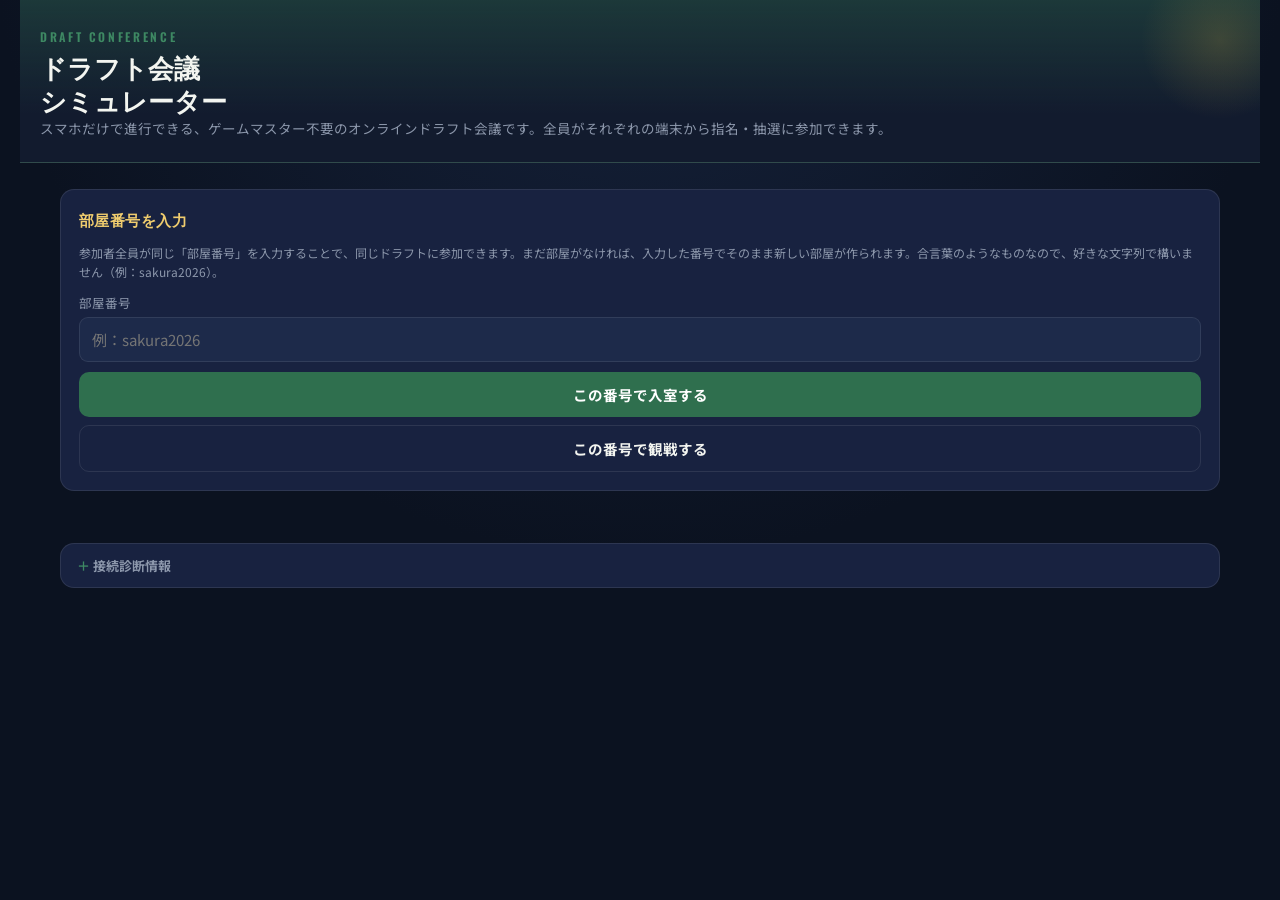
==== index.html @ 2ee24c54 "task019: 入力内容の保持、途中参加の表示、感想会のステータスバー、括弧書きの削除 Co-Authored-By: Claude Opus 5.5 <noreply@anthropic.com>" ====
<!DOCTYPE html>
<html lang="ja">
<head>
<meta charset="UTF-8">
<meta name="viewport" content="width=device-width, initial-scale=1.0, maximum-scale=1.0">
<title>ドラフト会議シミュレーター</title>
<link rel="preconnect" href="https://fonts.googleapis.com">
<link rel="preconnect" href="https://fonts.gstatic.com" crossorigin>
<link href="https://fonts.googleapis.com/css2?family=Oswald:wght@500;600;700&family=Noto+Sans+JP:wght@400;500;700;900&display=swap" rel="stylesheet">
<style>
:root{
  --bg:#0b1220;
  --panel:#121b2e;
  --panel-2:#182240;
  --panel-3:#1d2a4a;
  --field:#2f6f4e;
  --field-light:#3e8963;
  --gold:#e3b341;
  --gold-soft:#f0cd6e;
  --text:#f3f5f0;
  --muted:#8c97ab;
  --danger:#d9534f;
  --border:rgba(255,255,255,0.09);
}
*{box-sizing:border-box;}
html,body{margin:0;padding:0;}
body{
  background:radial-gradient(circle at 50% -10%, #16233d 0%, var(--bg) 55%);
  color:var(--text);
  font-family:'Noto Sans JP',sans-serif;
  min-height:100vh;
  -webkit-font-smoothing:antialiased;
}
.disp{font-family:'Oswald','Noto Sans JP',sans-serif; letter-spacing:0.02em;}
#app{max-width:560px;margin:0 auto;padding:0 0 84px;min-height:100vh;}
.hero{
  padding:28px 20px 22px;
  background:
    linear-gradient(180deg, rgba(47,111,78,0.35), transparent 70%),
    var(--panel);
  border-bottom:1px solid var(--border);
  position:relative;
  overflow:hidden;
}
.hero::after{
  content:"";
  position:absolute; right:-40px; top:-40px; width:160px; height:160px;
  background:radial-gradient(circle, rgba(227,179,65,0.18), transparent 70%);
}
.eyebrow{
  font-family:'Oswald',sans-serif; font-size:12px; letter-spacing:0.22em;
  color:var(--field-light); text-transform:uppercase; font-weight:600;
}
.h1{font-family:'Oswald',sans-serif; font-size:26px; font-weight:700; margin:6px 0 2px; line-height:1.25;}
.sub{color:var(--muted); font-size:13.5px; line-height:1.6;}
.wrap{padding:18px 18px 8px;}
.card{
  background:var(--panel-2);
  border:1px solid var(--border);
  border-radius:14px;
  padding:18px;
  margin-bottom:14px;
}
.card h2{font-family:'Oswald',sans-serif; font-size:15px; font-weight:600; margin:0 0 12px; color:var(--gold-soft); letter-spacing:0.03em;}
label{display:block; font-size:12.5px; color:var(--muted); margin:10px 0 5px;}
input[type=text],input[type=number]{
  width:100%; background:var(--panel-3); border:1px solid var(--border); border-radius:9px;
  padding:11px 12px; color:var(--text); font-size:15px; font-family:inherit;
}
input:focus{outline:none; border-color:var(--field-light);}
.row{display:flex; gap:10px;}
.row > *{flex:1;}
button{
  font-family:'Noto Sans JP',sans-serif; font-weight:700; font-size:14.5px;
  border:none; border-radius:10px; padding:12px 16px; cursor:pointer;
  transition:transform .08s ease, opacity .15s ease;
}
button:active{transform:scale(0.97);}
button:disabled{opacity:0.4; cursor:not-allowed;}
.btn-primary{background:var(--field); color:#fff;}
.btn-primary:hover:not(:disabled){background:var(--field-light);}
.btn-gold{background:var(--gold); color:#26200a;}
.btn-ghost{background:transparent; border:1px solid var(--border); color:var(--text);}
.btn-danger{background:transparent; border:1px solid var(--danger); color:#ff8b87;}
.btn-block{width:100%; margin-top:10px;}
.btn-sm{padding:8px 12px; font-size:12.5px; border-radius:8px;}
.team-chip{
  display:flex; align-items:center; gap:8px;
  padding:11px 13px; border-radius:10px; border:1px solid var(--border);
  background:var(--panel-3); margin-bottom:8px; cursor:pointer;
}
.team-chip.mine{border-color:var(--gold); box-shadow:0 0 0 1px var(--gold) inset;}
.team-chip.taken{opacity:0.55; cursor:default;}
.dot{width:10px;height:10px;border-radius:50%; flex:none;}
.team-chip .name{font-weight:700; font-size:14.5px;}
.team-chip .meta{margin-left:auto; font-size:11.5px; color:var(--muted);}
.status-bar{
  position:sticky; top:0; z-index:5;
  background:rgba(11,18,32,0.92); backdrop-filter:blur(6px);
  border-bottom:1px solid var(--border);
  padding:12px 18px;
  display:flex; align-items:center; justify-content:space-between;
}
.status-bar .r{font-family:'Oswald',sans-serif; font-weight:700; font-size:17px; color:var(--gold-soft);}
.status-bar .p{font-size:12px; color:var(--muted); margin-top:1px;}
.badge{font-size:11px; padding:4px 9px; border-radius:100px; font-weight:700; letter-spacing:.02em;}
.badge.wait{background:rgba(140,151,171,0.18); color:var(--muted);}
.badge.turn{background:rgba(227,179,65,0.18); color:var(--gold-soft);}
.badge.go{background:rgba(62,137,99,0.22); color:var(--field-light);}
.player-list{max-height:400px; overflow-y:auto; border:1px solid var(--border); border-radius:10px; margin-top:8px;}
.player-group{border-bottom:1px solid var(--border);}
.player-group:last-child{border-bottom:none;}
.group-header{
  position:sticky; top:0; z-index:1; cursor:pointer; list-style:none;
  display:flex; align-items:center; gap:6px;
  font-family:'Oswald',sans-serif; font-size:12.5px; font-weight:600; letter-spacing:.05em;
  color:var(--gold-soft); background:var(--panel-3);
  padding:10px 12px; border-bottom:1px solid var(--border);
}
.group-header::-webkit-details-marker{display:none;}
.group-header::before{content:"▸"; font-size:11px; transition:transform .15s ease; color:var(--field-light);}
.player-group[open]>.group-header::before{transform:rotate(90deg);}
.group-count{color:var(--muted); font-weight:400; letter-spacing:0;}
.player-item{
  display:flex; align-items:center; gap:10px; padding:10px 12px;
  border-bottom:1px solid var(--border); cursor:pointer;
}
.player-item:last-child{border-bottom:none;}
.player-item .pname{font-weight:700; font-size:14px;}
.player-item .ppos{font-size:11px; color:var(--muted);}
.player-item.selected{background:rgba(227,179,65,0.14); box-shadow:inset 3px 0 0 var(--gold);}
.player-item.taken{opacity:0.35; cursor:default;}
.ph{display:inline-flex; align-items:center; justify-content:center; flex:none; border-radius:50%; overflow:hidden; background:var(--ph-bg,#4a5568); color:#fff; font-weight:900; position:relative;}
.ph img{width:100%; height:100%; object-fit:cover; object-position:50% 20%; display:block;}
.ph-sm{width:40px; height:40px; font-size:16px;}
.ph-lg{width:160px; height:160px; font-size:64px; margin:4px auto 10px; border:3px solid var(--gold-soft); box-shadow:0 0 0 rgba(227,179,65,0);}
.ph-lg.winner{box-shadow:0 0 28px 8px rgba(227,179,65,.75); animation:phglow 1.6s ease-in-out infinite alternate;}
@keyframes phglow{from{box-shadow:0 0 14px 4px rgba(227,179,65,.5);}to{box-shadow:0 0 34px 12px rgba(227,179,65,.9);}}
.mode-toggle{display:flex; gap:8px; margin-top:6px; margin-bottom:6px;}
.mode-btn{flex:1; word-break:keep-all; padding:12px 8px; border-radius:10px; border:1px solid var(--border); background:var(--panel-3); color:var(--muted); font-family:inherit; font-size:13.5px; font-weight:700; cursor:pointer; line-height:1.4;}
.mode-btn.active{border-color:var(--gold); color:var(--gold-soft); background:rgba(227,179,65,0.14); box-shadow:0 0 0 1px var(--gold) inset;}
.picked-tag{margin-left:auto; font-size:10.5px; color:var(--muted);}
.submit-bar{margin-top:12px; display:flex; align-items:center; gap:10px;}
.submit-bar .sel-name{flex:1; font-size:13.5px; color:var(--muted);}
.turn-order{display:flex; flex-wrap:wrap; gap:6px; margin:10px 0 4px;}
.turn-pill{
  font-size:11.5px; padding:5px 10px; border-radius:100px; border:1px solid var(--border); color:var(--muted);
}
.turn-pill.active{background:var(--field); border-color:var(--field); color:#fff; font-weight:700;}
.turn-pill.done{opacity:0.4; text-decoration:line-through;}
.summary-list{display:flex; flex-direction:column; gap:8px; margin-top:8px;}
.summary-row{
  display:flex; align-items:center; justify-content:space-between; gap:10px;
  padding:11px 14px; border-radius:10px; background:var(--panel-3); border:1px solid var(--border);
}
.summary-row .s-team{font-weight:700; font-size:14px; color:var(--text);}
.summary-row .s-player{font-size:14.5px; font-weight:700; color:var(--gold-soft); text-align:right;}
.summary-row .s-lottery{font-size:11px; color:var(--muted); margin-left:4px;}
.lottery-stage{
  text-align:center; padding:26px 16px; border-radius:14px;
  background:radial-gradient(circle at 50% 20%, rgba(227,179,65,0.16), transparent 65%), var(--panel-2);
  border:1px solid var(--border);
}
.lottery-stage .lot-label{font-family:'Oswald',sans-serif; font-size:12px; letter-spacing:.2em; color:var(--gold-soft); text-transform:uppercase;}
.lottery-stage .lot-player{font-size:22px; font-weight:900; margin:8px 0 14px;}
.lottery-slot{
  font-family:'Oswald',sans-serif; font-size:28px; font-weight:700;
  padding:18px 10px; border-radius:12px; background:var(--panel-3);
  border:2px solid var(--border); margin:10px 0 16px; min-height:38px;
}
.lottery-slot.winner{border-color:var(--gold); color:var(--gold-soft); box-shadow:0 0 22px rgba(227,179,65,0.35); animation:winner-pop .4s ease;}
@keyframes winner-pop{0%{transform:scale(0.92);} 60%{transform:scale(1.04);} 100%{transform:scale(1);}}
.contenders{display:flex; flex-wrap:wrap; justify-content:center; gap:6px; margin-bottom:14px;}
.lot-result{font-size:15px; line-height:1.7; margin-top:4px;}
.lot-winner-team{font-family:'Oswald',sans-serif; font-size:24px; font-weight:700; color:var(--gold-soft);}
.lot-winner-player{font-size:19px; font-weight:900; color:var(--text);}
.board-table{width:100%; border-collapse:collapse; font-size:12.5px;}
.board-table th,.board-table td{border:1px solid var(--border); padding:7px 8px; text-align:left; white-space:nowrap;}
.board-table th{background:var(--panel-3); font-family:'Oswald',sans-serif; font-weight:600; color:var(--gold-soft); position:sticky; top:0;}
.board-scroll{overflow:auto; max-height:340px; border-radius:10px; border:1px solid var(--border);}
.empty-cell{color:var(--muted);}
.toggle-link{color:var(--field-light); font-size:13px; font-weight:700; cursor:pointer; text-decoration:underline; text-underline-offset:3px;}
.note{font-size:12px; color:var(--muted); line-height:1.6; margin-top:6px;}
.divider{height:1px; background:var(--border); margin:16px 0;}
.add-section{padding:12px 16px;}
.add-section summary{
  cursor:pointer; font-size:13px; color:var(--muted); font-weight:700;
  list-style:none;
}
.add-section summary::-webkit-details-marker{display:none;}
.add-section summary::before{content:"＋ "; color:var(--field-light);}
.add-section[open] summary::before{content:"－ ";}
.foot-reset{text-align:center; margin-top:24px;}
.foot-reset .foot-link{color:var(--muted); font-size:12px; padding:9px 16px; border-radius:9px;}
.escape-bar{
  position:fixed; left:0; right:0; bottom:0; z-index:60;
  text-align:center; padding:9px 12px;
  background:rgba(11,18,32,0.72); backdrop-filter:blur(6px);
  border-top:1px solid rgba(255,255,255,0.06);
}
.escape-bar button{
  background:none; border:none; font-family:inherit; font-weight:400;
  color:rgba(243,245,240,0.32); font-size:11px; padding:4px 6px; cursor:pointer;
}
.escape-bar button:active{color:rgba(243,245,240,0.7);}
.escape-bar .escape-sep{color:rgba(243,245,240,0.18); font-size:11px;}
.toast{
  position:fixed; left:50%; bottom:22px; transform:translateX(-50%);
  background:var(--panel-3); border:1px solid var(--border); color:var(--text);
  padding:12px 18px; border-radius:10px; font-size:13.5px; max-width:88%;
  box-shadow:0 8px 24px rgba(0,0,0,0.4); z-index:100; text-align:center;
  opacity:0; transition:opacity .2s ease;
}
.toast.show{opacity:1;}
.modal-overlay{
  position:fixed; inset:0; background:rgba(5,9,18,0.72);
  display:flex; align-items:center; justify-content:center; z-index:200; padding:20px;
}
.modal-box{
  background:var(--panel-2); border:1px solid var(--border); border-radius:14px;
  padding:20px; max-width:360px; width:100%;
}
.modal-box p{font-size:14.5px; line-height:1.6; margin:0 0 16px;}
.modal-box .row button{flex:1;}

/* ===== PC / タブレット幅対応 ===== */
@media (min-width:768px){
  #app{max-width:1000px;}
  .wrap{padding:22px 28px 10px;}
  .status-bar{padding:14px 28px;}
  .player-list{max-height:62vh;}
  .player-group[open]{display:grid; grid-template-columns:repeat(auto-fill,minmax(230px,1fr));}
  .player-group[open]>.group-header{grid-column:1/-1;}
  .player-group[open]>.player-item{border-right:1px solid var(--border);}
  .board-scroll{max-height:70vh;}
  .board-table{font-size:13.5px;}
  .lottery-stage{padding:34px 28px;}
  .lottery-stage .lot-player{font-size:28px;}
}
@media (min-width:1200px){
  #app{max-width:1240px;}
  .wrap{padding:26px 40px 12px;}
  .status-bar{padding:16px 40px;}
  .player-group[open]{grid-template-columns:repeat(auto-fill,minmax(250px,1fr));}
}
</style>
</head>
<body>
<div id="app"><div class="wrap"><p class="sub">読み込み中...</p></div></div>
<script>
const TEAM_COLORS=['#e3b341','#3e8963','#d9534f','#5a9bdc','#b06ae2','#e2903e','#3ec6c6','#c6a15b','#8c97ab','#e2609e','#6ae28c','#9b7be2','#d97ba0','#79a86a','#c98f4f','#5e8fd9','#a35ce0','#4fae94','#d96b6b','#8f9c4f'];
let PRESET_PLAYERS=[];
let PHOTO_MAP={};
const GROUP_PH_COLORS={'乃木坂46':'#7b4fa0','櫻坂46':'#d9779a','日向坂46':'#5a9bdc','=LOVE':'#e2609e','≠ME':'#3ec6c6','≒JOY':'#e2903e','僕が見たかった青空':'#4fae94','WHITE SCORPION':'#8c97ab','Rain Tree':'#79a86a'};
function photoHTML(name, size, extraCls, playerId){
  const pl=state&&state.players?state.players.find(x=>x.name===name):null;
  const bg=GROUP_PH_COLORS[pl?pl.pos:'']||'#4a5568';
  const url=PHOTO_MAP[name];
  const ini=esc(String(name||'?').charAt(0));
  const img=url?`<img src="${esc(url)}" alt="" loading="lazy" referrerpolicy="no-referrer" data-ini="${ini}">`:ini;
  const act=(url&&playerId)?` data-act="show-photo" data-id="${esc(playerId)}" style="--ph-bg:${bg}; cursor:zoom-in;"`:` style="--ph-bg:${bg}"`;
  return `<span class="ph ph-${size} ${extraCls||''}"${act}>${img}</span>`;
}
document.addEventListener('error',e=>{ const t=e.target; if(t&&t.tagName==='IMG'&&t.dataset&&t.dataset.ini!==undefined){ t.replaceWith(document.createTextNode(t.dataset.ini)); } },true);
let presetPlayersLoadError=false;
async function loadPresetPlayers(){
  try{
    const res=await fetch('./players.json');
    if(!res.ok) throw new Error('HTTP '+res.status);
    const data=await res.json();
    // {name, group} 形式のJSONを内部形式(name, pos)に変換
    PRESET_PLAYERS=data.map(p=>[p.name, p.group]);
    PHOTO_MAP={}; data.forEach(p=>{ if(p.photo) PHOTO_MAP[p.name]=p.photo; });
  }catch(e){
    presetPlayersLoadError=true;
    PRESET_PLAYERS=[];
  }
}
let roomCode=null, state=null, myId=null, lastStateStr=null;
let selectedPlayerId=null, showBoard=false, boardTaken=true;
const app=document.getElementById('app');
const uid=(p)=>p+'_'+Date.now().toString(36)+Math.random().toString(36).slice(2,7);
const esc=(s)=>String(s??'').replace(/[&<>"']/g,c=>({'&':'&amp;','<':'&lt;','>':'&gt;','"':'&quot;',"'":'&#39;'}[c]));

/* ▼▼ 主催者が作成したFirebase Realtime DatabaseのURLに書き換え済み ▼▼ */
const FIREBASE_URL='https://idol-draft-default-rtdb.asia-southeast1.firebasedatabase.app';
/* ▲▲ ここまで ▲▲ */

function sanitizeRoomCode(s){
  return String(s||'').trim().replace(/[\s\/\\'"]/g,'').slice(0,24);
}
function roomUrl(){ return `${FIREBASE_URL}/rooms/${encodeURIComponent(roomCode)}.json`; }
function identityKey(){ return `idol_draft_identity:${roomCode}`; }
function lockUrl(){ return `${FIREBASE_URL}/locks/${encodeURIComponent(roomCode)}.json`; }
const LOCK_TIMEOUT_MS=15000;

/* 排他ロック取得: if-none-match:'*' はレスポンスヘッダーの読み取りに依存せず、
   ステータスコード(412=既にロックあり)だけで判定できるため確実に動作する */
async function tryAcquireLock(token){
  try{
    const res=await fetch(lockUrl(), {
      method:'PUT',
      headers:{'Content-Type':'application/json','if-none-match':'*'},
      body:JSON.stringify({token, ts:Date.now()})
    });
    if(res.ok) return true;
    if(res.status===412){
      // 既存ロックが古すぎる(操作中に落ちた等)場合は期限切れとみなして奪取
      try{
        const cur=await fetch(lockUrl());
        const text=await cur.text();
        const data=(text && text!=='null') ? JSON.parse(text) : null;
        if(!data || (Date.now()-data.ts) > LOCK_TIMEOUT_MS){
          const force=await fetch(lockUrl(), {method:'PUT', headers:{'Content-Type':'application/json'}, body:JSON.stringify({token, ts:Date.now()})});
          return force.ok;
        }
      }catch(e){}
      return false;
    }
    return false;
  }catch(e){ return false; }
}
async function releaseLock(){
  try{ await fetch(lockUrl(), {method:'DELETE'}); }catch(e){}
}
/* 状態を書き換える操作は必ずこれで包み、同時操作による上書き事故を防ぐ */
async function withRoomLock(fn){
  const token=uid('lock');
  let acquired=false, attempts=0;
  for(let attempt=0; attempt<3 && !acquired; attempt++){
    attempts=attempt+1;
    acquired=await tryAcquireLock(token);
    if(!acquired) await new Promise(r=>setTimeout(r, 300+Math.random()*300));
  }
  dbg.lastLock={ok:acquired, at:nowStr(), attempts};
  if(!acquired){
    showToast('他の操作と混み合っています。少し待ってからもう一度お試しください。');
    await refreshState(); render();
    return false;
  }
  try{
    await fn();
    return true;
  } finally {
    await releaseLock();
  }
}


const dbg={
  lastGet:{ok:null, at:null, len:null, err:null},
  lastSet:{ok:null, at:null, len:null, err:null},
  lastPoll:{ok:null, at:null, changed:null, err:null},
  lastLock:{ok:null, at:null, attempts:0},
  pollCount:0
};
function nowStr(){ return new Date().toLocaleTimeString('ja-JP'); }

let toastTimer=null;
function showToast(msg){
  let el=document.getElementById('__toast');
  if(!el){ el=document.createElement('div'); el.id='__toast'; el.className='toast'; document.body.appendChild(el); }
  el.textContent=msg;
  el.classList.add('show');
  clearTimeout(toastTimer);
  toastTimer=setTimeout(()=>{ el.classList.remove('show'); }, 2600);
}
function showConfirm(msg, okLabel, cancelLabel){
  return new Promise((resolve)=>{
    const overlay=document.createElement('div');
    overlay.className='modal-overlay';
    overlay.innerHTML=`<div class="modal-box">
      <p>${esc(msg)}</p>
      <div class="row">
        <button class="btn-ghost" id="__mc-cancel">${esc(cancelLabel||'キャンセル')}</button>
        <button class="btn-danger" id="__mc-ok" style="border:1px solid var(--danger);">${esc(okLabel||'実行')}</button>
      </div>
    </div>`;
    document.body.appendChild(overlay);
    const cleanup=(result)=>{ overlay.remove(); resolve(result); };
    overlay.querySelector('#__mc-ok').addEventListener('click', ()=>cleanup(true));
    overlay.querySelector('#__mc-cancel').addEventListener('click', ()=>cleanup(false));
    overlay.addEventListener('click',(e)=>{ if(e.target===overlay) cleanup(false); });
  });
}

function loadIdentity(){
  if(!roomCode) return null;
  try{ const raw=localStorage.getItem(identityKey()); return raw?JSON.parse(raw):null; }catch(e){ return null; }
}
function saveIdentityLocal(){
  if(!roomCode) return;
  try{ localStorage.setItem(identityKey(), JSON.stringify(myId)); }catch(e){}
}
function clearIdentityLocal(){
  if(!roomCode) return;
  try{ localStorage.removeItem(identityKey()); }catch(e){}
}
function loadLastRoom(){
  try{ return localStorage.getItem('idol_draft_last_room')||''; }catch(e){ return ''; }
}
function saveLastRoom(code){
  try{ localStorage.setItem('idol_draft_last_room', code); }catch(e){}
}

function normalizeState(s){
  if(!s) return s;
  s.teams = s.teams || [];
  s.players = s.players || [];
  s.log = s.log || [];
  s.waiverOrder = s.waiverOrder || [];
  s.settings = s.settings || {};
  if(s.settings.lotteryAllRounds===undefined) s.settings.lotteryAllRounds=false;
  s.currentRoundOrder = s.currentRoundOrder || [];
  s.round1 = s.round1 || {};
  s.round1.submissions = s.round1.submissions || {};
  s.round1.pendingTeamIds = s.round1.pendingTeamIds || [];
  s.round1.lotteryQueue = s.round1.lotteryQueue || [];
  if(s.round1.currentLottery===undefined) s.round1.currentLottery = null;
  if(s.roundSummary===undefined) s.roundSummary = null;
  if(s.roundSummary) s.roundSummary.acked = s.roundSummary.acked || {};
  if(s.pendingAfterSummary===undefined) s.pendingAfterSummary = null;
  if(Array.isArray(s.teams)){
    s.teams.forEach(t=>{
      if(t.claimedBy===undefined) t.claimedBy=null;
      if(t.retiredFromRound===undefined) t.retiredFromRound=null;
    });
  }
  if(Array.isArray(s.players)){
    s.players.forEach(p=>{
      if(p.ownerTeamId===undefined) p.ownerTeamId=null;
      if(p.round===undefined) p.round=null;
      if(!p.pos) p.pos='';
    });
  }
  return s;
}
let currentEtag=null;
async function refreshState(){
  if(!roomCode){ state=null; currentEtag=null; return; }
  try{
    const res=await fetch(roomUrl(), {headers:{'Accept':'application/json','X-Firebase-ETag':'true'}});
    if(!res.ok) throw new Error(`HTTP ${res.status}`);
    const text=await res.text();
    state = (text && text!=='null') ? normalizeState(JSON.parse(text)) : null;
    lastStateStr = text;
    currentEtag = res.headers.get('ETag');
    dbg.lastGet={ok:true, at:nowStr(), len:text?text.length:0, err:null};
  }catch(e){
    state=null;
    dbg.lastGet={ok:false, at:nowStr(), len:null, err:(e&&e.message)||String(e)};
  }
}
/* 保存前に読み込んだ時点(currentEtag)から他の端末が書き換えていた場合は
   409/412で拒否されるようにし、競合時は保存せず最新状態を取り直す。
   戻り値: 保存できたら true、競合・失敗で保存できなかったら false */
async function saveState(){
  try{
    const body=JSON.stringify(state);
    const headers={'Content-Type':'application/json','X-Firebase-ETag':'true'};
    if(currentEtag) headers['if-match']=currentEtag;
    const res=await fetch(roomUrl(), {method:'PUT', headers, body});
    if(res.status===412){
      dbg.lastSet={ok:false, at:nowStr(), len:null, err:'競合(412): 他の端末が先に更新しました'};
      showToast('他の操作と競合したため保存を中断し、最新の状態を取得しました。もう一度お試しください。');
      await refreshState();
      render();
      return false;
    }
    if(!res.ok) throw new Error(`HTTP ${res.status}`);
    lastStateStr=body;
    const newEtag=res.headers.get('ETag');
    if(newEtag) currentEtag=newEtag;
    dbg.lastSet={ok:true, at:nowStr(), len:body.length, err:null};
    return true;
  }catch(e){
    dbg.lastSet={ok:false, at:nowStr(), len:null, err:(e&&e.message)||String(e)};
    showToast('保存に失敗しました。通信状況を確認してもう一度お試しください。');
    return false;
  }
}
async function pollLoop(){
  if(!roomCode) return;
  dbg.pollCount++;
  try{
    const res=await fetch(roomUrl(), {headers:{'Accept':'application/json','X-Firebase-ETag':'true'}});
    if(!res.ok) throw new Error(`HTTP ${res.status}`);
    const text=await res.text();
    const changed=(text!==lastStateStr);
    dbg.lastPoll={ok:true, at:nowStr(), changed, err:null};
    if(changed){
      lastStateStr=text;
      currentEtag=res.headers.get('ETag');
      state=(text && text!=='null')?normalizeState(JSON.parse(text)):null;
      render();
    } else {
      currentEtag=res.headers.get('ETag')||currentEtag;
      updateDebugPanelInPlace();
    }
  }catch(e){
    dbg.lastPoll={ok:false, at:nowStr(), changed:null, err:(e&&e.message)||String(e)};
    updateDebugPanelInPlace();
  }
}

function assignPick(teamId, playerId, round, method){
  // 安全策: 同じ球団が同じ巡に既に指名済み、またはこの選手が既に別球団に割り当て済みなら二重登録しない
  if(state.log.some(l=>l.round===round && l.teamId===teamId)) return;
  const player=state.players.find(p=>p.id===playerId);
  if(!player || player.status==='taken') return;
  player.status='taken'; player.ownerTeamId=teamId; player.round=round;
  state.log.push({round, teamId, playerId, method, ts:Date.now()});
}
function teamById(id){ return state.teams.find(t=>t.id===id); }
function playerById(id){ return state.players.find(p=>p.id===id); }

/* ---------- actions ---------- */
async function createRoom(teamCount, totalRounds, lotteryAllRounds){
  const teams=[];
  for(let i=1;i<=teamCount;i++){
    teams.push({id:uid('team'), name:`${i}球団目`, claimedBy:null, color:TEAM_COLORS[(i-1)%TEAM_COLORS.length]});
  }
  const players=PRESET_PLAYERS.map(([name,pos])=>({id:uid('p'), name, pos, status:'available', ownerTeamId:null, round:null}));
  state={
    version:1, createdAt:Date.now(), settings:{teamCount, totalRounds, lotteryAllRounds:!!lotteryAllRounds},
    teams, players, phase:'setup', round:1,
    round1:{submissions:{}, pendingTeamIds:teams.map(t=>t.id), lotteryQueue:[], currentLottery:null},
    waiverOrder:[], turnIndex:0, log:[]
  };
  currentEtag=null;
  await saveState();
  render();
}
function stateLostGuard(){
  if(!state){ showToast('通信状況によりデータを取得できませんでした。もう一度お試しください。'); render(); return true; }
  return false;
}
async function claimTeam(teamId, nickname, teamName){
  if(!nickname.trim()) return showToast('ニックネームを入力してください');
  await withRoomLock(async ()=>{
    await refreshState();
    if(stateLostGuard()) return;
    const team=teamById(teamId);
    if(!team) return showToast('チームが見つかりません。画面を更新してください。');
    if(team.claimedBy && team.claimedBy!==nickname.trim()) return showToast('このチームはすでに他の人が担当しています');
    team.claimedBy=nickname.trim();
    if(teamName && teamName.trim()) team.name=teamName.trim();
    myId={nickname:nickname.trim(), teamId};
    saveIdentityLocal();
    await saveState(); render();
  });
}
async function releaseTeam(){
  if(!myId) return;
  await withRoomLock(async ()=>{
    await refreshState();
    if(stateLostGuard()) return;
    const team=teamById(myId.teamId);
    if(team && team.claimedBy===myId.nickname) team.claimedBy=null;
    myId=null; clearIdentityLocal();
    await saveState(); render();
  });
}
async function startDraft(){
  await refreshState();
  if(stateLostGuard()) return;
  if(state.phase!=='setup'){ showToast('すでに他の人がドラフトを開始しています。画面を更新します。'); render(); return; }
  const unclaimed=state.teams.filter(t=>!t.claimedBy);
  if(unclaimed.length>0 && !(await showConfirm(`${unclaimed.length}球団が未確定です。空席のまま始めますか？`, '始める'))) return;
  await withRoomLock(async ()=>{
    await refreshState();
    if(stateLostGuard()) return;
    if(state.phase!=='setup'){ showToast('すでに他の人がドラフトを開始しています。画面を更新します。'); render(); return; }
    const claimed=state.teams.filter(t=>t.claimedBy);
    if(claimed.length<2) return showToast('参加チームが2球団以上必要です');
    if(state.players.length<claimed.length) return showToast('選手プールが不足しています。参加球団数以上の選手を登録してください。');
    state.phase='round1_submit'; state.round=1;
    state.round1.pendingTeamIds=claimed.map(t=>t.id);
    state.round1.submissions={}; state.round1.lotteryQueue=[]; state.round1.currentLottery=null;
    await saveState(); render();
  });
}
async function submitRound1(){
  if(!selectedPlayerId) return showToast('選手を選択してください');
  await withRoomLock(async ()=>{
    await refreshState();
    if(stateLostGuard()) return;
    if(state.phase!=='round1_submit'){ showToast('状況が変わりました。画面を更新します。'); render(); return; }
    if(!myId||!state.round1.pendingTeamIds.includes(myId.teamId)){ showToast('現在、あなたの球団は'+(state.round||1)+'巡目の指名対象ではありません。'); render(); return; }
    if(state.round1.submissions[myId.teamId]) { showToast('すでに提出済みです'); render(); return; }
    const p=playerById(selectedPlayerId);
    if(!p||p.status!=='available'){ showToast('その選手は選択できません'); selectedPlayerId=null; render(); return; }
    state.round1.submissions[myId.teamId]=selectedPlayerId;
    selectedPlayerId=null;
    await saveState(); render();
  });
}
async function revealRound1(){
  await withRoomLock(async ()=>{
    await refreshState();
    if(stateLostGuard()) return;
    if(state.phase!=='round1_submit'){ showToast('状況が変わりました。画面を更新します。'); render(); return; }
    const pend=state.round1.pendingTeamIds, subs=state.round1.submissions;
    if(pend.some(t=>!subs[t])){ showToast('まだ全球団の提出が揃っていません'); render(); return; }
    const groups={};
    pend.forEach(tid=>{ const pid=subs[tid]; (groups[pid]=groups[pid]||[]).push(tid); });
    const queue=[];
    Object.entries(groups).forEach(([pid,tids])=>{
      if(tids.length===1) assignPick(tids[0], pid, state.round||1, 'normal');
      else queue.push({playerId:pid, contendingTeamIds:tids, winnerTeamId:null});
    });
    const stillPending=[];
    queue.forEach(q=>q.contendingTeamIds.forEach(t=>{ if(!stillPending.includes(t)) stillPending.push(t); }));
    state.round1.pendingTeamIds=stillPending;
    state.round1.submissions={};
    if(queue.length>0){ state.round1.lotteryQueue=queue; state.round1.currentLottery=queue[0]; state.phase='lottery'; }
    else if(stillPending.length===0){ finishRound1(); }
    await saveState(); render();
  });
}
function finishRound1(){
  // 巡が確定した時の共通処理(1巡目は常に同時指名+抽選。抽選方式の部屋では2巡目以降も同じ流れを使う)
  const completed=state.round||1;
  if(completed===1){
    // 基準順(ウェーバー順)は球団番号順(1球団目→順に)。2巡目=基準順、3巡目=逆順、4巡目=基準順…と交互に使う
    const claimed=state.teams.filter(t=>t.claimedBy).map(t=>t.id);
    state.waiverOrder=claimed;
  }
  state.roundSummary={round:completed, acked:{}};
  const next=completed+1;
  if(state.settings.lotteryAllRounds){
    state.pendingAfterSummary = next>state.settings.totalRounds
      ? {phase:'finished'}
      : {phase:'round1_submit', round:next};
  } else {
    state.pendingAfterSummary = state.settings.totalRounds>=2
      ? {phase:'snake_pick', round:2, turnIndex:0}
      : {phase:'finished'};
  }
  state.phase='round_summary';
}
/* 抽選方式: round以降で、指名終了していない参加球団が1つ以上いる最初の巡を探す。いなければnull */
function resolveNextLotteryRound(round){
  for(let r=round; r<=state.settings.totalRounds; r++){
    const active=state.teams.filter(t=>t.claimedBy && !(t.retiredFromRound!=null && r>=t.retiredFromRound)).map(t=>t.id);
    if(active.length>0) return {round:r, teamIds:active};
  }
  return null;
}
let lotteryDrawing=false;
async function drawLottery(){
  if(lotteryDrawing) return;
  try{
    await refreshState();
    if(stateLostGuard()) return;
    if(state.phase!=='lottery'||!state.round1.currentLottery) { render(); return; }
    lotteryDrawing=true;
    const expectedPlayerId=state.round1.currentLottery.playerId;
    const {contendingTeamIds}=state.round1.currentLottery;
    const slot=document.getElementById('lot-slot');
    const drawBtn=document.getElementById('lot-draw-btn');
    if(drawBtn) drawBtn.disabled=true;
    // 減速しながら長めに回転させる演出(合計 約3.6秒)
    const intervals=[80,80,80,80,80,80,90,90,100,110,120,140,160,190,230,280,340,420,520,650];
    let step=0;
    function tick(){
      if(!slot) return;
      const t=teamById(contendingTeamIds[Math.floor(Math.random()*contendingTeamIds.length)]);
      slot.textContent=t?teamDisplayName(t):'???';
      step++;
      if(step<intervals.length){
        setTimeout(tick, intervals[step]);
      } else {
        finalizeLottery(expectedPlayerId);
      }
    }
    tick();
  }catch(e){ lotteryDrawing=false; showToast('エラーが発生しました。もう一度お試しください。'); }
}
async function finalizeLottery(expectedPlayerId){
  let winnerId=null, cur=null, decided=false, mismatched=false;
  try{
    await withRoomLock(async ()=>{
      await refreshState();
      if(stateLostGuard()){ return; }
      if(state.phase!=='lottery' || !state.round1.currentLottery){
        render(); return;
      }
      // 自分がアニメーションを見ていた抽選と、現在サーバー上で進行中の抽選が一致するか必ず確認する。
      // ズレている場合(他の端末が既に進めている場合)は絶対に確定処理をしない。
      if(state.round1.currentLottery.playerId!==expectedPlayerId){
        mismatched=true; render(); return;
      }
      // 結果表示の待機中(演出の数秒間)に、既に別の端末が当選者を決定済みの場合も二重処理しない
      if(state.round1.currentLottery.winnerTeamId){
        mismatched=true; render(); return;
      }
      cur=state.round1.currentLottery;
      winnerId=cur.contendingTeamIds[Math.floor(Math.random()*cur.contendingTeamIds.length)];
      assignPick(winnerId, cur.playerId, state.round||1, 'lottery');
      cur.winnerTeamId=winnerId;
      state.round1.pendingTeamIds=state.round1.pendingTeamIds.filter(t=>t!==winnerId);
      const saved=await saveState();
      if(saved) decided=true;
    });
  }catch(e){ showToast('エラーが発生しました。もう一度お試しください。'); }
  lotteryDrawing=false;
  if(mismatched){ return; } // 既に他の端末が処理済み。何もせず、次のポーリングで正しい状態に追従する
  if(!decided){ render(); return; }
  const slot=document.getElementById('lot-slot');
  if(slot){ slot.textContent=teamDisplayName(teamById(winnerId)); slot.classList.add('winner'); }
  render();
  const playerIdForCheck=cur.playerId;
  setTimeout(async ()=>{
    try{
      await withRoomLock(async ()=>{
        await refreshState();
        if(stateLostGuard()) return;
        if(state.phase!=='lottery' || !state.round1.currentLottery || state.round1.currentLottery.playerId!==playerIdForCheck){
          render(); return; // 既に他の端末が次に進めている
        }
        state.round1.lotteryQueue.shift();
        if(state.round1.lotteryQueue.length>0){ state.round1.currentLottery=state.round1.lotteryQueue[0]; state.phase='lottery'; }
        else if(state.round1.pendingTeamIds.length>0){ state.phase='round1_submit'; state.round1.currentLottery=null; }
        else { finishRound1(); }
        await saveState(); render();
      });
    }catch(e){ showToast('エラーが発生しました。画面を更新してください。'); }
  }, 4500);
}
async function submitSnakePick(){
  if(!selectedPlayerId) return showToast('選手を選択してください');
  await withRoomLock(async ()=>{
    await refreshState();
    if(stateLostGuard()) return;
    if(state.phase!=='snake_pick') { showToast('状況が変わりました。画面を更新します。'); render(); return; }
    const order=state.currentRoundOrder;
    const curTeam=order[state.turnIndex];
    if(!myId||myId.teamId!==curTeam){ showToast('あなたの番ではありません'); render(); return; }
    const p=playerById(selectedPlayerId);
    if(!p||p.status!=='available'){ showToast('その選手は選択できません'); selectedPlayerId=null; render(); return; }
    assignPick(curTeam, selectedPlayerId, state.round, 'normal');
    selectedPlayerId=null;
    state.turnIndex++;
    if(state.turnIndex>=order.length){
      const completedRound=state.round;
      const nextRound=completedRound+1;
      state.roundSummary={round:completedRound, acked:{}};
      state.pendingAfterSummary = nextRound>state.settings.totalRounds
        ? {phase:'finished'}
        : {phase:'snake_pick', round:nextRound};
      state.phase='round_summary';
    }
    await saveState(); render();
  });
}
async function retireTeam(){
  if(!myId) return;
  const myTeamNow=teamById(myId.teamId);
  if(myTeamNow && myTeamNow.retiredFromRound!=null) return showToast('すでに指名終了を選択しています');
  if(state.phase==='lottery') return showToast('抽選の進行中は指名終了できません。抽選が終わってからお試しください。');
  const notPickedYetThisRound = state.phase==='snake_pick'
    && state.currentRoundOrder.indexOf(myId.teamId)!==-1
    && state.currentRoundOrder.indexOf(myId.teamId)>=state.turnIndex;
  const confirmMsg = notPickedYetThisRound
    ? `今後の指名をすべて終了しますか？今回の${state.round}巡目もまだ指名していないためスキップされます。取り消しはできません。`
    : '今後の指名をすべて終了しますか？取り消しはできません。';
  if(!(await showConfirm(confirmMsg, '指名を終了する'))) return;
  await withRoomLock(async ()=>{
    await refreshState();
    if(stateLostGuard()) return;
    const t=teamById(myId.teamId);
    if(!t) return;
    if(t.retiredFromRound!=null){ showToast('すでに指名終了を選択しています'); render(); return; }

    if(state.phase==='lottery'){
      showToast('抽選の進行中は指名終了できません。抽選が終わってからお試しください。'); render(); return;
    }
    if(state.phase==='round1_submit' && (state.round||1)>=2 && state.settings.lotteryAllRounds){
      // 抽選方式の巡の途中で指名終了: 今回の巡の提出対象から外す
      const pend=state.round1.pendingTeamIds;
      if(pend.includes(myId.teamId)){
        state.round1.pendingTeamIds=pend.filter(x=>x!==myId.teamId);
        delete state.round1.submissions[myId.teamId];
        t.retiredFromRound=state.round;
        if(state.round1.pendingTeamIds.length===0) finishRound1();
      } else {
        t.retiredFromRound=state.round+1; // 今回の巡は指名済みなので次の巡から
      }
    } else if(state.phase==='snake_pick'){
      // 巡の途中で指名終了する場合: まだこの巡で自分の指名が済んでいなければ、
      // その場で指名順(currentRoundOrder)から自分を取り除き、詰める。
      // これにより、自分の番が来ても待ち続けて全体が止まってしまうことを防ぐ。
      const idx=state.currentRoundOrder.indexOf(myId.teamId);
      if(idx!==-1 && idx>=state.turnIndex){
        state.currentRoundOrder.splice(idx,1);
      }
      t.retiredFromRound=state.round;
      // 取り除いた結果、この巡の指名者がいなくなった場合は、通常の巡終了処理と同様に感想会へ
      if(state.turnIndex>=state.currentRoundOrder.length){
        const completedRound=state.round;
        const nextRound=completedRound+1;
        state.roundSummary={round:completedRound, acked:{}};
        state.pendingAfterSummary = nextRound>state.settings.totalRounds
          ? {phase:'finished'}
          : {phase:'snake_pick', round:nextRound};
        state.phase='round_summary';
      }
    } else if(state.phase==='round_summary' && state.pendingAfterSummary && (state.pendingAfterSummary.phase==='snake_pick' || state.pendingAfterSummary.phase==='round1_submit')){
      t.retiredFromRound=state.pendingAfterSummary.round;
    } else {
      t.retiredFromRound=(state.round||1)+1;
    }
    if(selectedPlayerId && myId.teamId===t.id) selectedPlayerId=null;
    await saveState(); render();
  });
}
async function ackRoundSummary(){
  if(!myId) return;
  await withRoomLock(async ()=>{
    await refreshState();
    if(stateLostGuard()) return;
    if(state.phase!=='round_summary'){ render(); return; }
    if(!state.roundSummary) { render(); return; }
    state.roundSummary.acked = state.roundSummary.acked || {};
    if(state.roundSummary.acked[myId.teamId]){ render(); return; }
    state.roundSummary.acked[myId.teamId]=true;
    const claimedIds = state.teams.filter(t=>t.claimedBy).map(t=>t.id);
    const allAcked = claimedIds.length>0 && claimedIds.every(tid=>state.roundSummary.acked[tid]);
    if(allAcked){
      const pending = state.pendingAfterSummary || {phase:'finished'};
      if(pending.phase==='round1_submit'){
        const nl=resolveNextLotteryRound(pending.round);
        if(nl){
          state.phase='round1_submit';
          state.round=nl.round;
          state.round1.pendingTeamIds=nl.teamIds;
          state.round1.submissions={}; state.round1.lotteryQueue=[]; state.round1.currentLottery=null;
        } else {
          state.phase='finished';
        }
      } else if(pending.phase==='snake_pick'){
        const next=resolveNextActiveRound(pending.round);
        if(next){
          state.phase='snake_pick';
          state.round=next.round;
          state.turnIndex=0;
          state.currentRoundOrder=next.order;
        } else {
          state.phase='finished';
        }
      } else {
        state.phase='finished';
      }
      state.roundSummary = null;
      state.pendingAfterSummary = null;
    }
    await saveState(); render();
  });
}
async function resetRoom(){
  if(!(await showConfirm('この会議を終了し、全員のデータを削除します。よろしいですか？', 'リセットする'))) return;
  try{ await fetch(roomUrl(), {method:'DELETE'}); }catch(e){}
  clearIdentityLocal();
  roomCode=null; state=null; myId=null; lastStateStr=null; currentEtag=null;
  render();
}
let isSpectator=false;
async function enterRoom(codeRaw, spectate){
  const code=sanitizeRoomCode(codeRaw);
  if(!code) return showToast('部屋番号を入力してください');
  roomCode=code;
  isSpectator=!!spectate;
  if(!isSpectator){ saveLastRoom(code); myId=loadIdentity(); }
  await refreshState();
  render();
}
function leaveRoom(){
  try{ localStorage.removeItem('idol_draft_last_room'); }catch(e){}
  roomCode=null; state=null; myId=null; lastStateStr=null; currentEtag=null; selectedPlayerId=null; showBoard=false; isSpectator=false;
  render();
}

/* ---------- rendering helpers ---------- */
function myTeam(){ return myId ? teamById(myId.teamId) : null; }
function amClaimedHere(){ if(!myId||!state) return false; const t=teamById(myId.teamId); return !!(t && t.claimedBy===myId.nickname); }

const GROUP_ORDER=['乃木坂46','櫻坂46','日向坂46','=LOVE','≠ME','≒JOY','僕が見たかった青空','WHITE SCORPION','Rain Tree'];
function groupByAffiliation(players){
  const groups={};
  const order=[];
  players.forEach(p=>{
    const key=p.pos && p.pos.trim() ? p.pos.trim() : 'その他';
    if(!groups[key]){ groups[key]=[]; order.push(key); }
    groups[key].push(p);
  });
  order.sort((a,b)=>{
    if(a==='その他') return 1;
    if(b==='その他') return -1;
    const ia=GROUP_ORDER.indexOf(a), ib=GROUP_ORDER.indexOf(b);
    if(ia!==-1 && ib!==-1) return ia-ib;
    if(ia!==-1) return -1;
    if(ib!==-1) return 1;
    return a.localeCompare(b,'ja');
  });
  return order.map(k=>({affiliation:k, players:groups[k]}));
}
let openGroups={};
function groupKey(prefix, affiliation){ return `${prefix}::${affiliation}`; }
function playerListHTML(idPrefix, selectable){
  const available=state.players.filter(p=>p.status==='available');
  const taken=state.players.filter(p=>p.status==='taken');
  let html=`<div class="player-list" id="${idPrefix}-list">`;
  groupByAffiliation(available).forEach(g=>{
    const key=groupKey(idPrefix, g.affiliation);
    const hasSelected = g.players.some(p=>selectedPlayerId===p.id);
    const isOpen = openGroups[key]!==undefined ? openGroups[key] : hasSelected;
    html+=`<details class="player-group" data-gkey="${esc(key)}" ${isOpen?'open':''}>
      <summary class="group-header">${esc(g.affiliation)} <span class="group-count">(${g.players.length})</span></summary>`;
    g.players.forEach(p=>{
      html+=`<div class="player-item ${selectedPlayerId===p.id?'selected':''}" data-act="select-player" data-id="${p.id}">
        ${photoHTML(p.name,'sm','',p.id)}
        <div><div class="pname">${esc(p.name)}</div>${p.pos?`<div class="ppos">${esc(p.pos)}</div>`:''}</div>
      </div>`;
    });
    html+='</details>';
  });
  if(available.length===0) html+=`<div style="padding:14px;color:var(--muted);font-size:13px;">指名可能な選手がいません。</div>`;
  html+='</div>';
  if(taken.length>0){
    html+=`<div class="note">指名済み: ${taken.map(p=>esc(p.name)).join('、')}</div>`;
  }
  return html;
}
function bindGroupToggles(){
  document.querySelectorAll('.player-group[data-gkey]').forEach(el=>{
    el.addEventListener('toggle', ()=>{ openGroups[el.dataset.gkey]=el.open; });
  });
}
function truncateCanvasText(ctx, text, maxWidth){
  if(ctx.measureText(text).width<=maxWidth) return text;
  let t=text;
  while(t.length>1 && ctx.measureText(t+'…').width>maxWidth){ t=t.slice(0,-1); }
  return t+'…';
}
function downloadBoardImage(){
  try{
    const teams=state.teams.filter(t=>t.claimedBy || state.log.some(l=>l.teamId===t.id));
    const rounds=state.log.length ? Math.max(...state.log.map(l=>l.round)) : 0;
    if(teams.length===0 || rounds===0){ showToast('保存できる指名結果がありません'); return; }

    const leftW=56, cellW=150, cellH=44, headerH=54, titleH=64, pad=24, footH=34;
    const scale=2;
    const width=pad*2+leftW+cellW*teams.length;
    const height=pad*2+titleH+headerH+cellH*rounds+footH;

    const canvas=document.createElement('canvas');
    canvas.width=width*scale;
    canvas.height=height*scale;
    const ctx=canvas.getContext('2d');
    ctx.scale(scale,scale);
    ctx.textBaseline='middle';

    // 背景
    ctx.fillStyle='#0b1220';
    ctx.fillRect(0,0,width,height);

    // タイトル
    ctx.fillStyle='#f0cd6e';
    ctx.font='bold 24px "Oswald","Noto Sans JP",sans-serif';
    ctx.textAlign='left';
    ctx.fillText('ドラフト会議 結果', pad, pad+titleH/2-6);
    ctx.fillStyle='#8c97ab';
    ctx.font='12px "Noto Sans JP",sans-serif';
    ctx.fillText(`部屋番号: ${roomCode}　全${state.settings.totalRounds}巡`, pad, pad+titleH/2+18);

    const gridX=pad+leftW, gridY=pad+titleH;

    // ヘッダー行(球団名)
    teams.forEach((t,i)=>{
      const cx=gridX+i*cellW;
      ctx.fillStyle='#1d2a4a';
      ctx.fillRect(cx, gridY, cellW, headerH);
      ctx.fillStyle='#f0cd6e';
      ctx.font='bold 13px "Noto Sans JP",sans-serif';
      ctx.textAlign='center';
      ctx.fillText(truncateCanvasText(ctx, teamDisplayName(t), cellW-16), cx+cellW/2, gridY+headerH/2);
    });
    ctx.fillStyle='#1d2a4a';
    ctx.fillRect(pad, gridY, leftW, headerH);
    ctx.fillStyle='#f0cd6e';
    ctx.font='bold 12px "Oswald",sans-serif';
    ctx.textAlign='center';
    ctx.fillText('巡', pad+leftW/2, gridY+headerH/2);

    // 各巡の行
    for(let r=1;r<=rounds;r++){
      const ry=gridY+headerH+(r-1)*cellH;
      const rowBg = r%2===0 ? '#121b2e' : '#182240';
      ctx.fillStyle=rowBg;
      ctx.fillRect(pad, ry, leftW, cellH);
      ctx.fillStyle='#8c97ab';
      ctx.font='bold 13px "Oswald",sans-serif';
      ctx.textAlign='center';
      ctx.fillText(String(r), pad+leftW/2, ry+cellH/2);

      teams.forEach((t,i)=>{
        const cx=gridX+i*cellW;
        ctx.fillStyle=rowBg;
        ctx.fillRect(cx, ry, cellW, cellH);
        const pick=state.log.find(l=>l.round===r && l.teamId===t.id);
        let text='—', color='#5a6478';
        if(pick){
          const p=playerById(pick.playerId);
          text=(p?p.name:'?')+(pick.method==='lottery'?' 🎯':'');
          color='#f3f5f0';
        } else if(t.retiredFromRound!=null && r>=t.retiredFromRound){
          text='指名終了'; color='#5a6478';
        }
        ctx.fillStyle=color;
        ctx.font='13px "Noto Sans JP",sans-serif';
        ctx.textAlign='center';
        ctx.fillText(truncateCanvasText(ctx, text, cellW-16), cx+cellW/2, ry+cellH/2);
      });
    }

    // グリッド線
    ctx.strokeStyle='rgba(255,255,255,0.12)';
    ctx.lineWidth=1;
    for(let i=0;i<=teams.length;i++){
      const gx=gridX+i*cellW;
      ctx.beginPath(); ctx.moveTo(gx, gridY); ctx.lineTo(gx, gridY+headerH+cellH*rounds); ctx.stroke();
    }
    for(let r=0;r<=rounds;r++){
      const gy=gridY+headerH+r*cellH;
      ctx.beginPath(); ctx.moveTo(pad, gy); ctx.lineTo(gridX+cellW*teams.length, gy); ctx.stroke();
    }
    ctx.strokeRect(pad, gridY, leftW+cellW*teams.length, headerH+cellH*rounds);

    // フッター
    ctx.fillStyle='#5a6478';
    ctx.font='11px "Noto Sans JP",sans-serif';
    ctx.textAlign='left';
    ctx.fillText('Idol Draft Conference Simulator', pad, height-pad-footH/2+10);

    const url=canvas.toDataURL('image/png');
    showBoardImageModal(url);
  }catch(e){
    showToast('画像の生成に失敗しました。');
  }
}
function showPlayerPhotoModal(playerId){
  const p=playerById(playerId);
  const url=p?PHOTO_MAP[p.name]:null;
  if(!p||!url) return;
  document.querySelectorAll('.__photo-modal').forEach(o=>o.remove());
  const overlay=document.createElement('div');
  overlay.className='modal-overlay __photo-modal';
  overlay.innerHTML=`<div class="modal-box" style="text-align:center; max-width:340px;">
    <img src="${esc(url)}" alt="" referrerpolicy="no-referrer" style="width:100%; max-height:60vh; object-fit:contain; display:block; border-radius:10px; margin-bottom:12px; background:#0003;">
    <div style="font-size:21px; font-weight:900;">${esc(p.name)}</div>
    <div class="note" style="margin:2px 0 14px;">${esc(p.pos||'')}</div>
    <div class="row"><button class="btn-primary" id="__ph-close">閉じる</button></div>
  </div>`;
  document.body.appendChild(overlay);
  const img=overlay.querySelector('img');
  img.addEventListener('error',()=>overlay.remove());
  overlay.querySelector('#__ph-close').addEventListener('click',()=>overlay.remove());
  overlay.addEventListener('click',(e)=>{ if(e.target===overlay) overlay.remove(); });
}
function showBoardImageModal(dataUrl){
  const overlay=document.createElement('div');
  overlay.className='modal-overlay';
  overlay.innerHTML=`<div class="modal-box" style="max-width:94vw; width:auto; max-height:88vh; overflow-y:auto;">
    <p style="margin-bottom:10px;">画像を<b>長押し</b>して「画像を保存」を選ぶと端末に保存できます。</p>
    <img src="${dataUrl}" style="width:100%; display:block; border-radius:8px; margin-bottom:14px;">
    <div class="row">
      <button class="btn-ghost" id="__img-close">閉じる</button>
      <a class="btn-primary" id="__img-dl" href="${dataUrl}" download="draft_board_${esc(roomCode)}.png" style="flex:1; text-decoration:none; text-align:center; display:flex; align-items:center; justify-content:center;">ダウンロード</a>
    </div>
  </div>`;
  document.body.appendChild(overlay);
  overlay.querySelector('#__img-close').addEventListener('click', ()=>overlay.remove());
  overlay.addEventListener('click',(e)=>{ if(e.target===overlay) overlay.remove(); });
}
function boardHTML(){
  const rounds=[...new Set(state.log.map(l=>l.round))].sort((a,b)=>a-b);
  const teams=state.teams.filter(t=>t.claimedBy || state.log.some(l=>l.teamId===t.id));
  if(state.log.length===0) return `<p class="note">まだ指名結果がありません。</p>`;
  let html=`<div class="board-scroll"><table class="board-table"><thead><tr><th>巡</th>`;
  teams.forEach(t=>html+=`<th>${esc(teamDisplayName(t))}</th>`);
  html+='</tr></thead><tbody>';
  const maxRound = Math.max(...rounds, state.round);
  for(let r=1;r<=maxRound;r++){
    html+=`<tr><td>${r}</td>`;
    teams.forEach(t=>{
      const pick=state.log.find(l=>l.round===r && l.teamId===t.id);
      if(pick){
        const p=playerById(pick.playerId);
        html+=`<td>${esc(p?p.name:'?')}${pick.method==='lottery'?' 🎯':''}</td>`;
      } else if(t.retiredFromRound!=null && r>=t.retiredFromRound){
        html+=`<td class="empty-cell">🏳️終了</td>`;
      } else html+=`<td class="empty-cell">—</td>`;
    });
    html+='</tr>';
  }
  html+='</tbody></table></div>';
  return html;
}
function statusBarHTML(){
  let rlabel='', plabel='', badge='';
  if(state.phase==='setup'){ rlabel='準備中'; plabel='参加登録・選手登録'; badge='<span class="badge wait">SETUP</span>'; }
  else if(state.phase==='round1_submit'){
    rlabel=(state.round||1)+'巡目'; const done=Object.keys(state.round1.submissions).length; const total=state.round1.pendingTeamIds.length;
    plabel=`指名提出 ${done}/${total}`; badge='<span class="badge wait">入力中</span>';
  } else if(state.phase==='lottery'){ rlabel=(state.round||1)+'巡目'; plabel='競合抽選'; badge='<span class="badge turn">抽選</span>'; }
  else if(state.phase==='snake_pick'){
    rlabel=`${state.round}巡目`; const t=teamById((state.currentRoundOrder||[])[state.turnIndex]);
    plabel=`${t?teamDisplayName(t):''} の番です`; badge='<span class="badge go">進行中</span>';
  } else if(state.phase==='round_summary'){
    const rs=state.roundSummary||{round:state.round||1, acked:{}};
    const claimed=state.teams.filter(t=>t.claimedBy);
    const acked=claimed.filter(t=>rs.acked && rs.acked[t.id]).length;
    rlabel=rs.round+'巡目'; plabel=`次へ ${acked}/${claimed.length}人`; badge='<span class="badge wait">感想会</span>';
  } else if(state.phase==='finished'){ rlabel='終了'; plabel='ドラフト会議 完了'; badge='<span class="badge go">FIN</span>'; }
  return `<div class="status-bar"><div><div class="r disp">${rlabel}</div><div class="p">部屋番号: ${esc(roomCode)}｜${plabel}</div></div>${badge}</div>`;
}

/* ---------- screens ---------- */
function renderRoomGate(){
  app.innerHTML=`
  <div class="hero">
    <div class="eyebrow disp">DRAFT CONFERENCE</div>
    <div class="h1">ドラフト会議<br>シミュレーター</div>
    <div class="sub">スマホだけで進行できる、ゲームマスター不要のオンラインドラフト会議です。全員がそれぞれの端末から指名・抽選に参加できます。</div>
  </div>
  <div class="wrap">
    ${presetPlayersLoadError?`<div class="card" style="border-color:var(--danger);">
      <h2 style="color:#ff8b87;">選手データを読み込めませんでした</h2>
      <p class="note">players.json が index.html と同じ場所に置かれているか確認してください。ファイルを直接開いている場合は、GitHub Pages等のWebサーバー経由で開く必要があります。</p>
    </div>`:''}
    <div class="card">
      <h2>部屋番号を入力</h2>
      <p class="note">参加者全員が同じ「部屋番号」を入力することで、同じドラフトに参加できます。まだ部屋がなければ、入力した番号でそのまま新しい部屋が作られます。合言葉のようなものなので、好きな文字列で構いません（例：sakura2026）。</p>
      <label>部屋番号</label>
      <input type="text" id="in-roomcode" value="${esc(loadLastRoom())}" placeholder="例：sakura2026">
      <button class="btn-primary btn-block" data-act="enter-room" ${presetPlayersLoadError?'disabled':''}>この番号で入室する</button>
      <button class="btn-ghost btn-block" data-act="enter-room-spectator" style="margin-top:8px;">この番号で観戦する</button>
    </div>
  </div>`;
}
function renderCreateRoom(){
  app.innerHTML=`
  <div class="hero">
    <div class="eyebrow disp">DRAFT CONFERENCE</div>
    <div class="h1">ドラフト会議<br>シミュレーター</div>
    <div class="sub">部屋番号「${esc(roomCode)}」はまだ作られていません。設定を決めてこの番号で部屋を作成しましょう。</div>
  </div>
  <div class="wrap">
    <div class="card">
      <h2>新しいドラフトを開始</h2>
      <label>参加チーム数</label>
      <input type="number" id="in-teamcount" value="10" min="2" max="20">
      <label>巡数</label>
      <input type="number" id="in-rounds" value="5" min="1" max="15">
      <label>2巡目以降の指名方式</label>
      <div class="mode-toggle" id="in-mode" data-mode="snake">
        <button type="button" class="mode-btn active" data-act="set-mode" data-id="snake">ウェーバー／<wbr>逆ウェーバー方式</button>
        <button type="button" class="mode-btn" data-act="set-mode" data-id="lottery">全巡 抽選方式</button>
      </div>
      <button class="btn-primary btn-block" data-act="create-room">この設定でドラフトを作成する</button>
      <p class="note">選手プールには固定リスト(${PRESET_PLAYERS.length}人)が自動で登録されます。作成後、参加者は同じ部屋番号「${esc(roomCode)}」を入力してから自分の球団を選びます。</p>
      <button class="btn-ghost btn-block" data-act="leave-room">別の部屋番号を使う</button>
    </div>
  </div>`;
}
function renderJoinScreen(){
  const teams=state.teams;
  let html=`${statusBarHTML()}<div class="wrap">`;
  html+=`<div class="card"><h2>参加登録</h2>
    <p class="note" style="margin-top:0;">指名方式: ${state.settings.lotteryAllRounds?'全巡 抽選方式':'ウェーバー／逆ウェーバー方式'}</p>
    <label>ニックネーム</label>
    <input type="text" id="in-nick" value="${myId?esc(myId.nickname):''}" placeholder="例：たなか">
    <p class="note">担当したい球団をタップしてください。空いている球団のみ選べます。</p>`;
  teams.forEach(t=>{
    const claimed=!!t.claimedBy;
    html+=`<div class="team-chip ${claimed?'taken':''}" ${claimed?'':`data-act="claim-team" data-id="${t.id}"`}>
      <div class="dot" style="background:${t.color}"></div>
      <div class="name">${esc(t.name)}</div>
      <div class="meta">${claimed?'担当: '+esc(t.claimedBy):'空席'}</div>
    </div>`;
  });
  html+=`</div>`;
  if(state.phase==='setup'){
    html+=`<div class="card"><h2>登録済み選手 (${state.players.length}人)</h2>${playerPoolListHTML()}</div>
    <button class="btn-gold btn-block" data-act="start-draft">全員揃ったらドラフト開始</button>`;
  } else {
    html+=`<div class="card"><h2>ドラフトはすでに進行中です</h2><p class="note">担当球団を選ぶと途中から参加できます。</p></div>`;
  }
  html+=`</div>`;
  html+=`<div class="card"><span class="toggle-link" data-act="switch-to-spectator">参加せずに観戦だけする ▸</span></div>`;
  app.innerHTML=html;
}
function playerPoolListHTML(){
  if(state.players.length===0) return `<p class="note">まだ選手が登録されていません。</p>`;
  let html=`<div class="player-list">`;
  groupByAffiliation(state.players).forEach(g=>{
    const key=groupKey('pool', g.affiliation);
    const isOpen = openGroups[key]!==undefined ? openGroups[key] : false;
    html+=`<details class="player-group" data-gkey="${esc(key)}" ${isOpen?'open':''}>
      <summary class="group-header">${esc(g.affiliation)} <span class="group-count">(${g.players.length})</span></summary>`;
    g.players.forEach(p=>{
      html+=`<div class="player-item ${p.status==='taken'?'taken':''}">
        ${photoHTML(p.name,'sm','',p.id)}
        <div><div class="pname">${esc(p.name)}</div>${p.pos?`<div class="ppos">${esc(p.pos)}</div>`:''}</div>
        ${p.status==='taken'?`<div class="picked-tag">${esc(teamById(p.ownerTeamId)?.name||'')}が指名</div>`:''}
      </div>`;
    });
    html+='</details>';
  });
  html+='</div>';
  return html;
}
function renderSetupScreen(){
  let html=`${statusBarHTML()}<div class="wrap">
  <div class="card"><h2>あなたの球団：${esc(myTeam().name)}</h2>
    <p class="note">担当: ${esc(myId.nickname)}</p>
    <button class="btn-ghost btn-sm" data-act="release-team">担当を解除する</button>
  </div>
  <div class="card"><h2>参加球団 (${state.teams.filter(t=>t.claimedBy).length}/${state.teams.length})</h2>
    ${state.teams.map(t=>`<div class="team-chip ${t.id===myId.teamId?'mine':''} ${t.claimedBy?'':'taken'}">
      <div class="dot" style="background:${t.color}"></div><div class="name">${esc(t.name)}</div>
      <div class="meta">${t.claimedBy?esc(t.claimedBy):'空席'}</div></div>`).join('')}
  </div>
  <div class="card"><h2>登録済み選手 (${state.players.length}人)</h2>${playerPoolListHTML()}</div>
  <button class="btn-gold btn-block" data-act="start-draft">ドラフト開始</button>
  </div>`;
  app.innerHTML=html;
}
function teamDisplayName(t){
  if(!t) return '';
  return t.claimedBy || t.name;
}
/* 2巡目=ウェーバー順(基準順)、3巡目=逆ウェーバー順、4巡目=ウェーバー順…と巡ごとに交互に切り替える */
function orderForRound(round){
  const base=state.waiverOrder||[];
  return (round%2===0) ? base : [...base].reverse();
}
/* その巡の時点で「指名終了」していない球団だけを残した、実際に使う指名順を計算 */
function computeRoundOrder(round){
  return orderForRound(round).filter(tid=>{
    const t=teamById(tid);
    return !(t && t.retiredFromRound!=null && round>=t.retiredFromRound);
  });
}
/* round以降で、実際に指名者が1人以上いる最初の巡を探す。全員指名終了していたらnull(ドラフト終了) */
function resolveNextActiveRound(round){
  let r=round;
  while(r<=state.settings.totalRounds){
    const order=computeRoundOrder(r);
    if(order.length>0) return {round:r, order};
    r++;
  }
  return null;
}
function lotteryRetireCardHTML(){
  const me=myTeam();
  if(!state.settings.lotteryAllRounds || (state.round||1)<2 || !me) return '';
  if(me.retiredFromRound!=null) return `<div class="card"><p class="note">あなたの球団は${me.retiredFromRound}巡目から指名を終了しています。</p></div>`;
  return `<div class="card">
    <button class="btn-ghost btn-block" data-act="retire-team">指名終了</button>
    <p class="note" style="margin-top:6px;">押すと、まだ指名を確定していない場合は今回の巡もスキップされ、以降すべての巡で指名がスキップされます。取り消しはできません。</p>
  </div>`;
}
function renderRound1Submit(){
  const amPending = state.round1.pendingTeamIds.includes(myId.teamId);
  const myPick = (state.log||[]).find(l=>l.round===(state.round||1) && l.teamId===myId.teamId);
  if(!amPending && myPick){
    return renderRound1DecidedScreen(myPick);
  }
  if(!amPending && !myPick){
    app.innerHTML=`${statusBarHTML()}<div class="wrap">
      <div class="card"><h2>${state.round||1}巡目</h2><p class="sub">${myTeam()&&myTeam().retiredFromRound!=null?'あなたの球団は指名を終了しています。':'途中参加のため、この巡の指名はありません。次の巡から指名できます。'}画面は自動で更新されます。</p></div>
      ${round1ProgressHTML()}${boardToggleHTML()}</div>`;
    return;
  }
  const submitted=!!state.round1.submissions[myId.teamId];
  const done=Object.keys(state.round1.submissions).length, total=state.round1.pendingTeamIds.length;
  let html=`${statusBarHTML()}<div class="wrap">
  <div class="card">
    <h2>${state.round||1}巡目 指名（${esc(myTeam().name)}）</h2>
    ${submitted?`<p class="sub">提出しました。他球団の入力を待っています（${done}/${total}）。</p>`:`
    <p class="note">全球団が同時に1人を指名します。他球団の選択は締切まで見えません。重複した場合はこの後の画面で抽選になります。</p>
    <input type="text" id="filter-r1" placeholder="選手を検索" oninput="filterPlayers('r1-list', this.value)">
    ${playerListHTML('r1', true)}
    <div class="submit-bar">
      <div class="sel-name">${selectedPlayerId?'選択中: '+esc(playerById(selectedPlayerId)?.name||''):'選手を選んでください'}</div>
      <button class="btn-primary" data-act="submit-r1" ${selectedPlayerId?'':'disabled'}>指名を提出</button>
    </div>`}
  </div>
  <div class="card">
    <h2>提出状況</h2>
    <div class="turn-order">${state.round1.pendingTeamIds.map(tid=>{
      const t=teamById(tid); const ok=!!state.round1.submissions[tid];
      return `<span class="turn-pill ${ok?'done':''}">${esc(teamDisplayName(t))}${ok?' ✓':''}</span>`;
    }).join('')}</div>
    <button class="btn-gold btn-block" data-act="reveal-r1" ${done<total?'disabled':''}>${done<total?'全員の提出を待っています':'開封して結果発表'}</button>
  </div>
  ${round1ProgressHTML()}
  ${lotteryRetireCardHTML()}
  ${boardToggleHTML()}
  </div>`;
  app.innerHTML=html;
}
function renderRound1DecidedScreen(myPick){
  const p=playerById(myPick.playerId);
  const waitingCount=state.round1.pendingTeamIds.length;
  let html=`${statusBarHTML()}<div class="wrap">
  <div class="card" style="border-color:var(--field-light); text-align:center;">
    <div style="font-size:12px; letter-spacing:.15em; color:var(--field-light); font-family:'Oswald',sans-serif; text-transform:uppercase;">DECIDED</div>
    <h2 style="margin-top:8px;">✅ あなたの${state.round||1}巡目指名は確定しています</h2>
    <div style="font-size:22px; font-weight:900; margin:10px 0 4px;">${esc(p?p.name:'?')}</div>
    ${myPick.method==='lottery'?'<p class="note">抽選の結果、獲得しました 🎯</p>':'<p class="note">単独指名で獲得しました</p>'}
  </div>
  <div class="card">
    <p class="sub">他に${waitingCount}球団が、選手の重複による再抽選・再指名の対応中です。しばらくお待ちください。画面は自動で更新されます。</p>
  </div>
  ${round1ProgressHTML()}
  ${lotteryRetireCardHTML()}
  ${boardToggleHTML()}
  </div>`;
  app.innerHTML=html;
}
function round1ProgressHTML(){
  const picks=(state.log||[]).filter(l=>l.round===(state.round||1));
  if(picks.length===0) return '';
  return `<div class="card">
    <h2>ここまでの${state.round||1}巡目 指名結果</h2>
    <div class="turn-order">${picks.map(l=>{
      const t=teamById(l.teamId), p=playerById(l.playerId);
      if(!t||!p) return '';
      return `<span class="turn-pill done">${esc(teamDisplayName(t))} → ${esc(p.name)}${l.method==='lottery'?' 🎯抽選':''}</span>`;
    }).join('')}</div>
  </div>`;
}
function renderLottery(){
  const cur=state.round1.currentLottery;
  const player=playerById(cur.playerId);
  let html=`${statusBarHTML()}<div class="wrap">
  <div class="lottery-stage">
    <div class="lot-label disp">競合指名・抽選</div>
    ${photoHTML(player.name,'lg',cur.winnerTeamId?'winner':'')}
    <div class="lot-player">${esc(player.name)}</div>
    <p class="note" style="margin-top:-6px;">この選手を指名した参加者</p>
    <div class="contenders">${cur.contendingTeamIds.map(tid=>{const t=teamById(tid); return `<span class="turn-pill ${cur.winnerTeamId&&cur.winnerTeamId!==tid?'done':''}">${esc(teamDisplayName(t))}</span>`;}).join('')}</div>
    <div class="lottery-slot disp ${cur.winnerTeamId?'winner':''}" id="lot-slot">${cur.winnerTeamId?esc(teamDisplayName(teamById(cur.winnerTeamId))):'?'}</div>
    ${cur.winnerTeamId?`<p class="lot-result">
        <span class="lot-winner-team">${esc(teamDisplayName(teamById(cur.winnerTeamId)))}</span><br>
        <span class="lot-winner-player">${esc(player.name)}</span> の交渉権を獲得！
      </p>`:
      `<button class="btn-gold" id="lot-draw-btn" data-act="draw-lottery">抽選を引く</button>`}
  </div>
  ${round1ProgressHTML()}
  ${boardToggleHTML()}
  </div>`;
  app.innerHTML=html;
}
function renderSnakePick(){
  const order=state.currentRoundOrder;
  const curTeamId=order[state.turnIndex];
  const myTurn=myId.teamId===curTeamId;
  const myTeamData=myTeam();
  const alreadyRetired=myTeamData && myTeamData.retiredFromRound!=null;
  let html=`${statusBarHTML()}<div class="wrap">
  <div class="card">
    <h2>指名順（${state.round}巡目）</h2>
    <div class="turn-order">${order.map((tid,i)=>{
      const t=teamById(tid);
      return `<span class="turn-pill ${i===state.turnIndex?'active':''}">${esc(teamDisplayName(t))}</span>`;
    }).join('')}</div>
    ${retiredTeamsNoteHTML()}
  </div>
  <div class="card">
    ${myTurn?`
    <h2>あなたの番です（${esc(myTeam().name)}）</h2>
    <input type="text" id="filter-sn" placeholder="選手を検索" oninput="filterPlayers('sn-list', this.value)">
    ${playerListHTML('sn', true)}
    <div class="submit-bar">
      <div class="sel-name">${selectedPlayerId?'選択中: '+esc(playerById(selectedPlayerId)?.name||''):'選手を選んでください'}</div>
      <button class="btn-primary" data-act="submit-sn" ${selectedPlayerId?'':'disabled'}>この選手を指名</button>
    </div>` : `
    <h2>${esc(teamDisplayName(teamById(curTeamId)))} が選考中...</h2>
    <p class="note">自分の番になったらこの画面から選手を指名できます。</p>`}
  </div>
  ${alreadyRetired
    ? `<div class="card"><p class="note">あなたの球団は${myTeamData.retiredFromRound}巡目から指名を終了しています。</p></div>`
    : `<div class="card">
         <button class="btn-ghost btn-block" data-act="retire-team">指名終了</button>
         <p class="note" style="margin-top:6px;">押すと、まだ指名していない場合は今回の巡もスキップされ、以降すべての巡で指名がスキップされます。取り消しはできません。</p>
       </div>`}
  ${boardToggleHTML()}
  </div>`;
  app.innerHTML=html;
}
function retiredTeamsNoteHTML(){
  const retired=state.teams.filter(t=>t.claimedBy && t.retiredFromRound!=null && t.retiredFromRound<=state.round);
  if(retired.length===0) return '';
  return `<p class="note" style="margin-top:8px;">🏳️ 指名終了済み: ${retired.map(t=>esc(teamDisplayName(t))).join('、')}</p>`;
}
function renderSpectatorView(){
  let phaseInfo='';
  if(state.phase==='setup'){
    const claimedCount=state.teams.filter(t=>t.claimedBy).length;
    phaseInfo=`<div class="card"><h2>準備中</h2>
      <p class="sub">${claimedCount}/${state.teams.length}球団が参加登録済み。選手プール${state.players.length}人。まもなく開始予定です。</p>
      <div class="turn-order">${state.teams.map(t=>`<span class="turn-pill ${t.claimedBy?'':'done'}">${esc(t.claimedBy?teamDisplayName(t):t.name+'（空席）')}</span>`).join('')}</div>
    </div>`;
  } else if(state.phase==='round1_submit'){
    const done=Object.keys(state.round1.submissions).length, total=state.round1.pendingTeamIds.length;
    phaseInfo=`<div class="card"><h2>${state.round||1}巡目 指名提出中</h2>
      <p class="sub">${done}/${total}球団が提出済み</p>
      <div class="turn-order">${state.round1.pendingTeamIds.map(tid=>{
        const t=teamById(tid); const ok=!!state.round1.submissions[tid];
        return `<span class="turn-pill ${ok?'done':''}">${esc(teamDisplayName(t))}${ok?' ✓':''}</span>`;
      }).join('')}</div>
    </div>${round1ProgressHTML()}`;
  } else if(state.phase==='lottery'){
    const cur=state.round1.currentLottery;
    const player=playerById(cur.playerId);
    phaseInfo=`<div class="lottery-stage">
      <div class="lot-label disp">競合指名・抽選</div>
      ${photoHTML(player.name,'lg',cur.winnerTeamId?'winner':'')}
    <div class="lot-player">${esc(player.name)}</div>
      <p class="note" style="margin-top:-6px;">この選手を指名した参加者</p>
      <div class="contenders">${cur.contendingTeamIds.map(tid=>{const t=teamById(tid); return `<span class="turn-pill ${cur.winnerTeamId&&cur.winnerTeamId!==tid?'done':''}">${esc(teamDisplayName(t))}</span>`;}).join('')}</div>
      <div class="lottery-slot disp ${cur.winnerTeamId?'winner':''}">${cur.winnerTeamId?esc(teamDisplayName(teamById(cur.winnerTeamId))):'抽選待ち…'}</div>
      ${cur.winnerTeamId?`<p class="lot-result"><span class="lot-winner-team">${esc(teamDisplayName(teamById(cur.winnerTeamId)))}</span><br><span class="lot-winner-player">${esc(player.name)}</span> の交渉権を獲得！</p>`:''}
    </div>${round1ProgressHTML()}`;
  } else if(state.phase==='snake_pick'){
    const order=state.currentRoundOrder;
    const curTeamId=order[state.turnIndex];
    phaseInfo=`<div class="card"><h2>指名順（${state.round}巡目）</h2>
      <div class="turn-order">${order.map((tid,i)=>{
        const t=teamById(tid);
        return `<span class="turn-pill ${i===state.turnIndex?'active':''}">${esc(teamDisplayName(t))}</span>`;
      }).join('')}</div>
      ${retiredTeamsNoteHTML()}
      <p class="sub" style="margin-top:10px;">現在: <b>${esc(teamDisplayName(teamById(curTeamId)))}</b> が選考中…</p>
    </div>`;
  } else if(state.phase==='round_summary'){
    const rs=state.roundSummary || {round:1, acked:{}};
    const round=rs.round;
    const picks=(state.log||[]).filter(l=>l.round===round);
    const claimedTeams=state.teams.filter(t=>t.claimedBy);
    const ackedCount=claimedTeams.filter(t=>rs.acked && rs.acked[t.id]).length;
    phaseInfo=`<div class="card"><h2>${round}巡目 結果発表・感想会タイム</h2>
      <p class="sub">全員が「次へ」を押すのを待っています（${ackedCount}/${claimedTeams.length}人）</p>
      <div class="summary-list">${claimedTeams.map(t=>{
        const pick=picks.find(l=>l.teamId===t.id); const p=pick?playerById(pick.playerId):null;
        return `<div class="summary-row"><span class="s-team">${esc(teamDisplayName(t))}</span><span class="s-player">${p?esc(p.name):'—'}${pick&&pick.method==='lottery'?'<span class="s-lottery">🎯抽選</span>':''}</span></div>`;
      }).join('')}</div>
    </div>`;
  } else if(state.phase==='finished'){
    phaseInfo=`<div class="card"><h2>ドラフト会議 終了</h2><p class="sub">お疲れ様でした！全${state.settings.totalRounds}巡の指名が完了しました。</p></div>`;
  }
  let html=`${statusBarHTML()}<div class="wrap">
  <div class="card" style="text-align:center; border-color:var(--field-light);">
    <div class="eyebrow disp" style="color:var(--field-light);">SPECTATOR MODE</div>
    <h2 style="margin-top:6px;">👀 閲覧者として観戦中</h2>
  </div>
  ${phaseInfo}
  <div class="card"><h2>ドラフトボード</h2>${boardHTML()}
    <button class="btn-gold btn-block" data-act="download-board" style="margin-top:12px;">画像として保存</button>
  </div>
  <div class="foot-reset"><button class="btn-ghost foot-link" data-act="leave-room">観戦をやめる</button></div>
  </div>`;
  app.innerHTML=html;
}
function renderRoundSummary(){
  const rs=state.roundSummary || {round:1, acked:{}};
  const round=rs.round;
  const picks=(state.log||[]).filter(l=>l.round===round);
  const claimedTeams=state.teams.filter(t=>t.claimedBy);
  const ackedCount=claimedTeams.filter(t=>rs.acked && rs.acked[t.id]).length;
  const total=claimedTeams.length;
  const myAcked=!!(myId && rs.acked && rs.acked[myId.teamId]);
  let html=`${statusBarHTML()}<div class="wrap">
  <div class="card" style="text-align:center;">
    <div class="eyebrow disp">ROUND ${round} RESULTS</div>
    <h2 style="margin-top:8px;">${round}巡目 指名結果</h2>
    <p class="note">感想会タイムです。全員が「次へ」を押すと、次の巡に進みます。</p>
  </div>
  <div class="card">
    <h2>この巡の指名一覧</h2>
    <div class="summary-list">${claimedTeams.map(t=>{
      const pick=picks.find(l=>l.teamId===t.id);
      const p=pick?playerById(pick.playerId):null;
      const isRetiredNow = t.retiredFromRound!=null && round>=t.retiredFromRound;
      return `<div class="summary-row">
        <span class="s-team">${esc(teamDisplayName(t))}</span>
        <span class="s-player">${p?esc(p.name):(isRetiredNow?'🏳️指名終了':'—')}${pick&&pick.method==='lottery'?'<span class="s-lottery">🎯抽選</span>':''}</span>
      </div>`;
    }).join('')}</div>
  </div>
  <div class="card" style="text-align:center;">
    ${myAcked
      ? `<p class="sub">「次へ」を押しました。他の参加者を待っています…（${ackedCount}/${total}人）</p>`
      : `<button class="btn-gold btn-block" data-act="ack-round-summary">次へ（${ackedCount}/${total}人 完了）</button>`}
  </div>
  ${(myId && myTeam() && myTeam().retiredFromRound==null) ? `
  <div class="card">
    <button class="btn-ghost btn-block" data-act="retire-team">指名終了</button>
    <p class="note" style="margin-top:6px;">押すと、次の巡以降あなたの球団の指名がスキップされます。取り消しはできません。</p>
  </div>` : ''}
  ${boardToggleHTML()}
  </div>`;
  app.innerHTML=html;
}
function renderFinished(){
  let html=`${statusBarHTML()}<div class="wrap">
  <div class="card"><h2>ドラフト会議 終了</h2><p class="sub">お疲れ様でした！全${state.settings.totalRounds}巡の指名が完了しました。</p></div>
  <div class="card"><h2>最終ドラフトボード</h2>${boardHTML()}
    <button class="btn-gold btn-block" data-act="download-board" style="margin-top:12px;">画像として保存</button>
  </div>
  <div class="foot-reset"><button class="btn-ghost foot-link" data-act="reset-room">新しいドラフトを始める</button></div>
  </div>`;
  app.innerHTML=html;
}
function boardToggleHTML(){
  return `<div class="card">
    <span class="toggle-link" data-act="toggle-board">${showBoard?'ドラフトボードを閉じる ▲':'ドラフトボードを見る ▼'}</span>
    ${showBoard?`<div style="margin-top:12px;">${boardHTML()}</div>`:''}
  </div>`;
}
function filterPlayers(listId, q){
  const list=document.getElementById(listId);
  if(!list) return;
  const query=q.trim().toLowerCase();
  const groups=Array.from(list.querySelectorAll('.player-group'));
  groups.forEach(group=>{
    let hasVisible=false;
    group.querySelectorAll('.player-item').forEach(el=>{
      const name=el.querySelector('.pname')?.textContent.toLowerCase()||'';
      const visible=name.includes(query);
      el.style.display = visible ? '' : 'none';
      if(visible) hasVisible=true;
    });
    group.style.display = hasVisible ? '' : 'none';
    if(query){
      if(hasVisible){ group.open=true; openGroups[group.dataset.gkey]=true; }
    }
  });
}

/* ---------- master render ---------- */
let dbgPanelOpen=false;
function debugPanelHTML(){
  const g=dbg.lastGet, s=dbg.lastSet, p=dbg.lastPoll, l=dbg.lastLock;
  const everSaved = s.ok===true;
  const getLine = g.ok===null ? '未実行'
    : g.ok ? `成功 (${g.at} / ${g.len}文字)`
    : everSaved
      ? `⚠️ 取得エラー (${g.at}) — ${esc(g.err||'')}`
      : `取得エラー (${g.at}) — この部屋番号がまだ誰にも作成されていない場合は正常な表示です`;
  return `<div class="wrap"><details class="card add-section" id="__dbg" ${dbgPanelOpen?'open':''}>
    <summary>接続診断情報</summary>
    <div style="margin-top:10px;font-size:12px;color:var(--muted);line-height:1.9;">
      保存先: Firebase Realtime Database<br>
      部屋番号: <b style="color:var(--text)">${esc(roomCode||'（未設定）')}</b><br>
      この端末でこの部屋を作成/保存したことがあるか: <b style="color:var(--text)">${everSaved?'はい':'いいえ'}</b><br>
      読み込み(get): ${getLine}<br>
      保存(set): ${s.ok===null?'未実行':(s.ok?`成功 (${s.at} / ${s.len}文字)`:`失敗 (${s.at}) — ${esc(s.err||'')}`)}<br>
      排他ロック取得: ${l.ok===null?'未実行':(l.ok?`成功 (${l.at} / 試行${l.attempts}回)`:`失敗 (${l.at} / 試行${l.attempts}回) — 混雑中`)}<br>
      自動更新ポーリング: ${p.ok===null?'未実行':(p.ok?`OK (${p.at} / 変化:${p.changed?'あり':'なし'})`:`失敗 (${p.at}) — ${esc(p.err||'')}`)}　実行回数:${dbg.pollCount}
    </div>
  </details></div>`;
}
function bindDebugToggle(){
  const el=document.getElementById('__dbg');
  if(el) el.addEventListener('toggle', ()=>{ dbgPanelOpen=el.open; });
}
function appendDebugPanel(){
  const old=document.getElementById('__dbg-wrap');
  if(old) old.remove();
  const div=document.createElement('div');
  div.id='__dbg-wrap';
  div.innerHTML=debugPanelHTML();
  app.appendChild(div);
  bindDebugToggle();
}
function updateDebugPanelInPlace(){
  const wrap=document.getElementById('__dbg-wrap');
  if(wrap){ wrap.innerHTML=debugPanelHTML(); bindDebugToggle(); }
}
function appendEscapeFooter(){
  const old=document.getElementById('__escape-footer');
  if(old) old.remove();
  if(!roomCode) return;
  const div=document.createElement('div');
  div.id='__escape-footer';
  div.className='escape-bar';
  div.innerHTML=`<button data-act="leave-room">自分だけ退出する</button><span class="escape-sep">|</span><button data-act="reset-room">この会議を終了する</button>`;
  app.appendChild(div);
}
/* 再描画で消えないよう、入力欄の内容とフォーカスを引き継ぐ(画面が変わって欄が無くなった場合は引き継がない) */
const KEEP_INPUT_IDS=['in-roomcode','in-teamcount','in-rounds','in-nick','filter-r1','filter-sn'];
const FILTER_LIST_IDS={'filter-r1':'r1-list','filter-sn':'sn-list'};
function captureInputs(){
  const saved={};
  KEEP_INPUT_IDS.forEach(id=>{ const el=document.getElementById(id); if(el) saved[id]=el.value; });
  const a=document.activeElement;
  const focus=(a && KEEP_INPUT_IDS.includes(a.id)) ? {id:a.id, start:a.selectionStart, end:a.selectionEnd} : null;
  return {saved, focus};
}
function restoreInputs({saved, focus}){
  Object.entries(saved).forEach(([id,val])=>{
    const el=document.getElementById(id);
    if(!el) return;
    el.value=val;
    if(FILTER_LIST_IDS[id] && val) filterPlayers(FILTER_LIST_IDS[id], val);
  });
  if(focus){
    const el=document.getElementById(focus.id);
    if(el){
      el.focus({preventScroll:true});
      try{ if(focus.start!=null) el.setSelectionRange(focus.start, focus.end); }catch(e){}
    }
  }
}
function render(){
  const kept=captureInputs();
  if(!roomCode){ renderRoomGate(); }
  else if(!state){ renderCreateRoom(); }
  else if(isSpectator){ renderSpectatorView(); }
  else if(!amClaimedHere()){ renderJoinScreen(); }
  else if(state.phase==='setup') renderSetupScreen();
  else if(state.phase==='round1_submit') renderRound1Submit();
  else if(state.phase==='lottery') renderLottery();
  else if(state.phase==='snake_pick') renderSnakePick();
  else if(state.phase==='round_summary') renderRoundSummary();
  else if(state.phase==='finished') renderFinished();
  restoreInputs(kept);
  bindGroupToggles();
  appendDebugPanel();
  appendEscapeFooter();
}

/* ---------- delegated events ---------- */
app.addEventListener('click', (e)=>{
  const el=e.target.closest('[data-act]');
  if(!el) return;
  const act=el.dataset.act, id=el.dataset.id;
  if(act==='enter-room'){
    const code=document.getElementById('in-roomcode').value;
    enterRoom(code, false);
  } else if(act==='enter-room-spectator'){
    const code=document.getElementById('in-roomcode').value;
    enterRoom(code, true);
  } else if(act==='switch-to-spectator'){
    isSpectator=true; render();
  } else if(act==='leave-room'){ leaveRoom(); }
  else if(act==='create-room'){
    const tc=parseInt(document.getElementById('in-teamcount').value,10)||10;
    const rd=parseInt(document.getElementById('in-rounds').value,10)||5;
    const modeEl=document.getElementById('in-mode');
    createRoom(Math.max(2,Math.min(20,tc)), Math.max(1,Math.min(15,rd)), !!modeEl && modeEl.dataset.mode==='lottery');
  } else if(act==='claim-team'){
    const nick=document.getElementById('in-nick').value;
    claimTeam(id, nick);
  } else if(act==='release-team'){ showConfirm('担当を解除しますか？','解除する').then(ok=>{ if(ok) releaseTeam(); }); }
  else if(act==='start-draft'){ startDraft(); }
  else if(act==='set-mode'){
    const box=document.getElementById('in-mode');
    if(box){ box.dataset.mode=id; box.querySelectorAll('.mode-btn').forEach(b=>b.classList.toggle('active', b.dataset.id===id)); }
  }
  else if(act==='show-photo'){ showPlayerPhotoModal(id); }
  else if(act==='select-player'){
    selectedPlayerId=id;
    document.querySelectorAll('.player-item').forEach(elm=>elm.classList.remove('selected'));
    el.classList.add('selected');
    document.querySelectorAll('.submit-bar .sel-name').forEach(s=>s.textContent='選択中: '+ (playerById(id)?.name||''));
    document.querySelectorAll('.submit-bar button').forEach(b=>b.disabled=false);
  } else if(act==='submit-r1'){ submitRound1(); }
  else if(act==='reveal-r1'){ revealRound1(); }
  else if(act==='draw-lottery'){ drawLottery(); }
  else if(act==='submit-sn'){ submitSnakePick(); }
  else if(act==='toggle-board'){ showBoard=!showBoard; render(); }
  else if(act==='reset-room'){ resetRoom(); }
  else if(act==='ack-round-summary'){ ackRoundSummary(); }
  else if(act==='retire-team'){ retireTeam(); }
  else if(act==='download-board'){ downloadBoardImage(); }
});

/* ---------- init ---------- */
(async function init(){
  await loadPresetPlayers();
  const last=loadLastRoom();
  if(last){
    await enterRoom(last);
  } else {
    render();
  }
  setInterval(pollLoop, 2500);
})();
</script>
</body>
</html>
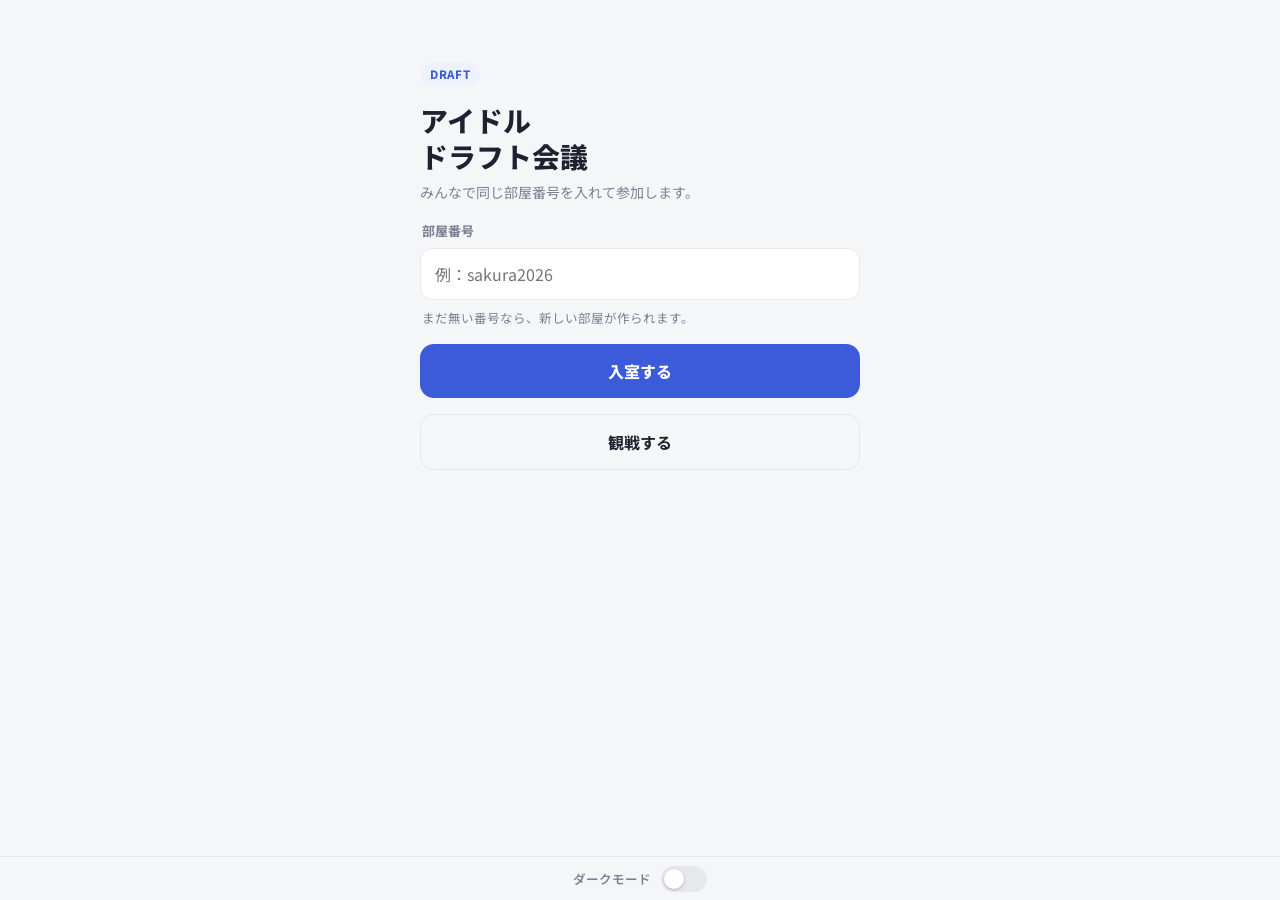
==== commit 9b9faade: "task021: UIの刷新(白/黒の切り替えスイッチ、ヘッダーとメニュー、下固定のボタン、グループのタブ、PC表示) Co-Authored-By: Claude Opus 5.5 <noreply" ====
--- a/index.html
+++ b/index.html
@@ -6,247 +6,240 @@
 <title>ドラフト会議シミュレーター</title>
 <link rel="preconnect" href="https://fonts.googleapis.com">
 <link rel="preconnect" href="https://fonts.gstatic.com" crossorigin>
-<link href="https://fonts.googleapis.com/css2?family=Oswald:wght@500;600;700&family=Noto+Sans+JP:wght@400;500;700;900&display=swap" rel="stylesheet">
+<link href="https://fonts.googleapis.com/css2?family=Noto+Sans+JP:wght@400;500;700;800&display=swap" rel="stylesheet">
+<script>/* 画面を描く前に、前回選んだ表示(ライト/ダーク)を当てる */try{if(localStorage.getItem('idol_draft_theme')==='dark')document.documentElement.dataset.theme='dark';}catch(e){}</script>
 <style>
+/* ===== 色(ライト=白基調 / ダーク=黒基調)。切り替えは画面下のスイッチ(html[data-theme]) ===== */
 :root{
-  --bg:#0b1220;
-  --panel:#121b2e;
-  --panel-2:#182240;
-  --panel-3:#1d2a4a;
-  --field:#2f6f4e;
-  --field-light:#3e8963;
-  --gold:#e3b341;
-  --gold-soft:#f0cd6e;
-  --text:#f3f5f0;
-  --muted:#8c97ab;
-  --danger:#d9534f;
-  --border:rgba(255,255,255,0.09);
+  --bg:#f5f6f8; --surface:#fff; --surface2:#f0f2f5; --text:#1c2230; --muted:#7a8194; --line:#e6e8ee;
+  --accent:#3b5bdb; --accent-soft:#eef2ff; --on-accent:#fff;
+  --gold:#d9a400; --gold-soft:#fff6d6; --gold-text:#8a6500;
+  --danger:#d64545; --chip-on:#1c2230; --chip-on-text:#fff;
+  --shadow:0 1px 2px rgba(20,30,60,.05); --overlay:rgba(15,20,35,.45);
+  --themebar-h:44px;
+  color-scheme:light;
+}
+html[data-theme="dark"]{
+  --bg:#0d0e11; --surface:#17191e; --surface2:#1f2229; --text:#eef0f4; --muted:#8b92a1; --line:#272b33;
+  --accent:#5b7cfa; --accent-soft:rgba(91,124,250,.16); --on-accent:#fff;
+  --gold:#e3b341; --gold-soft:rgba(227,179,65,.14); --gold-text:#f0cd6e;
+  --danger:#ff6b6b; --chip-on:#eef0f4; --chip-on-text:#0d0e11;
+  --shadow:none; --overlay:rgba(0,0,0,.6);
+  color-scheme:dark;
 }
 *{box-sizing:border-box;}
-html,body{margin:0;padding:0;}
-body{
-  background:radial-gradient(circle at 50% -10%, #16233d 0%, var(--bg) 55%);
-  color:var(--text);
-  font-family:'Noto Sans JP',sans-serif;
-  min-height:100vh;
-  -webkit-font-smoothing:antialiased;
-}
-.disp{font-family:'Oswald','Noto Sans JP',sans-serif; letter-spacing:0.02em;}
-#app{max-width:560px;margin:0 auto;padding:0 0 84px;min-height:100vh;}
-.hero{
-  padding:28px 20px 22px;
-  background:
-    linear-gradient(180deg, rgba(47,111,78,0.35), transparent 70%),
-    var(--panel);
-  border-bottom:1px solid var(--border);
-  position:relative;
-  overflow:hidden;
-}
-.hero::after{
-  content:"";
-  position:absolute; right:-40px; top:-40px; width:160px; height:160px;
-  background:radial-gradient(circle, rgba(227,179,65,0.18), transparent 70%);
-}
-.eyebrow{
-  font-family:'Oswald',sans-serif; font-size:12px; letter-spacing:0.22em;
-  color:var(--field-light); text-transform:uppercase; font-weight:600;
-}
-.h1{font-family:'Oswald',sans-serif; font-size:26px; font-weight:700; margin:6px 0 2px; line-height:1.25;}
-.sub{color:var(--muted); font-size:13.5px; line-height:1.6;}
-.wrap{padding:18px 18px 8px;}
-.card{
-  background:var(--panel-2);
-  border:1px solid var(--border);
-  border-radius:14px;
-  padding:18px;
-  margin-bottom:14px;
-}
-.card h2{font-family:'Oswald',sans-serif; font-size:15px; font-weight:600; margin:0 0 12px; color:var(--gold-soft); letter-spacing:0.03em;}
-label{display:block; font-size:12.5px; color:var(--muted); margin:10px 0 5px;}
-input[type=text],input[type=number]{
-  width:100%; background:var(--panel-3); border:1px solid var(--border); border-radius:9px;
-  padding:11px 12px; color:var(--text); font-size:15px; font-family:inherit;
-}
-input:focus{outline:none; border-color:var(--field-light);}
-.row{display:flex; gap:10px;}
-.row > *{flex:1;}
-button{
-  font-family:'Noto Sans JP',sans-serif; font-weight:700; font-size:14.5px;
-  border:none; border-radius:10px; padding:12px 16px; cursor:pointer;
-  transition:transform .08s ease, opacity .15s ease;
-}
-button:active{transform:scale(0.97);}
-button:disabled{opacity:0.4; cursor:not-allowed;}
-.btn-primary{background:var(--field); color:#fff;}
-.btn-primary:hover:not(:disabled){background:var(--field-light);}
-.btn-gold{background:var(--gold); color:#26200a;}
-.btn-ghost{background:transparent; border:1px solid var(--border); color:var(--text);}
-.btn-danger{background:transparent; border:1px solid var(--danger); color:#ff8b87;}
-.btn-block{width:100%; margin-top:10px;}
-.btn-sm{padding:8px 12px; font-size:12.5px; border-radius:8px;}
-.team-chip{
-  display:flex; align-items:center; gap:8px;
-  padding:11px 13px; border-radius:10px; border:1px solid var(--border);
-  background:var(--panel-3); margin-bottom:8px; cursor:pointer;
-}
-.team-chip.mine{border-color:var(--gold); box-shadow:0 0 0 1px var(--gold) inset;}
-.team-chip.taken{opacity:0.55; cursor:default;}
-.dot{width:10px;height:10px;border-radius:50%; flex:none;}
-.team-chip .name{font-weight:700; font-size:14.5px;}
-.team-chip .meta{margin-left:auto; font-size:11.5px; color:var(--muted);}
-.status-bar{
-  position:sticky; top:0; z-index:5;
-  background:rgba(11,18,32,0.92); backdrop-filter:blur(6px);
-  border-bottom:1px solid var(--border);
-  padding:12px 18px;
-  display:flex; align-items:center; justify-content:space-between;
-}
-.status-bar .r{font-family:'Oswald',sans-serif; font-weight:700; font-size:17px; color:var(--gold-soft);}
-.status-bar .p{font-size:12px; color:var(--muted); margin-top:1px;}
-.badge{font-size:11px; padding:4px 9px; border-radius:100px; font-weight:700; letter-spacing:.02em;}
-.badge.wait{background:rgba(140,151,171,0.18); color:var(--muted);}
-.badge.turn{background:rgba(227,179,65,0.18); color:var(--gold-soft);}
-.badge.go{background:rgba(62,137,99,0.22); color:var(--field-light);}
-.player-list{max-height:400px; overflow-y:auto; border:1px solid var(--border); border-radius:10px; margin-top:8px;}
-.player-group{border-bottom:1px solid var(--border);}
-.player-group:last-child{border-bottom:none;}
-.group-header{
-  position:sticky; top:0; z-index:1; cursor:pointer; list-style:none;
-  display:flex; align-items:center; gap:6px;
-  font-family:'Oswald',sans-serif; font-size:12.5px; font-weight:600; letter-spacing:.05em;
-  color:var(--gold-soft); background:var(--panel-3);
-  padding:10px 12px; border-bottom:1px solid var(--border);
-}
-.group-header::-webkit-details-marker{display:none;}
-.group-header::before{content:"▸"; font-size:11px; transition:transform .15s ease; color:var(--field-light);}
-.player-group[open]>.group-header::before{transform:rotate(90deg);}
-.group-count{color:var(--muted); font-weight:400; letter-spacing:0;}
-.player-item{
-  display:flex; align-items:center; gap:10px; padding:10px 12px;
-  border-bottom:1px solid var(--border); cursor:pointer;
-}
-.player-item:last-child{border-bottom:none;}
-.player-item .pname{font-weight:700; font-size:14px;}
-.player-item .ppos{font-size:11px; color:var(--muted);}
-.player-item.selected{background:rgba(227,179,65,0.14); box-shadow:inset 3px 0 0 var(--gold);}
-.player-item.taken{opacity:0.35; cursor:default;}
-.ph{display:inline-flex; align-items:center; justify-content:center; flex:none; border-radius:50%; overflow:hidden; background:var(--ph-bg,#4a5568); color:#fff; font-weight:900; position:relative;}
+html,body{margin:0; padding:0;}
+body{background:var(--bg); color:var(--text); font-family:'Noto Sans JP','Hiragino Sans',sans-serif; -webkit-font-smoothing:antialiased; -webkit-tap-highlight-color:transparent;}
+button{font-family:inherit; color:inherit;}
+#app{display:flex; flex-direction:column; min-height:100vh; padding-bottom:calc(var(--themebar-h) + env(safe-area-inset-bottom));}
+.boot{padding:40px 20px; color:var(--muted); text-align:center;}
+
+/* ヘッダー(1行) */
+.hd{position:sticky; top:0; z-index:20; background:var(--surface); border-bottom:1px solid var(--line); padding:12px 16px 12px 18px; display:flex; align-items:center; gap:10px; min-height:56px;}
+.hd-r{font-size:18px; font-weight:800; white-space:nowrap;}
+.hd-p{font-size:13px; color:var(--muted); overflow:hidden; text-overflow:ellipsis; white-space:nowrap; min-width:0;}
+.hd .tag{flex:none;}
+.hd-menu{margin-left:auto; flex:none; width:38px; height:38px; border:none; background:none; border-radius:50%; font-size:21px; color:var(--muted); cursor:pointer;}
+.hd-menu:active{background:var(--surface2);}
+
+/* 本文 */
+.page{flex:1; width:100%; max-width:640px; margin:0 auto; padding:16px 16px 24px;}
+.side{display:flex; flex-direction:column; gap:0;}
+.lbl{display:block; font-size:13px; color:var(--muted); font-weight:700; margin:18px 2px 8px;}
+.page > .main > .lbl:first-child, .side > .lbl:first-child, .panel > .lbl:first-child{margin-top:2px;}
+.note{font-size:12.5px; color:var(--muted); line-height:1.6; margin:8px 2px 0;}
+.center{text-align:center;}
+.alert{background:var(--gold-soft); color:var(--gold-text); border-radius:12px; padding:11px 14px; font-size:13.5px; font-weight:700; margin-bottom:12px; line-height:1.5;}
+.alert.err{background:rgba(214,69,69,.12); color:var(--danger);}
+.list{background:var(--surface); border-radius:14px; overflow:hidden; box-shadow:var(--shadow);}
+.panel{background:var(--surface); border:1px solid var(--line); border-radius:14px; padding:16px; margin-top:14px;}
+.pc-only{display:none !important;}
+
+/* 入力 */
+input[type=text],input[type=number]{width:100%; background:var(--surface); border:1px solid var(--line); border-radius:12px; padding:13px 14px; color:var(--text); font-size:16px; font-family:inherit;}
+input:focus{outline:none; border-color:var(--accent);}
+input.search{padding-left:40px; background:var(--surface) url("data:image/svg+xml,%3Csvg xmlns='http://www.w3.org/2000/svg' width='18' height='18' viewBox='0 0 24 24' fill='none' stroke='%238b92a1' stroke-width='2.4' stroke-linecap='round'%3E%3Ccircle cx='11' cy='11' r='7'/%3E%3Cpath d='m20 20-3.5-3.5'/%3E%3C/svg%3E") no-repeat 14px center;}
+.two{display:flex; gap:10px;} .two > *{flex:1; min-width:0;}
+.stepper{display:flex; align-items:center; background:var(--surface); border:1px solid var(--line); border-radius:12px; padding:6px;}
+.stepper input{border:none; background:none; text-align:center; font-size:18px; font-weight:800; padding:6px 0; -moz-appearance:textfield;}
+.stepper input::-webkit-inner-spin-button,.stepper input::-webkit-outer-spin-button{-webkit-appearance:none; margin:0;}
+.stepper button{flex:none; width:34px; height:34px; border-radius:50%; border:none; background:var(--surface2); color:var(--muted); font-size:18px; font-weight:800; cursor:pointer;}
+.seg{display:flex; background:var(--surface2); border-radius:12px; padding:4px; gap:4px;}
+.seg button{flex:1; border:none; background:none; padding:10px 6px; border-radius:9px; font-size:13.5px; font-weight:700; color:var(--muted); cursor:pointer; line-height:1.4; word-break:keep-all;}
+.seg button.active{background:var(--surface); color:var(--accent); box-shadow:0 1px 3px rgba(0,0,0,.12);}
+
+/* ボタン */
+.btn{display:block; width:100%; text-align:center; padding:15px; border:none; border-radius:14px; font-size:16px; font-weight:800; background:var(--accent); color:var(--on-accent); cursor:pointer; text-decoration:none; transition:transform .08s ease, opacity .15s ease;}
+.btn:active{transform:scale(.98);}
+.btn:disabled{background:var(--surface2); color:var(--muted); cursor:default; transform:none;}
+.btn.line{background:transparent; border:1px solid var(--line); color:var(--text); font-weight:700;}
+.btn.gold{background:var(--gold); color:#2a2000;}
+.btn.red{background:var(--danger); color:#fff;}
+.btn.link{background:transparent; color:var(--muted); font-size:13.5px; font-weight:600; padding:10px 0 2px;}
+.btn + .btn{margin-top:10px;}
+.btn.link + .btn.link{margin-top:0;}
+.page .btn,.gate .btn{margin-top:16px;}
+
+/* 下に固定するボタン欄 */
+.actionbar{position:sticky; bottom:calc(var(--themebar-h) + env(safe-area-inset-bottom)); z-index:15; background:var(--surface); border-top:1px solid var(--line);}
+.actionbar-in{max-width:640px; margin:0 auto; padding:12px 16px 12px;}
+.bar-info{font-size:12.5px; color:var(--muted); margin-bottom:8px; display:flex; align-items:center; gap:6px;}
+.bar-note{font-size:13.5px; color:var(--muted); text-align:center; margin:4px 0;}
+.dots{display:inline-flex; gap:4px; flex-wrap:wrap;} .dots i{width:8px; height:8px; border-radius:50%; background:var(--line); display:inline-block;} .dots i.ok{background:var(--accent);}
+.prog{display:flex; align-items:center; gap:10px; justify-content:center; font-size:13px; color:var(--muted); margin:16px 0 0;}
+
+/* 画面下のダークモードスイッチ */
+.themebar{position:fixed; left:0; right:0; bottom:0; z-index:50; height:calc(var(--themebar-h) + env(safe-area-inset-bottom)); padding-bottom:env(safe-area-inset-bottom); background:var(--bg); border-top:1px solid var(--line); display:flex; align-items:center; justify-content:center; gap:10px; font-size:12.5px; color:var(--muted); font-weight:600;}
+.switch{position:relative; width:46px; height:26px; border-radius:13px; border:none; background:var(--line); cursor:pointer; padding:0; transition:background .2s ease;}
+.switch::after{content:""; position:absolute; top:3px; left:3px; width:20px; height:20px; border-radius:50%; background:#fff; box-shadow:0 1px 3px rgba(0,0,0,.25); transition:transform .2s ease;}
+.switch[aria-checked="true"]{background:var(--accent);}
+.switch[aria-checked="true"]::after{transform:translateX(20px);}
+
+/* グループのタブ */
+.tabs{display:flex; gap:8px; margin:12px -16px 10px; padding:0 16px 2px; overflow-x:auto; white-space:nowrap; scrollbar-width:none;}
+.tabs::-webkit-scrollbar{display:none;}
+.tab{flex:none; padding:7px 13px; border-radius:100px; background:var(--surface); border:1px solid var(--line); font-size:13px; color:var(--muted); font-weight:700; cursor:pointer;}
+.tab.on{background:var(--chip-on); border-color:var(--chip-on); color:var(--chip-on-text);}
+.tabs.dim .tab.on{background:var(--surface); border-color:var(--line); color:var(--muted);}
+
+/* 選手一覧 */
+.player-list{background:var(--surface); border-radius:14px; overflow:hidden; box-shadow:var(--shadow);}
+.player-item{display:flex; align-items:center; gap:12px; padding:10px 14px; border-bottom:1px solid var(--line); cursor:pointer; min-height:62px;}
+.player-item.last-visible{border-bottom:none;}
+.player-item .pname{font-size:15.5px; font-weight:700;}
+.player-item.selected{background:var(--accent-soft);}
+.player-item.selected::after{content:"✓"; margin-left:auto; flex:none; width:24px; height:24px; border-radius:50%; background:var(--accent); color:#fff; display:flex; align-items:center; justify-content:center; font-size:13px; font-weight:800;}
+.player-item.taken{cursor:default;}
+.player-item.taken .pname{color:var(--muted);}
+.picked-tag{margin-left:auto; font-size:11.5px; color:var(--muted);}
+.list-empty{padding:18px 14px; color:var(--muted); font-size:13.5px; text-align:center;}
+
+/* 写真 */
+.ph{display:inline-flex; align-items:center; justify-content:center; flex:none; border-radius:50%; overflow:hidden; background:var(--ph-bg,#4a5568); color:#fff; font-weight:800; position:relative;}
 .ph img{width:100%; height:100%; object-fit:cover; object-position:50% 20%; display:block;}
-.ph-sm{width:40px; height:40px; font-size:16px;}
-.ph-lg{width:160px; height:160px; font-size:64px; margin:4px auto 10px; border:3px solid var(--gold-soft); box-shadow:0 0 0 rgba(227,179,65,0);}
-.ph-lg.winner{box-shadow:0 0 28px 8px rgba(227,179,65,.75); animation:phglow 1.6s ease-in-out infinite alternate;}
-@keyframes phglow{from{box-shadow:0 0 14px 4px rgba(227,179,65,.5);}to{box-shadow:0 0 34px 12px rgba(227,179,65,.9);}}
-.mode-toggle{display:flex; gap:8px; margin-top:6px; margin-bottom:6px;}
-.mode-btn{flex:1; word-break:keep-all; padding:12px 8px; border-radius:10px; border:1px solid var(--border); background:var(--panel-3); color:var(--muted); font-family:inherit; font-size:13.5px; font-weight:700; cursor:pointer; line-height:1.4;}
-.mode-btn.active{border-color:var(--gold); color:var(--gold-soft); background:rgba(227,179,65,0.14); box-shadow:0 0 0 1px var(--gold) inset;}
-.picked-tag{margin-left:auto; font-size:10.5px; color:var(--muted);}
-.submit-bar{margin-top:12px; display:flex; align-items:center; gap:10px;}
-.submit-bar .sel-name{flex:1; font-size:13.5px; color:var(--muted);}
-.turn-order{display:flex; flex-wrap:wrap; gap:6px; margin:10px 0 4px;}
-.turn-pill{
-  font-size:11.5px; padding:5px 10px; border-radius:100px; border:1px solid var(--border); color:var(--muted);
-}
-.turn-pill.active{background:var(--field); border-color:var(--field); color:#fff; font-weight:700;}
-.turn-pill.done{opacity:0.4; text-decoration:line-through;}
-.summary-list{display:flex; flex-direction:column; gap:8px; margin-top:8px;}
-.summary-row{
-  display:flex; align-items:center; justify-content:space-between; gap:10px;
-  padding:11px 14px; border-radius:10px; background:var(--panel-3); border:1px solid var(--border);
-}
-.summary-row .s-team{font-weight:700; font-size:14px; color:var(--text);}
-.summary-row .s-player{font-size:14.5px; font-weight:700; color:var(--gold-soft); text-align:right;}
-.summary-row .s-lottery{font-size:11px; color:var(--muted); margin-left:4px;}
-.lottery-stage{
-  text-align:center; padding:26px 16px; border-radius:14px;
-  background:radial-gradient(circle at 50% 20%, rgba(227,179,65,0.16), transparent 65%), var(--panel-2);
-  border:1px solid var(--border);
-}
-.lottery-stage .lot-label{font-family:'Oswald',sans-serif; font-size:12px; letter-spacing:.2em; color:var(--gold-soft); text-transform:uppercase;}
-.lottery-stage .lot-player{font-size:22px; font-weight:900; margin:8px 0 14px;}
-.lottery-slot{
-  font-family:'Oswald',sans-serif; font-size:28px; font-weight:700;
-  padding:18px 10px; border-radius:12px; background:var(--panel-3);
-  border:2px solid var(--border); margin:10px 0 16px; min-height:38px;
-}
-.lottery-slot.winner{border-color:var(--gold); color:var(--gold-soft); box-shadow:0 0 22px rgba(227,179,65,0.35); animation:winner-pop .4s ease;}
-@keyframes winner-pop{0%{transform:scale(0.92);} 60%{transform:scale(1.04);} 100%{transform:scale(1);}}
-.contenders{display:flex; flex-wrap:wrap; justify-content:center; gap:6px; margin-bottom:14px;}
-.lot-result{font-size:15px; line-height:1.7; margin-top:4px;}
-.lot-winner-team{font-family:'Oswald',sans-serif; font-size:24px; font-weight:700; color:var(--gold-soft);}
-.lot-winner-player{font-size:19px; font-weight:900; color:var(--text);}
-.board-table{width:100%; border-collapse:collapse; font-size:12.5px;}
-.board-table th,.board-table td{border:1px solid var(--border); padding:7px 8px; text-align:left; white-space:nowrap;}
-.board-table th{background:var(--panel-3); font-family:'Oswald',sans-serif; font-weight:600; color:var(--gold-soft); position:sticky; top:0;}
-.board-scroll{overflow:auto; max-height:340px; border-radius:10px; border:1px solid var(--border);}
-.empty-cell{color:var(--muted);}
-.toggle-link{color:var(--field-light); font-size:13px; font-weight:700; cursor:pointer; text-decoration:underline; text-underline-offset:3px;}
-.note{font-size:12px; color:var(--muted); line-height:1.6; margin-top:6px;}
-.divider{height:1px; background:var(--border); margin:16px 0;}
-.add-section{padding:12px 16px;}
-.add-section summary{
-  cursor:pointer; font-size:13px; color:var(--muted); font-weight:700;
-  list-style:none;
-}
-.add-section summary::-webkit-details-marker{display:none;}
-.add-section summary::before{content:"＋ "; color:var(--field-light);}
-.add-section[open] summary::before{content:"－ ";}
-.foot-reset{text-align:center; margin-top:24px;}
-.foot-reset .foot-link{color:var(--muted); font-size:12px; padding:9px 16px; border-radius:9px;}
-.escape-bar{
-  position:fixed; left:0; right:0; bottom:0; z-index:60;
-  text-align:center; padding:9px 12px;
-  background:rgba(11,18,32,0.72); backdrop-filter:blur(6px);
-  border-top:1px solid rgba(255,255,255,0.06);
-}
-.escape-bar button{
-  background:none; border:none; font-family:inherit; font-weight:400;
-  color:rgba(243,245,240,0.32); font-size:11px; padding:4px 6px; cursor:pointer;
-}
-.escape-bar button:active{color:rgba(243,245,240,0.7);}
-.escape-bar .escape-sep{color:rgba(243,245,240,0.18); font-size:11px;}
-.toast{
-  position:fixed; left:50%; bottom:22px; transform:translateX(-50%);
-  background:var(--panel-3); border:1px solid var(--border); color:var(--text);
-  padding:12px 18px; border-radius:10px; font-size:13.5px; max-width:88%;
-  box-shadow:0 8px 24px rgba(0,0,0,0.4); z-index:100; text-align:center;
-  opacity:0; transition:opacity .2s ease;
-}
+.ph-sm{width:44px; height:44px; font-size:17px;}
+.ph-md{width:36px; height:36px; font-size:14px;}
+.ph-lg{width:170px; height:170px; font-size:70px; margin:14px auto 12px; box-shadow:0 0 0 6px var(--bg), 0 0 0 8px var(--gold);}
+.ph-lg.winner{animation:phglow 1.6s ease-in-out infinite alternate;}
+.ph-empty{background:var(--surface2);}
+@keyframes phglow{from{box-shadow:0 0 0 6px var(--bg),0 0 0 8px var(--gold),0 0 18px 4px rgba(217,164,0,.35);}to{box-shadow:0 0 0 6px var(--bg),0 0 0 8px var(--gold),0 0 44px 14px rgba(217,164,0,.6);}}
+
+/* 球団の一覧 */
+.team-row{display:flex; align-items:center; gap:10px; padding:13px 14px; border-bottom:1px solid var(--line); font-size:15px; width:100%; background:none; border-left:none; border-right:none; border-top:none; text-align:left; cursor:pointer;}
+.team-row:last-child{border-bottom:none;}
+.team-row .dot{width:10px; height:10px; border-radius:50%; flex:none;}
+.team-row .who{margin-left:auto; font-size:13px; color:var(--muted);}
+.team-row.taken{color:var(--muted); cursor:default;}
+.team-row.mine{background:var(--accent-soft);}
+.team-row.mine .who{color:var(--accent); font-weight:700;}
+.team-row.free .who{color:var(--accent); font-weight:700;}
+
+/* タグ・チップ */
+.tag{font-size:11px; font-weight:700; color:var(--gold-text); background:var(--gold-soft); padding:3px 7px; border-radius:6px; white-space:nowrap;}
+.tag.me{color:var(--accent); background:var(--accent-soft);}
+.tag.gray{color:var(--muted); background:var(--surface2);}
+.badge{display:inline-block; font-size:11.5px; font-weight:800; letter-spacing:.06em; padding:4px 10px; border-radius:100px; background:var(--accent-soft); color:var(--accent);}
+.chips{display:flex; gap:6px; flex-wrap:wrap;}
+.chip{font-size:13px; padding:6px 11px; border-radius:100px; background:var(--surface); border:1px solid var(--line); color:var(--muted);}
+.chip.now{background:var(--accent); border-color:var(--accent); color:#fff; font-weight:700;}
+.chip.ok{color:var(--text); font-weight:700;}
+.chip.done{opacity:.45;}
+
+/* 待ち表示 */
+.wait{text-align:center; padding:22px 10px 8px;}
+.wait-big{font-size:20px; font-weight:800; line-height:1.4;}
+.wait-sm{font-size:13.5px; color:var(--muted); margin-top:6px; line-height:1.6;}
+
+/* 指名結果の行 */
+.srow{display:flex; align-items:center; gap:12px; padding:11px 14px; border-bottom:1px solid var(--line);}
+.srow:last-child{border-bottom:none;}
+.s-team{font-size:13px; color:var(--muted); width:64px; flex:none; overflow:hidden; text-overflow:ellipsis; white-space:nowrap;}
+.s-player{flex:1; font-size:15.5px; font-weight:700; min-width:0;}
+.s-player.e{color:var(--muted); font-weight:500;}
+
+/* 確定表示 */
+.decided{text-align:center; padding:10px 0 4px;}
+.decided .k{font-size:13px; color:var(--accent); font-weight:800;}
+.decided .ph-lg{box-shadow:0 0 0 6px var(--bg), 0 0 0 8px var(--accent);}
+.decided .n{font-size:24px; font-weight:800;}
+
+/* 抽選 */
+.lot{text-align:center; padding-top:8px;}
+.lot-k{font-size:12.5px; color:var(--muted); font-weight:700; letter-spacing:.08em;}
+.lot-name{font-size:26px; font-weight:800;}
+.lot-grp{font-size:13px; color:var(--muted); margin-top:2px;}
+.vs{display:flex; justify-content:center; flex-wrap:wrap; gap:10px; margin:20px 0 0;}
+.vs span{padding:10px 18px; border-radius:12px; background:var(--surface); border:1px solid var(--line); font-weight:700; font-size:15px;}
+.vs span.win{border:2px solid var(--gold); background:var(--gold-soft);}
+.vs span.lose{color:var(--muted); opacity:.6;}
+.lot-slot{margin:22px auto 0; font-size:24px; font-weight:800; min-height:34px;}
+.lot-slot.winner{animation:pop .4s ease;}
+.lot-sub{font-size:15px; color:var(--muted); min-height:22px;}
+@keyframes pop{0%{transform:scale(.9);}60%{transform:scale(1.06);}100%{transform:scale(1);}}
+
+/* ドラフトボード */
+.board-scroll{overflow:auto; max-height:60vh; background:var(--surface); border-radius:14px; box-shadow:var(--shadow);}
+.board-table{border-collapse:separate; border-spacing:0; width:100%; font-size:13px;}
+.board-table th,.board-table td{padding:10px 10px; border-bottom:1px solid var(--line); text-align:left; white-space:nowrap;}
+.board-table tr:last-child td{border-bottom:none;}
+.board-table th{position:sticky; top:0; z-index:1; font-size:12px; color:var(--muted); font-weight:700; background:var(--surface2);}
+.board-table th:first-child,.board-table td:first-child{position:sticky; left:0; z-index:2; text-align:center; color:var(--muted); width:34px; background:var(--surface);}
+.board-table th:first-child{background:var(--surface2); z-index:3;}
+.board-table td.e{color:var(--muted);}
+.lot-dot{color:var(--gold); font-size:10px; margin-left:3px; vertical-align:middle;}
+
+/* 入室画面 */
+.gate{flex:1; width:100%; max-width:480px; margin:0 auto; padding:34px 20px 24px;}
+.title{font-size:28px; font-weight:800; line-height:1.3; margin:16px 0 6px;}
+.lead{font-size:14px; color:var(--muted); line-height:1.6; margin:0 0 6px;}
+
+/* トースト・モーダル・メニュー */
+.toast{position:fixed; left:50%; bottom:calc(var(--themebar-h) + 90px); transform:translateX(-50%); background:var(--text); color:var(--bg); padding:12px 18px; border-radius:12px; font-size:13.5px; max-width:88%; box-shadow:0 8px 24px rgba(0,0,0,.25); z-index:300; text-align:center; opacity:0; transition:opacity .2s ease; pointer-events:none;}
 .toast.show{opacity:1;}
-.modal-overlay{
-  position:fixed; inset:0; background:rgba(5,9,18,0.72);
-  display:flex; align-items:center; justify-content:center; z-index:200; padding:20px;
-}
-.modal-box{
-  background:var(--panel-2); border:1px solid var(--border); border-radius:14px;
-  padding:20px; max-width:360px; width:100%;
-}
-.modal-box p{font-size:14.5px; line-height:1.6; margin:0 0 16px;}
-.modal-box .row button{flex:1;}
-
-/* ===== PC / タブレット幅対応 ===== */
+.modal-overlay{position:fixed; inset:0; background:var(--overlay); display:flex; align-items:center; justify-content:center; z-index:200; padding:20px;}
+.modal-box{background:var(--surface); color:var(--text); border-radius:18px; padding:22px 20px 18px; max-width:360px; width:100%; box-shadow:0 20px 40px rgba(0,0,0,.3);}
+.modal-box p{font-size:15.5px; font-weight:700; line-height:1.6; margin:0 0 18px;}
+.modal-box .row{display:flex; gap:10px;}
+.modal-box .row > *{flex:1; margin-top:0 !important; padding:13px; font-size:15px;}
+.sheet-overlay{position:fixed; inset:0; background:var(--overlay); z-index:200; display:flex; align-items:flex-end; justify-content:center;}
+.sheet{width:100%; max-width:640px; max-height:86vh; overflow-y:auto; background:var(--surface); color:var(--text); border-radius:22px 22px 0 0; padding:10px 18px calc(24px + env(safe-area-inset-bottom));}
+.sheet .grab{width:40px; height:5px; border-radius:3px; background:var(--line); margin:0 auto 12px;}
+.sheet-title{font-size:16px; font-weight:800; margin:4px 2px 12px;}
+.sheet .it{display:flex; align-items:center; gap:10px; width:100%; padding:15px 4px; border:none; border-bottom:1px solid var(--line); background:none; font-size:15.5px; font-weight:600; text-align:left; cursor:pointer;}
+.sheet .it:last-child{border-bottom:none;}
+.sheet .it .r{margin-left:auto; color:var(--muted); font-size:13.5px; font-weight:500;}
+.sheet .it.danger{color:var(--danger);}
+.sheet .it.sub{font-size:13px; color:var(--muted);}
+.dbg{font-size:12px; color:var(--muted); line-height:1.9;}
+.dbg b{color:var(--text);}
+
+/* ===== PC / タブレット幅 ===== */
 @media (min-width:768px){
-  #app{max-width:1000px;}
-  .wrap{padding:22px 28px 10px;}
-  .status-bar{padding:14px 28px;}
-  .player-list{max-height:62vh;}
-  .player-group[open]{display:grid; grid-template-columns:repeat(auto-fill,minmax(230px,1fr));}
-  .player-group[open]>.group-header{grid-column:1/-1;}
-  .player-group[open]>.player-item{border-right:1px solid var(--border);}
+  .hd{padding:14px 28px;}
+  .page{padding:22px 28px 28px;}
+  .page.wide{max-width:1000px;}
+  .page.has-side{max-width:1000px; display:grid; grid-template-columns:minmax(0,1fr) 300px; gap:24px; align-items:start;}
+  .page.has-side .side{position:sticky; top:80px;}
+  .page.has-side .side > .panel:first-child,.page.has-side .side > .lbl:first-child{margin-top:0;}
+  .pc-only{display:block !important;}
+  .actionbar.mobile-only{display:none;}
+  .actionbar-in{max-width:640px;}
+  .tabs{flex-wrap:wrap; overflow:visible; margin:12px 0 12px; padding:0;}
+  .player-list{display:grid; grid-template-columns:repeat(auto-fill,minmax(210px,1fr)); gap:10px; background:none; box-shadow:none; border-radius:0; overflow:visible;}
+  .player-item,.player-item.last-visible{background:var(--surface); border:1px solid var(--line); border-radius:12px;}
+  .player-item.selected{border-color:var(--accent); background:var(--accent-soft);}
   .board-scroll{max-height:70vh;}
   .board-table{font-size:13.5px;}
-  .lottery-stage{padding:34px 28px;}
-  .lottery-stage .lot-player{font-size:28px;}
+  .gate{padding-top:60px;}
 }
 @media (min-width:1200px){
-  #app{max-width:1240px;}
-  .wrap{padding:26px 40px 12px;}
-  .status-bar{padding:16px 40px;}
-  .player-group[open]{grid-template-columns:repeat(auto-fill,minmax(250px,1fr));}
+  .page.wide,.page.has-side{max-width:1240px;}
+  .page.has-side{grid-template-columns:minmax(0,1fr) 320px;}
 }
 </style>
 </head>
 <body>
-<div id="app"><div class="wrap"><p class="sub">読み込み中...</p></div></div>
+<div id="app"><div class="boot">読み込み中...</div></div>
 <script>
 const TEAM_COLORS=['#e3b341','#3e8963','#d9534f','#5a9bdc','#b06ae2','#e2903e','#3ec6c6','#c6a15b','#8c97ab','#e2609e','#6ae28c','#9b7be2','#d97ba0','#79a86a','#c98f4f','#5e8fd9','#a35ce0','#4fae94','#d96b6b','#8f9c4f'];
 let PRESET_PLAYERS=[];
@@ -372,8 +365,8 @@
     overlay.innerHTML=`<div class="modal-box">
       <p>${esc(msg)}</p>
       <div class="row">
-        <button class="btn-ghost" id="__mc-cancel">${esc(cancelLabel||'キャンセル')}</button>
-        <button class="btn-danger" id="__mc-ok" style="border:1px solid var(--danger);">${esc(okLabel||'実行')}</button>
+        <button class="btn line" id="__mc-cancel">${esc(cancelLabel||'キャンセル')}</button>
+        <button class="btn red" id="__mc-ok">${esc(okLabel||'実行')}</button>
       </div>
     </div>`;
     document.body.appendChild(overlay);
@@ -540,6 +533,7 @@
   await withRoomLock(async ()=>{
     await refreshState();
     if(stateLostGuard()) return;
+    if(state.phase!=='setup'){ showToast('ドラフトが始まったため、観戦のみできます'); render(); return; }
     const team=teamById(teamId);
     if(!team) return showToast('チームが見つかりません。画面を更新してください。');
     if(team.claimedBy && team.claimedBy!==nickname.trim()) return showToast('このチームはすでに他の人が担当しています');
@@ -638,6 +632,7 @@
       : {phase:'finished'};
   }
   state.phase='round_summary';
+  advanceSummaryIfAllAcked(); // 全球団が指名終了していて待つ人がいない場合
 }
 /* 抽選方式: round以降で、指名終了していない参加球団が1つ以上いる最初の巡を探す。いなければnull */
 function resolveNextLotteryRound(round){
@@ -750,6 +745,7 @@
         ? {phase:'finished'}
         : {phase:'snake_pick', round:nextRound};
       state.phase='round_summary';
+      advanceSummaryIfAllAcked(); // 全球団が指名終了していて待つ人がいない場合
     }
     await saveState(); render();
   });
@@ -812,8 +808,58 @@
       t.retiredFromRound=(state.round||1)+1;
     }
     if(selectedPlayerId && myId.teamId===t.id) selectedPlayerId=null;
+    advanceSummaryIfAllAcked(); // 待つ球団が減って全員揃った(または誰もいなくなった)場合は進める
     await saveState(); render();
   });
+}
+/* 感想会で「次へ」を待つ球団: 担当者がいて、指名終了していない球団(指名終了した球団は次の巡以降の指名がないので待たない) */
+function summaryRequiredTeams(){
+  return state.teams.filter(t=>t.claimedBy && t.retiredFromRound==null);
+}
+function summaryAckedCount(){
+  const rs=state.roundSummary||{acked:{}};
+  return summaryRequiredTeams().filter(t=>rs.acked && rs.acked[t.id]).length;
+}
+/* 半数以上が「次へ」を押したら、残りを待たずに進められる */
+function canSkipSummary(){
+  const total=summaryRequiredTeams().length, acked=summaryAckedCount();
+  return acked<total && acked*2>=total;
+}
+/* 感想会を終えて次の巡(または終了)へ進める。ロック内で呼ぶこと */
+function advanceFromSummary(){
+  const pending = state.pendingAfterSummary || {phase:'finished'};
+  if(pending.phase==='round1_submit'){
+    const nl=resolveNextLotteryRound(pending.round);
+    if(nl){
+      state.phase='round1_submit';
+      state.round=nl.round;
+      state.round1.pendingTeamIds=nl.teamIds;
+      state.round1.submissions={}; state.round1.lotteryQueue=[]; state.round1.currentLottery=null;
+    } else {
+      state.phase='finished';
+    }
+  } else if(pending.phase==='snake_pick'){
+    const next=resolveNextActiveRound(pending.round);
+    if(next){
+      state.phase='snake_pick';
+      state.round=next.round;
+      state.turnIndex=0;
+      state.currentRoundOrder=next.order;
+    } else {
+      state.phase='finished';
+    }
+  } else {
+    state.phase='finished';
+  }
+  state.roundSummary = null;
+  state.pendingAfterSummary = null;
+}
+/* 待つべき球団が全員「次へ」を押していれば進める。ロック内で呼ぶこと */
+function advanceSummaryIfAllAcked(){
+  const rs=state.roundSummary;
+  if(state.phase!=='round_summary' || !rs) return;
+  rs.acked = rs.acked || {};
+  if(summaryRequiredTeams().every(t=>rs.acked[t.id])) advanceFromSummary();
 }
 async function ackRoundSummary(){
   if(!myId) return;
@@ -825,36 +871,21 @@
     state.roundSummary.acked = state.roundSummary.acked || {};
     if(state.roundSummary.acked[myId.teamId]){ render(); return; }
     state.roundSummary.acked[myId.teamId]=true;
-    const claimedIds = state.teams.filter(t=>t.claimedBy).map(t=>t.id);
-    const allAcked = claimedIds.length>0 && claimedIds.every(tid=>state.roundSummary.acked[tid]);
-    if(allAcked){
-      const pending = state.pendingAfterSummary || {phase:'finished'};
-      if(pending.phase==='round1_submit'){
-        const nl=resolveNextLotteryRound(pending.round);
-        if(nl){
-          state.phase='round1_submit';
-          state.round=nl.round;
-          state.round1.pendingTeamIds=nl.teamIds;
-          state.round1.submissions={}; state.round1.lotteryQueue=[]; state.round1.currentLottery=null;
-        } else {
-          state.phase='finished';
-        }
-      } else if(pending.phase==='snake_pick'){
-        const next=resolveNextActiveRound(pending.round);
-        if(next){
-          state.phase='snake_pick';
-          state.round=next.round;
-          state.turnIndex=0;
-          state.currentRoundOrder=next.order;
-        } else {
-          state.phase='finished';
-        }
-      } else {
-        state.phase='finished';
-      }
-      state.roundSummary = null;
-      state.pendingAfterSummary = null;
-    }
+    advanceSummaryIfAllAcked();
+    await saveState(); render();
+  });
+}
+async function skipRoundSummary(){
+  if(!myId || !state || !state.roundSummary) return;
+  const expectedRound=state.roundSummary.round;
+  if(!(await showConfirm('まだ「次へ」を押していない人を待たずに進みますか？', '進む'))) return;
+  await withRoomLock(async ()=>{
+    await refreshState();
+    if(stateLostGuard()) return;
+    // 確認中に他の端末が進めていた場合(次の感想会に入っていた場合も含む)は何もしない
+    if(state.phase!=='round_summary' || !state.roundSummary || state.roundSummary.round!==expectedRound){ render(); return; }
+    if(!canSkipSummary()){ render(); return; }
+    advanceFromSummary();
     await saveState(); render();
   });
 }
@@ -890,7 +921,7 @@
   const groups={};
   const order=[];
   players.forEach(p=>{
-    const key=p.pos && p.pos.trim() ? p.pos.trim() : 'その他';
+    const key=groupLabel(p);
     if(!groups[key]){ groups[key]=[]; order.push(key); }
     groups[key].push(p);
   });
@@ -905,51 +936,128 @@
   });
   return order.map(k=>({affiliation:k, players:groups[k]}));
 }
-let openGroups={};
-function groupKey(prefix, affiliation){ return `${prefix}::${affiliation}`; }
+function groupLabel(p){ return p.pos && p.pos.trim() ? p.pos.trim() : 'その他'; }
+
+/* 選手一覧はグループのタブで切り替える。activeGroups[一覧の種類]=表示中のグループ(再描画しても保持) */
+let activeGroups={};
+function currentGroup(prefix, groups){
+  const names=groups.map(g=>g.affiliation);
+  if(!names.includes(activeGroups[prefix])){
+    const withSel=selectedPlayerId ? groups.find(g=>g.players.some(p=>p.id===selectedPlayerId)) : null;
+    activeGroups[prefix]=withSel ? withSel.affiliation : names[0];
+  }
+  return activeGroups[prefix];
+}
+function playerRowHTML(p, selectable){
+  const taken=p.status==='taken';
+  const owner=taken?teamById(p.ownerTeamId):null;
+  const act=(selectable && !taken) ? ` data-act="select-player" data-id="${p.id}"` : '';
+  return `<div class="player-item ${selectable&&selectedPlayerId===p.id?'selected':''} ${taken?'taken':''}" data-group="${esc(groupLabel(p))}"${act}>
+    ${photoHTML(p.name,'sm','',p.id)}
+    <span class="pname">${esc(p.name)}</span>
+    ${taken?`<span class="picked-tag">${esc(owner?teamDisplayName(owner):'')}</span>`:''}
+  </div>`;
+}
+/* タブ＋一覧。表示/非表示は applyListView で切り替える */
+function groupedListHTML(prefix, players, selectable){
+  const groups=groupByAffiliation(players);
+  if(groups.length===0) return `<div class="player-list"><div class="list-empty">指名できる選手がいません。</div></div>`;
+  const cur=currentGroup(prefix, groups);
+  return `<div class="tabs" data-tabs="${prefix}">${groups.map(g=>`<button type="button" class="tab ${g.affiliation===cur?'on':''}" data-act="tab" data-id="${esc(prefix+'::'+g.affiliation)}">${esc(g.affiliation)}</button>`).join('')}</div>
+  <div class="player-list" id="${prefix}-list" data-prefix="${prefix}">${groups.map(g=>g.players.map(p=>playerRowHTML(p, selectable)).join('')).join('')}<div class="list-empty" style="display:none">見つかりません</div></div>`;
+}
 function playerListHTML(idPrefix, selectable){
-  const available=state.players.filter(p=>p.status==='available');
-  const taken=state.players.filter(p=>p.status==='taken');
-  let html=`<div class="player-list" id="${idPrefix}-list">`;
-  groupByAffiliation(available).forEach(g=>{
-    const key=groupKey(idPrefix, g.affiliation);
-    const hasSelected = g.players.some(p=>selectedPlayerId===p.id);
-    const isOpen = openGroups[key]!==undefined ? openGroups[key] : hasSelected;
-    html+=`<details class="player-group" data-gkey="${esc(key)}" ${isOpen?'open':''}>
-      <summary class="group-header">${esc(g.affiliation)} <span class="group-count">(${g.players.length})</span></summary>`;
-    g.players.forEach(p=>{
-      html+=`<div class="player-item ${selectedPlayerId===p.id?'selected':''}" data-act="select-player" data-id="${p.id}">
-        ${photoHTML(p.name,'sm','',p.id)}
-        <div><div class="pname">${esc(p.name)}</div>${p.pos?`<div class="ppos">${esc(p.pos)}</div>`:''}</div>
-      </div>`;
-    });
-    html+='</details>';
-  });
-  if(available.length===0) html+=`<div style="padding:14px;color:var(--muted);font-size:13px;">指名可能な選手がいません。</div>`;
-  html+='</div>';
-  if(taken.length>0){
-    html+=`<div class="note">指名済み: ${taken.map(p=>esc(p.name)).join('、')}</div>`;
-  }
-  return html;
-}
-function bindGroupToggles(){
-  document.querySelectorAll('.player-group[data-gkey]').forEach(el=>{
-    el.addEventListener('toggle', ()=>{ openGroups[el.dataset.gkey]=el.open; });
-  });
-}
+  return groupedListHTML(idPrefix, state.players.filter(p=>p.status==='available'), selectable);
+}
+function playerPoolListHTML(){
+  if(state.players.length===0) return `<p class="note">まだ選手が登録されていません。</p>`;
+  return groupedListHTML('pool', state.players, false);
+}
+/* 検索欄に文字があれば全グループから名前で絞り込み、なければ選んだタブのグループだけ表示 */
+function applyListView(listId){
+  const list=document.getElementById(listId);
+  if(!list) return;
+  const prefix=list.dataset.prefix;
+  const input=document.querySelector(`[data-filter-for="${listId}"]`);
+  const query=input ? input.value.trim().toLowerCase() : '';
+  const cur=activeGroups[prefix];
+  let last=null, count=0;
+  list.querySelectorAll('.player-item').forEach(el=>{
+    const name=el.querySelector('.pname')?.textContent.toLowerCase()||'';
+    const visible = query ? name.includes(query) : el.dataset.group===cur;
+    el.style.display = visible ? '' : 'none';
+    el.classList.remove('last-visible');
+    if(visible){ last=el; count++; }
+  });
+  if(last) last.classList.add('last-visible');
+  const empty=list.querySelector('.list-empty');
+  if(empty) empty.style.display = count===0 ? '' : 'none';
+  const tabs=document.querySelector(`[data-tabs="${prefix}"]`);
+  if(tabs){
+    tabs.classList.toggle('dim', !!query);
+    tabs.querySelectorAll('.tab').forEach(b=>b.classList.toggle('on', b.dataset.id===prefix+'::'+cur));
+  }
+}
+function filterPlayers(listId){ applyListView(listId); }
+function selectTab(key){
+  const i=key.indexOf('::');
+  const prefix=key.slice(0,i), group=key.slice(i+2);
+  activeGroups[prefix]=group;
+  const list=document.getElementById(prefix+'-list');
+  const input=document.querySelector(`[data-filter-for="${prefix}-list"]`);
+  if(input) input.value='';
+  applyListView(prefix+'-list');
+  const tab=document.querySelector(`[data-tabs="${prefix}"] .tab.on`);
+  if(tab && tab.scrollIntoView) tab.scrollIntoView({block:'nearest', inline:'center'});
+  if(list){ const top=list.getBoundingClientRect().top; if(top<70) window.scrollBy(0, top-140); }
+}
+function pickerHTML(prefix){
+  return `<input type="text" class="search" id="filter-${prefix}" data-filter-for="${prefix}-list" placeholder="選手を検索" autocomplete="off" oninput="filterPlayers('${prefix}-list')">
+  ${playerListHTML(prefix, true)}`;
+}
+function selectedLabel(){ const p=selectedPlayerId?playerById(selectedPlayerId):null; return p?p.name:''; }
+/* PCで右側に出す「選択中＋指名ボタン」 */
+function selectPanelHTML(act){
+  const p=selectedPlayerId?playerById(selectedPlayerId):null;
+  return `<div class="panel pc-only"><span class="lbl">選択中</span>
+    <div data-selbox>${selboxHTML(p)}</div>
+    <button class="btn" data-act="${act}" data-needsel ${p?'':'disabled'}>指名する</button>
+  </div>`;
+}
+function selboxHTML(p){
+  if(!p) return `<p class="note" style="margin:0 0 4px;">選手を選んでください</p>`;
+  return `<div style="display:flex;align-items:center;gap:12px;">${photoHTML(p.name,'sm')}<div><div style="font-size:17px;font-weight:800;">${esc(p.name)}</div><div class="note" style="margin:0;">${esc(p.pos||'')}</div></div></div>`;
+}
+/* スマホで下に固定する指名ボタン */
+function submitButtonHTML(act){
+  const name=selectedLabel();
+  return `<button class="btn" data-act="${act}" data-needsel data-tpl="{name} を指名" ${name?'':'disabled'}>${name?esc(name)+' を指名':'選手を選んでください'}</button>`;
+}
+function dotsHTML(done, total){
+  return `<span class="dots">${Array.from({length:total},(_,i)=>`<i class="${i<done?'ok':''}"></i>`).join('')}</span>`;
+}
+
 function truncateCanvasText(ctx, text, maxWidth){
   if(ctx.measureText(text).width<=maxWidth) return text;
   let t=text;
   while(t.length>1 && ctx.measureText(t+'…').width>maxWidth){ t=t.slice(0,-1); }
   return t+'…';
 }
+/* ボード画像の色。画面の表示(ライト/ダーク)に合わせる */
+function boardImagePalette(){
+  return currentTheme()==='dark'
+    ? {bg:'#0d0e11', title:'#eef0f4', sub:'#8b92a1', head:'#1f2229', headText:'#8b92a1', row1:'#17191e', row2:'#1b1e24', text:'#eef0f4', muted:'#6b7281', grid:'#272b33', gold:'#e3b341'}
+    : {bg:'#f5f6f8', title:'#1c2230', sub:'#7a8194', head:'#f0f2f5', headText:'#7a8194', row1:'#ffffff', row2:'#fafbfc', text:'#1c2230', muted:'#a0a6b5', grid:'#e6e8ee', gold:'#d9a400'};
+}
 function downloadBoardImage(){
   try{
     const teams=state.teams.filter(t=>t.claimedBy || state.log.some(l=>l.teamId===t.id));
     const rounds=state.log.length ? Math.max(...state.log.map(l=>l.round)) : 0;
     if(teams.length===0 || rounds===0){ showToast('保存できる指名結果がありません'); return; }
-
-    const leftW=56, cellW=150, cellH=44, headerH=54, titleH=64, pad=24, footH=34;
+    const C=boardImagePalette();
+    const FONT='"Noto Sans JP","Hiragino Sans",sans-serif';
+
+    const leftW=50, cellW=150, cellH=44, headerH=46, titleH=70, pad=24, footH=34;
     const scale=2;
     const width=pad*2+leftW+cellW*teams.length;
     const height=pad*2+titleH+headerH+cellH*rounds+footH;
@@ -961,87 +1069,92 @@
     ctx.scale(scale,scale);
     ctx.textBaseline='middle';
 
-    // 背景
-    ctx.fillStyle='#0b1220';
+    ctx.fillStyle=C.bg;
     ctx.fillRect(0,0,width,height);
 
     // タイトル
-    ctx.fillStyle='#f0cd6e';
-    ctx.font='bold 24px "Oswald","Noto Sans JP",sans-serif';
+    ctx.fillStyle=C.title;
+    ctx.font=`800 22px ${FONT}`;
     ctx.textAlign='left';
-    ctx.fillText('ドラフト会議 結果', pad, pad+titleH/2-6);
-    ctx.fillStyle='#8c97ab';
-    ctx.font='12px "Noto Sans JP",sans-serif';
-    ctx.fillText(`部屋番号: ${roomCode}　全${state.settings.totalRounds}巡`, pad, pad+titleH/2+18);
+    ctx.fillText('ドラフト会議 結果', pad, pad+titleH/2-10);
+    ctx.fillStyle=C.sub;
+    ctx.font=`12px ${FONT}`;
+    ctx.fillText(`部屋番号: ${roomCode}　全${state.settings.totalRounds}巡`, pad, pad+titleH/2+16);
 
     const gridX=pad+leftW, gridY=pad+titleH;
+    const gridW=leftW+cellW*teams.length, gridH=headerH+cellH*rounds;
+
+    // 角丸の表の背景
+    ctx.save();
+    ctx.beginPath();
+    if(ctx.roundRect) ctx.roundRect(pad, gridY, gridW, gridH, 12); else ctx.rect(pad, gridY, gridW, gridH);
+    ctx.clip();
 
     // ヘッダー行(球団名)
+    ctx.fillStyle=C.head;
+    ctx.fillRect(pad, gridY, gridW, headerH);
+    ctx.fillStyle=C.headText;
+    ctx.font=`700 12px ${FONT}`;
+    ctx.textAlign='center';
+    ctx.fillText('巡', pad+leftW/2, gridY+headerH/2);
     teams.forEach((t,i)=>{
       const cx=gridX+i*cellW;
-      ctx.fillStyle='#1d2a4a';
-      ctx.fillRect(cx, gridY, cellW, headerH);
-      ctx.fillStyle='#f0cd6e';
-      ctx.font='bold 13px "Noto Sans JP",sans-serif';
-      ctx.textAlign='center';
       ctx.fillText(truncateCanvasText(ctx, teamDisplayName(t), cellW-16), cx+cellW/2, gridY+headerH/2);
     });
-    ctx.fillStyle='#1d2a4a';
-    ctx.fillRect(pad, gridY, leftW, headerH);
-    ctx.fillStyle='#f0cd6e';
-    ctx.font='bold 12px "Oswald",sans-serif';
-    ctx.textAlign='center';
-    ctx.fillText('巡', pad+leftW/2, gridY+headerH/2);
 
     // 各巡の行
     for(let r=1;r<=rounds;r++){
       const ry=gridY+headerH+(r-1)*cellH;
-      const rowBg = r%2===0 ? '#121b2e' : '#182240';
-      ctx.fillStyle=rowBg;
-      ctx.fillRect(pad, ry, leftW, cellH);
-      ctx.fillStyle='#8c97ab';
-      ctx.font='bold 13px "Oswald",sans-serif';
+      ctx.fillStyle = r%2===0 ? C.row2 : C.row1;
+      ctx.fillRect(pad, ry, gridW, cellH);
+      ctx.fillStyle=C.muted;
+      ctx.font=`700 13px ${FONT}`;
       ctx.textAlign='center';
       ctx.fillText(String(r), pad+leftW/2, ry+cellH/2);
 
       teams.forEach((t,i)=>{
         const cx=gridX+i*cellW;
-        ctx.fillStyle=rowBg;
-        ctx.fillRect(cx, ry, cellW, cellH);
         const pick=state.log.find(l=>l.round===r && l.teamId===t.id);
-        let text='—', color='#5a6478';
+        let text='—', color=C.muted, lottery=false;
         if(pick){
           const p=playerById(pick.playerId);
-          text=(p?p.name:'?')+(pick.method==='lottery'?' 🎯':'');
-          color='#f3f5f0';
+          text=p?p.name:'?'; color=C.text; lottery=pick.method==='lottery';
         } else if(t.retiredFromRound!=null && r>=t.retiredFromRound){
-          text='指名終了'; color='#5a6478';
+          text='終了';
         }
+        ctx.font=`${pick?'700 ':''}13px ${FONT}`;
+        const dotW = lottery ? 10 : 0;
+        text=truncateCanvasText(ctx, text, cellW-16-dotW);
+        const tw=ctx.measureText(text).width;
+        const x0=cx+cellW/2-(tw+dotW)/2;
         ctx.fillStyle=color;
-        ctx.font='13px "Noto Sans JP",sans-serif';
-        ctx.textAlign='center';
-        ctx.fillText(truncateCanvasText(ctx, text, cellW-16), cx+cellW/2, ry+cellH/2);
+        ctx.textAlign='left';
+        ctx.fillText(text, x0, ry+cellH/2);
+        if(lottery){
+          ctx.fillStyle=C.gold;
+          ctx.beginPath(); ctx.arc(x0+tw+7, ry+cellH/2, 3, 0, Math.PI*2); ctx.fill();
+        }
       });
     }
 
-    // グリッド線
-    ctx.strokeStyle='rgba(255,255,255,0.12)';
+    // 区切り線
+    ctx.strokeStyle=C.grid;
     ctx.lineWidth=1;
-    for(let i=0;i<=teams.length;i++){
-      const gx=gridX+i*cellW;
-      ctx.beginPath(); ctx.moveTo(gx, gridY); ctx.lineTo(gx, gridY+headerH+cellH*rounds); ctx.stroke();
-    }
     for(let r=0;r<=rounds;r++){
       const gy=gridY+headerH+r*cellH;
-      ctx.beginPath(); ctx.moveTo(pad, gy); ctx.lineTo(gridX+cellW*teams.length, gy); ctx.stroke();
+      ctx.beginPath(); ctx.moveTo(pad, gy); ctx.lineTo(pad+gridW, gy); ctx.stroke();
     }
-    ctx.strokeRect(pad, gridY, leftW+cellW*teams.length, headerH+cellH*rounds);
-
-    // フッター
-    ctx.fillStyle='#5a6478';
-    ctx.font='11px "Noto Sans JP",sans-serif';
+    ctx.restore();
+
+    // フッター(抽選の印の説明)
+    ctx.fillStyle=C.gold;
+    ctx.beginPath(); ctx.arc(pad+4, height-pad-footH/2+8, 3, 0, Math.PI*2); ctx.fill();
+    ctx.fillStyle=C.sub;
+    ctx.font=`11px ${FONT}`;
     ctx.textAlign='left';
-    ctx.fillText('Idol Draft Conference Simulator', pad, height-pad-footH/2+10);
+    ctx.fillText('抽選で獲得', pad+12, height-pad-footH/2+8);
+    ctx.textAlign='right';
+    ctx.fillText('Idol Draft Conference Simulator', width-pad, height-pad-footH/2+8);
 
     const url=canvas.toDataURL('image/png');
     showBoardImageModal(url);
@@ -1057,10 +1170,10 @@
   const overlay=document.createElement('div');
   overlay.className='modal-overlay __photo-modal';
   overlay.innerHTML=`<div class="modal-box" style="text-align:center; max-width:340px;">
-    <img src="${esc(url)}" alt="" referrerpolicy="no-referrer" style="width:100%; max-height:60vh; object-fit:contain; display:block; border-radius:10px; margin-bottom:12px; background:#0003;">
-    <div style="font-size:21px; font-weight:900;">${esc(p.name)}</div>
+    <img src="${esc(url)}" alt="" referrerpolicy="no-referrer" style="width:100%; max-height:60vh; object-fit:contain; display:block; border-radius:12px; margin-bottom:12px; background:var(--surface2);">
+    <div style="font-size:21px; font-weight:800;">${esc(p.name)}</div>
     <div class="note" style="margin:2px 0 14px;">${esc(p.pos||'')}</div>
-    <div class="row"><button class="btn-primary" id="__ph-close">閉じる</button></div>
+    <button class="btn line" id="__ph-close">閉じる</button>
   </div>`;
   document.body.appendChild(overlay);
   const img=overlay.querySelector('img');
@@ -1072,11 +1185,11 @@
   const overlay=document.createElement('div');
   overlay.className='modal-overlay';
   overlay.innerHTML=`<div class="modal-box" style="max-width:94vw; width:auto; max-height:88vh; overflow-y:auto;">
-    <p style="margin-bottom:10px;">画像を<b>長押し</b>して「画像を保存」を選ぶと端末に保存できます。</p>
-    <img src="${dataUrl}" style="width:100%; display:block; border-radius:8px; margin-bottom:14px;">
+    <p style="font-weight:500; font-size:14px;">画像を<b>長押し</b>して「画像を保存」を選ぶと端末に保存できます。</p>
+    <img src="${dataUrl}" style="width:100%; display:block; border-radius:10px; margin-bottom:14px;">
     <div class="row">
-      <button class="btn-ghost" id="__img-close">閉じる</button>
-      <a class="btn-primary" id="__img-dl" href="${dataUrl}" download="draft_board_${esc(roomCode)}.png" style="flex:1; text-decoration:none; text-align:center; display:flex; align-items:center; justify-content:center;">ダウンロード</a>
+      <button class="btn line" id="__img-close">閉じる</button>
+      <a class="btn" id="__img-dl" href="${dataUrl}" download="draft_board_${esc(roomCode)}.png">ダウンロード</a>
     </div>
   </div>`;
   document.body.appendChild(overlay);
@@ -1084,9 +1197,9 @@
   overlay.addEventListener('click',(e)=>{ if(e.target===overlay) overlay.remove(); });
 }
 function boardHTML(){
+  if(state.log.length===0) return `<p class="note">まだ指名結果がありません。</p>`;
   const rounds=[...new Set(state.log.map(l=>l.round))].sort((a,b)=>a-b);
   const teams=state.teams.filter(t=>t.claimedBy || state.log.some(l=>l.teamId===t.id));
-  if(state.log.length===0) return `<p class="note">まだ指名結果がありません。</p>`;
   let html=`<div class="board-scroll"><table class="board-table"><thead><tr><th>巡</th>`;
   teams.forEach(t=>html+=`<th>${esc(teamDisplayName(t))}</th>`);
   html+='</tr></thead><tbody>';
@@ -1097,145 +1210,111 @@
       const pick=state.log.find(l=>l.round===r && l.teamId===t.id);
       if(pick){
         const p=playerById(pick.playerId);
-        html+=`<td>${esc(p?p.name:'?')}${pick.method==='lottery'?' 🎯':''}</td>`;
+        html+=`<td>${esc(p?p.name:'?')}${pick.method==='lottery'?'<span class="lot-dot">●</span>':''}</td>`;
       } else if(t.retiredFromRound!=null && r>=t.retiredFromRound){
-        html+=`<td class="empty-cell">🏳️終了</td>`;
-      } else html+=`<td class="empty-cell">—</td>`;
+        html+=`<td class="e">終了</td>`;
+      } else html+=`<td class="e">—</td>`;
     });
     html+='</tr>';
   }
   html+='</tbody></table></div>';
+  if(state.log.some(l=>l.method==='lottery')) html+=`<p class="note"><span class="lot-dot" style="margin:0 2px 0 0;">●</span> 抽選で獲得</p>`;
   return html;
 }
-function statusBarHTML(){
-  let rlabel='', plabel='', badge='';
-  if(state.phase==='setup'){ rlabel='準備中'; plabel='参加登録・選手登録'; badge='<span class="badge wait">SETUP</span>'; }
-  else if(state.phase==='round1_submit'){
-    rlabel=(state.round||1)+'巡目'; const done=Object.keys(state.round1.submissions).length; const total=state.round1.pendingTeamIds.length;
-    plabel=`指名提出 ${done}/${total}`; badge='<span class="badge wait">入力中</span>';
-  } else if(state.phase==='lottery'){ rlabel=(state.round||1)+'巡目'; plabel='競合抽選'; badge='<span class="badge turn">抽選</span>'; }
-  else if(state.phase==='snake_pick'){
-    rlabel=`${state.round}巡目`; const t=teamById((state.currentRoundOrder||[])[state.turnIndex]);
-    plabel=`${t?teamDisplayName(t):''} の番です`; badge='<span class="badge go">進行中</span>';
-  } else if(state.phase==='round_summary'){
-    const rs=state.roundSummary||{round:state.round||1, acked:{}};
-    const claimed=state.teams.filter(t=>t.claimedBy);
-    const acked=claimed.filter(t=>rs.acked && rs.acked[t.id]).length;
-    rlabel=rs.round+'巡目'; plabel=`次へ ${acked}/${claimed.length}人`; badge='<span class="badge wait">感想会</span>';
-  } else if(state.phase==='finished'){ rlabel='終了'; plabel='ドラフト会議 完了'; badge='<span class="badge go">FIN</span>'; }
-  return `<div class="status-bar"><div><div class="r disp">${rlabel}</div><div class="p">部屋番号: ${esc(roomCode)}｜${plabel}</div></div>${badge}</div>`;
+/* ヘッダー: 「◯巡目＋今の状況」の1行とメニュー */
+function headerHTML(){
+  let r='', p='';
+  if(!state){ r='新しい部屋'; p=roomCode||''; }
+  else if(isSpectator){
+    r = state.phase==='setup' ? '準備中' : state.phase==='finished' ? '終了' : `${(state.phase==='round_summary'&&state.roundSummary)?state.roundSummary.round:(state.round||1)}巡目`;
+    p = '観戦中';
+  }
+  else if(!amClaimedHere()){ r=state.phase==='setup'?'準備中':'参加'; p=roomCode; }
+  else if(state.phase==='setup'){ r='準備中'; p=`${state.teams.filter(t=>t.claimedBy).length}/${state.teams.length} 参加`; }
+  else if(state.phase==='round1_submit'){ r=(state.round||1)+'巡目'; p='同時指名'; }
+  else if(state.phase==='lottery'){ r=(state.round||1)+'巡目'; p='抽選'; }
+  else if(state.phase==='snake_pick'){ const t=teamById((state.currentRoundOrder||[])[state.turnIndex]); r=state.round+'巡目'; p=`${t?teamDisplayName(t):''} の番`; }
+  else if(state.phase==='round_summary'){ const rs=state.roundSummary||{round:state.round||1}; r=rs.round+'巡目'; p='感想会'; }
+  else if(state.phase==='finished'){ r='終了'; p='お疲れさまでした'; }
+  return `<header class="hd"><span class="hd-r">${esc(r)}</span><span class="hd-p">${esc(p)}</span>${isSpectator&&state?'<span class="tag gray" style="margin-left:auto;">観戦</span>':''}<button type="button" class="hd-menu" data-act="open-menu" aria-label="メニュー" ${isSpectator&&state?'style="margin-left:0;"':''}>≡</button></header>`;
+}
+/* 画面の組み立て。bar=下に固定するボタン欄、side=PCで右に出す欄(スマホでは本文の下) */
+function renderPage({main, side, bar, barMobileOnly, wide}){
+  app.innerHTML=`${headerHTML()}
+  <div class="page ${side?'has-side':''} ${wide?'wide':''}"><div class="main">${main}</div>${side?`<aside class="side">${side}</aside>`:''}</div>
+  ${bar?`<div class="actionbar ${barMobileOnly?'mobile-only':''}"><div class="actionbar-in">${bar}</div></div>`:''}`;
 }
 
 /* ---------- screens ---------- */
 function renderRoomGate(){
-  app.innerHTML=`
-  <div class="hero">
-    <div class="eyebrow disp">DRAFT CONFERENCE</div>
-    <div class="h1">ドラフト会議<br>シミュレーター</div>
-    <div class="sub">スマホだけで進行できる、ゲームマスター不要のオンラインドラフト会議です。全員がそれぞれの端末から指名・抽選に参加できます。</div>
-  </div>
-  <div class="wrap">
-    ${presetPlayersLoadError?`<div class="card" style="border-color:var(--danger);">
-      <h2 style="color:#ff8b87;">選手データを読み込めませんでした</h2>
-      <p class="note">players.json が index.html と同じ場所に置かれているか確認してください。ファイルを直接開いている場合は、GitHub Pages等のWebサーバー経由で開く必要があります。</p>
-    </div>`:''}
-    <div class="card">
-      <h2>部屋番号を入力</h2>
-      <p class="note">参加者全員が同じ「部屋番号」を入力することで、同じドラフトに参加できます。まだ部屋がなければ、入力した番号でそのまま新しい部屋が作られます。合言葉のようなものなので、好きな文字列で構いません（例：sakura2026）。</p>
-      <label>部屋番号</label>
-      <input type="text" id="in-roomcode" value="${esc(loadLastRoom())}" placeholder="例：sakura2026">
-      <button class="btn-primary btn-block" data-act="enter-room" ${presetPlayersLoadError?'disabled':''}>この番号で入室する</button>
-      <button class="btn-ghost btn-block" data-act="enter-room-spectator" style="margin-top:8px;">この番号で観戦する</button>
-    </div>
+  app.innerHTML=`<div class="gate">
+    <span class="badge">DRAFT</span>
+    <div class="title">アイドル<br>ドラフト会議</div>
+    <p class="lead">みんなで同じ部屋番号を入れて参加します。</p>
+    ${presetPlayersLoadError?`<div class="alert err">選手データを読み込めませんでした。players.json が index.html と同じ場所にあるか確認してください。</div>`:''}
+    <label class="lbl" for="in-roomcode">部屋番号</label>
+    <input type="text" id="in-roomcode" value="${esc(loadLastRoom())}" placeholder="例：sakura2026" autocomplete="off">
+    <p class="note">まだ無い番号なら、新しい部屋が作られます。</p>
+    <button class="btn" data-act="enter-room" ${presetPlayersLoadError?'disabled':''}>入室する</button>
+    <button class="btn line" data-act="enter-room-spectator">観戦する</button>
   </div>`;
 }
+function stepperHTML(id, value, min, max){
+  return `<div class="stepper"><button type="button" data-act="step" data-id="${id}:-1" aria-label="減らす">−</button><input type="number" id="${id}" value="${value}" min="${min}" max="${max}" inputmode="numeric"><button type="button" data-act="step" data-id="${id}:1" aria-label="増やす">＋</button></div>`;
+}
 function renderCreateRoom(){
-  app.innerHTML=`
-  <div class="hero">
-    <div class="eyebrow disp">DRAFT CONFERENCE</div>
-    <div class="h1">ドラフト会議<br>シミュレーター</div>
-    <div class="sub">部屋番号「${esc(roomCode)}」はまだ作られていません。設定を決めてこの番号で部屋を作成しましょう。</div>
-  </div>
-  <div class="wrap">
-    <div class="card">
-      <h2>新しいドラフトを開始</h2>
-      <label>参加チーム数</label>
-      <input type="number" id="in-teamcount" value="10" min="2" max="20">
-      <label>巡数</label>
-      <input type="number" id="in-rounds" value="5" min="1" max="15">
-      <label>2巡目以降の指名方式</label>
-      <div class="mode-toggle" id="in-mode" data-mode="snake">
+  renderPage({
+    main:`<div class="two">
+        <div><span class="lbl" style="margin-top:2px;">参加数</span>${stepperHTML('in-teamcount',10,2,20)}</div>
+        <div><span class="lbl" style="margin-top:2px;">巡数</span>${stepperHTML('in-rounds',5,1,15)}</div>
+      </div>
+      <span class="lbl">2巡目以降の指名方式</span>
+      <div class="seg" id="in-mode" data-mode="snake">
         <button type="button" class="mode-btn active" data-act="set-mode" data-id="snake">ウェーバー／<wbr>逆ウェーバー方式</button>
         <button type="button" class="mode-btn" data-act="set-mode" data-id="lottery">全巡 抽選方式</button>
       </div>
-      <button class="btn-primary btn-block" data-act="create-room">この設定でドラフトを作成する</button>
-      <p class="note">選手プールには固定リスト(${PRESET_PLAYERS.length}人)が自動で登録されます。作成後、参加者は同じ部屋番号「${esc(roomCode)}」を入力してから自分の球団を選びます。</p>
-      <button class="btn-ghost btn-block" data-act="leave-room">別の部屋番号を使う</button>
-    </div>
-  </div>`;
+      <p class="note">選手 ${PRESET_PLAYERS.length}人</p>`,
+    bar:`<button class="btn" data-act="create-room">部屋を作る</button><button class="btn link" data-act="leave-room">別の部屋番号にする</button>`
+  });
+}
+function teamRowsHTML(clickable){
+  return `<div class="list">${state.teams.map(t=>{
+    const claimed=!!t.claimedBy, mine=!!(myId && t.id===myId.teamId && amClaimedHere());
+    const who = mine ? 'あなた' : claimed ? esc(t.claimedBy===t.name?'':t.name) : '空き';
+    const label = claimed ? esc(teamDisplayName(t)) : esc(t.name);
+    const cls = mine ? 'mine' : claimed ? '' : (clickable ? 'free' : 'taken');
+    const tag = clickable && !claimed ? 'button' : 'div';
+    return `<${tag} class="team-row ${cls} ${clickable&&claimed?'taken':''}" ${clickable&&!claimed?`type="button" data-act="claim-team" data-id="${t.id}"`:''}>
+      <span class="dot" style="background:${t.color}"></span><span>${label}</span><span class="who">${who}</span></${tag}>`;
+  }).join('')}</div>`;
+}
+function modeNoteHTML(){
+  return `<p class="note">指名方式: ${state.settings.lotteryAllRounds?'全巡 抽選方式':'ウェーバー／逆ウェーバー方式'}</p>`;
 }
 function renderJoinScreen(){
-  const teams=state.teams;
-  let html=`${statusBarHTML()}<div class="wrap">`;
-  html+=`<div class="card"><h2>参加登録</h2>
-    <p class="note" style="margin-top:0;">指名方式: ${state.settings.lotteryAllRounds?'全巡 抽選方式':'ウェーバー／逆ウェーバー方式'}</p>
-    <label>ニックネーム</label>
-    <input type="text" id="in-nick" value="${myId?esc(myId.nickname):''}" placeholder="例：たなか">
-    <p class="note">担当したい球団をタップしてください。空いている球団のみ選べます。</p>`;
-  teams.forEach(t=>{
-    const claimed=!!t.claimedBy;
-    html+=`<div class="team-chip ${claimed?'taken':''}" ${claimed?'':`data-act="claim-team" data-id="${t.id}"`}>
-      <div class="dot" style="background:${t.color}"></div>
-      <div class="name">${esc(t.name)}</div>
-      <div class="meta">${claimed?'担当: '+esc(t.claimedBy):'空席'}</div>
-    </div>`;
-  });
-  html+=`</div>`;
-  if(state.phase==='setup'){
-    html+=`<div class="card"><h2>登録済み選手 (${state.players.length}人)</h2>${playerPoolListHTML()}</div>
-    <button class="btn-gold btn-block" data-act="start-draft">全員揃ったらドラフト開始</button>`;
-  } else {
-    html+=`<div class="card"><h2>ドラフトはすでに進行中です</h2><p class="note">担当球団を選ぶと途中から参加できます。</p></div>`;
-  }
-  html+=`</div>`;
-  html+=`<div class="card"><span class="toggle-link" data-act="switch-to-spectator">参加せずに観戦だけする ▸</span></div>`;
-  app.innerHTML=html;
-}
-function playerPoolListHTML(){
-  if(state.players.length===0) return `<p class="note">まだ選手が登録されていません。</p>`;
-  let html=`<div class="player-list">`;
-  groupByAffiliation(state.players).forEach(g=>{
-    const key=groupKey('pool', g.affiliation);
-    const isOpen = openGroups[key]!==undefined ? openGroups[key] : false;
-    html+=`<details class="player-group" data-gkey="${esc(key)}" ${isOpen?'open':''}>
-      <summary class="group-header">${esc(g.affiliation)} <span class="group-count">(${g.players.length})</span></summary>`;
-    g.players.forEach(p=>{
-      html+=`<div class="player-item ${p.status==='taken'?'taken':''}">
-        ${photoHTML(p.name,'sm','',p.id)}
-        <div><div class="pname">${esc(p.name)}</div>${p.pos?`<div class="ppos">${esc(p.pos)}</div>`:''}</div>
-        ${p.status==='taken'?`<div class="picked-tag">${esc(teamById(p.ownerTeamId)?.name||'')}が指名</div>`:''}
-      </div>`;
+  if(state.phase!=='setup'){
+    // ドラフト開始後の途中参加はできない。観戦のみ
+    renderPage({
+      main:`<div class="wait"><div class="wait-big">ドラフトはすでに始まっています</div><div class="wait-sm">途中からは観戦のみできます。</div></div>`,
+      bar:`<button class="btn" data-act="switch-to-spectator">観戦する</button><button class="btn link" data-act="leave-room">別の部屋番号を使う</button>`
     });
-    html+='</details>';
-  });
-  html+='</div>';
-  return html;
+    return;
+  }
+  renderPage({
+    main:`<label class="lbl" for="in-nick">ニックネーム</label>
+      <input type="text" id="in-nick" value="${myId?esc(myId.nickname):''}" placeholder="例：たなか" autocomplete="off">
+      <span class="lbl">球団を選ぶ</span>
+      ${teamRowsHTML(true)}
+      ${modeNoteHTML()}`,
+    bar:`<button class="btn line" data-act="switch-to-spectator">観戦する</button>`
+  });
 }
 function renderSetupScreen(){
-  let html=`${statusBarHTML()}<div class="wrap">
-  <div class="card"><h2>あなたの球団：${esc(myTeam().name)}</h2>
-    <p class="note">担当: ${esc(myId.nickname)}</p>
-    <button class="btn-ghost btn-sm" data-act="release-team">担当を解除する</button>
-  </div>
-  <div class="card"><h2>参加球団 (${state.teams.filter(t=>t.claimedBy).length}/${state.teams.length})</h2>
-    ${state.teams.map(t=>`<div class="team-chip ${t.id===myId.teamId?'mine':''} ${t.claimedBy?'':'taken'}">
-      <div class="dot" style="background:${t.color}"></div><div class="name">${esc(t.name)}</div>
-      <div class="meta">${t.claimedBy?esc(t.claimedBy):'空席'}</div></div>`).join('')}
-  </div>
-  <div class="card"><h2>登録済み選手 (${state.players.length}人)</h2>${playerPoolListHTML()}</div>
-  <button class="btn-gold btn-block" data-act="start-draft">ドラフト開始</button>
-  </div>`;
-  app.innerHTML=html;
+  renderPage({
+    main:`<span class="lbl">参加者</span>${teamRowsHTML(false)}${modeNoteHTML()}
+      <span class="lbl">選手 ${state.players.length}人</span>${playerPoolListHTML()}`,
+    bar:`<button class="btn" data-act="start-draft">ドラフト開始</button><button class="btn link" data-act="release-team">担当を解除</button>`
+  });
 }
 function teamDisplayName(t){
   if(!t) return '';
@@ -1263,297 +1342,252 @@
   }
   return null;
 }
-function lotteryRetireCardHTML(){
+/* 指名終了ボタン(下の欄に出す小さいリンク)。指名終了済みなら注記 */
+function retireLinkHTML(){
   const me=myTeam();
-  if(!state.settings.lotteryAllRounds || (state.round||1)<2 || !me) return '';
-  if(me.retiredFromRound!=null) return `<div class="card"><p class="note">あなたの球団は${me.retiredFromRound}巡目から指名を終了しています。</p></div>`;
-  return `<div class="card">
-    <button class="btn-ghost btn-block" data-act="retire-team">指名終了</button>
-    <p class="note" style="margin-top:6px;">押すと、まだ指名を確定していない場合は今回の巡もスキップされ、以降すべての巡で指名がスキップされます。取り消しはできません。</p>
-  </div>`;
+  if(!me) return '';
+  if(me.retiredFromRound!=null) return `<p class="bar-note">${me.retiredFromRound}巡目から指名を終了しています</p>`;
+  return `<button class="btn link" data-act="retire-team">指名終了</button>`;
+}
+/* 抽選方式の2巡目以降だけ、同時指名中にも指名終了できる */
+function lotteryRetireHTML(){
+  if(!state.settings.lotteryAllRounds || (state.round||1)<2) return '';
+  return retireLinkHTML();
+}
+function submitStatusHTML(){
+  const pend=state.round1.pendingTeamIds, subs=state.round1.submissions;
+  const done=Object.keys(subs).length;
+  return `<span class="lbl">提出状況 ${done}/${pend.length}</span>
+  <div class="chips">${pend.map(tid=>{ const ok=!!subs[tid]; return `<span class="chip ${ok?'ok':''}">${esc(teamDisplayName(teamById(tid)))}${ok?' ✓':''}</span>`; }).join('')}</div>`;
 }
 function renderRound1Submit(){
+  const round=state.round||1;
   const amPending = state.round1.pendingTeamIds.includes(myId.teamId);
-  const myPick = (state.log||[]).find(l=>l.round===(state.round||1) && l.teamId===myId.teamId);
+  const myPick = (state.log||[]).find(l=>l.round===round && l.teamId===myId.teamId);
   if(!amPending && myPick){
     return renderRound1DecidedScreen(myPick);
   }
   if(!amPending && !myPick){
-    app.innerHTML=`${statusBarHTML()}<div class="wrap">
-      <div class="card"><h2>${state.round||1}巡目</h2><p class="sub">${myTeam()&&myTeam().retiredFromRound!=null?'あなたの球団は指名を終了しています。':'途中参加のため、この巡の指名はありません。次の巡から指名できます。'}画面は自動で更新されます。</p></div>
-      ${round1ProgressHTML()}${boardToggleHTML()}</div>`;
+    const me=myTeam();
+    renderPage({
+      main:`<div class="wait"><div class="wait-big">${round}巡目</div><div class="wait-sm">${me&&me.retiredFromRound!=null?'あなたの球団は指名を終了しています。':'途中参加のため、この巡の指名はありません。次の巡から指名できます。'}画面は自動で更新されます。</div></div>
+        ${round1ProgressHTML()}`
+    });
     return;
   }
   const submitted=!!state.round1.submissions[myId.teamId];
   const done=Object.keys(state.round1.submissions).length, total=state.round1.pendingTeamIds.length;
-  let html=`${statusBarHTML()}<div class="wrap">
-  <div class="card">
-    <h2>${state.round||1}巡目 指名（${esc(myTeam().name)}）</h2>
-    ${submitted?`<p class="sub">提出しました。他球団の入力を待っています（${done}/${total}）。</p>`:`
-    <p class="note">全球団が同時に1人を指名します。他球団の選択は締切まで見えません。重複した場合はこの後の画面で抽選になります。</p>
-    <input type="text" id="filter-r1" placeholder="選手を検索" oninput="filterPlayers('r1-list', this.value)">
-    ${playerListHTML('r1', true)}
-    <div class="submit-bar">
-      <div class="sel-name">${selectedPlayerId?'選択中: '+esc(playerById(selectedPlayerId)?.name||''):'選手を選んでください'}</div>
-      <button class="btn-primary" data-act="submit-r1" ${selectedPlayerId?'':'disabled'}>指名を提出</button>
-    </div>`}
-  </div>
-  <div class="card">
-    <h2>提出状況</h2>
-    <div class="turn-order">${state.round1.pendingTeamIds.map(tid=>{
-      const t=teamById(tid); const ok=!!state.round1.submissions[tid];
-      return `<span class="turn-pill ${ok?'done':''}">${esc(teamDisplayName(t))}${ok?' ✓':''}</span>`;
-    }).join('')}</div>
-    <button class="btn-gold btn-block" data-act="reveal-r1" ${done<total?'disabled':''}>${done<total?'全員の提出を待っています':'開封して結果発表'}</button>
-  </div>
-  ${round1ProgressHTML()}
-  ${lotteryRetireCardHTML()}
-  ${boardToggleHTML()}
-  </div>`;
-  app.innerHTML=html;
+  const revealBtn=`<button class="btn" data-act="reveal-r1" ${done<total?'disabled':''}>${done<total?`提出を待っています ${done}/${total}`:'開封して結果発表'}</button>`;
+  if(submitted){
+    const p=playerById(state.round1.submissions[myId.teamId]);
+    renderPage({
+      main:`<div class="wait"><div class="wait-big">提出しました</div><div class="wait-sm">${p?esc(p.name)+' を指名しました。':''}他の人の提出を待っています</div></div>
+        ${submitStatusHTML()}${round1ProgressHTML()}`,
+      bar:`${revealBtn}${lotteryRetireHTML()}`
+    });
+    return;
+  }
+  const lost=(state.log||[]).some(l=>l.round===round);
+  renderPage({
+    main:`${lost?`<div class="alert">抽選に外れました。もう一度指名してください。</div>`:''}${pickerHTML('r1')}`,
+    side:`${selectPanelHTML('submit-r1')}<div class="panel">${submitStatusHTML()}</div>${round1ProgressHTML()}${lotteryRetireHTML()?`<div class="pc-only">${lotteryRetireHTML()}</div>`:''}`,
+    bar:`<div class="bar-info">${dotsHTML(done,total)}提出 ${done}/${total}</div>${submitButtonHTML('submit-r1')}${lotteryRetireHTML()}`,
+    barMobileOnly:true
+  });
 }
 function renderRound1DecidedScreen(myPick){
   const p=playerById(myPick.playerId);
   const waitingCount=state.round1.pendingTeamIds.length;
-  let html=`${statusBarHTML()}<div class="wrap">
-  <div class="card" style="border-color:var(--field-light); text-align:center;">
-    <div style="font-size:12px; letter-spacing:.15em; color:var(--field-light); font-family:'Oswald',sans-serif; text-transform:uppercase;">DECIDED</div>
-    <h2 style="margin-top:8px;">✅ あなたの${state.round||1}巡目指名は確定しています</h2>
-    <div style="font-size:22px; font-weight:900; margin:10px 0 4px;">${esc(p?p.name:'?')}</div>
-    ${myPick.method==='lottery'?'<p class="note">抽選の結果、獲得しました 🎯</p>':'<p class="note">単独指名で獲得しました</p>'}
-  </div>
-  <div class="card">
-    <p class="sub">他に${waitingCount}球団が、選手の重複による再抽選・再指名の対応中です。しばらくお待ちください。画面は自動で更新されます。</p>
-  </div>
-  ${round1ProgressHTML()}
-  ${lotteryRetireCardHTML()}
-  ${boardToggleHTML()}
+  const retire=lotteryRetireHTML();
+  renderPage({
+    main:`<div class="decided">
+        <div class="k">${state.round||1}巡目 確定</div>
+        ${photoHTML(p?p.name:'?','lg')}
+        <div class="n">${esc(p?p.name:'?')}</div>
+        <p class="note center">${myPick.method==='lottery'?'抽選で獲得しました':'単独指名で獲得しました'}</p>
+      </div>
+      <div class="wait" style="padding-top:12px;"><div class="wait-sm">ほかの${waitingCount}人が再指名しています。画面は自動で更新されます。</div></div>
+      ${round1ProgressHTML()}`,
+    bar: retire || null
+  });
+}
+/* その巡の指名結果の一覧(行) */
+function pickRowHTML(t, pick, extraTag){
+  const p=pick?playerById(pick.playerId):null;
+  const retired=t.retiredFromRound!=null && (pick?pick.round:(state.round||1))>=t.retiredFromRound;
+  return `<div class="srow">
+    <span class="s-team">${esc(teamDisplayName(t))}</span>
+    ${p?photoHTML(p.name,'md','',p.id):'<span class="ph ph-md ph-empty"></span>'}
+    <span class="s-player ${p?'':'e'}">${p?esc(p.name):(retired?'指名終了':'—')}</span>
+    ${extraTag||''}${pick&&pick.method==='lottery'?'<span class="tag">抽選</span>':''}
   </div>`;
-  app.innerHTML=html;
 }
 function round1ProgressHTML(){
-  const picks=(state.log||[]).filter(l=>l.round===(state.round||1));
+  const round=state.round||1;
+  const picks=(state.log||[]).filter(l=>l.round===round);
   if(picks.length===0) return '';
-  return `<div class="card">
-    <h2>ここまでの${state.round||1}巡目 指名結果</h2>
-    <div class="turn-order">${picks.map(l=>{
-      const t=teamById(l.teamId), p=playerById(l.playerId);
-      if(!t||!p) return '';
-      return `<span class="turn-pill done">${esc(teamDisplayName(t))} → ${esc(p.name)}${l.method==='lottery'?' 🎯抽選':''}</span>`;
-    }).join('')}</div>
-  </div>`;
-}
-function renderLottery(){
+  return `<span class="lbl">${round}巡目の指名</span><div class="list">${picks.map(l=>{
+    const t=teamById(l.teamId); if(!t) return '';
+    return pickRowHTML(t, l, (myId&&t.id===myId.teamId&&!isSpectator)?'<span class="tag me">あなた</span>':'');
+  }).join('')}</div>`;
+}
+function lotteryStageHTML(withButton){
   const cur=state.round1.currentLottery;
   const player=playerById(cur.playerId);
-  let html=`${statusBarHTML()}<div class="wrap">
-  <div class="lottery-stage">
-    <div class="lot-label disp">競合指名・抽選</div>
-    ${photoHTML(player.name,'lg',cur.winnerTeamId?'winner':'')}
-    <div class="lot-player">${esc(player.name)}</div>
-    <p class="note" style="margin-top:-6px;">この選手を指名した参加者</p>
-    <div class="contenders">${cur.contendingTeamIds.map(tid=>{const t=teamById(tid); return `<span class="turn-pill ${cur.winnerTeamId&&cur.winnerTeamId!==tid?'done':''}">${esc(teamDisplayName(t))}</span>`;}).join('')}</div>
-    <div class="lottery-slot disp ${cur.winnerTeamId?'winner':''}" id="lot-slot">${cur.winnerTeamId?esc(teamDisplayName(teamById(cur.winnerTeamId))):'?'}</div>
-    ${cur.winnerTeamId?`<p class="lot-result">
-        <span class="lot-winner-team">${esc(teamDisplayName(teamById(cur.winnerTeamId)))}</span><br>
-        <span class="lot-winner-player">${esc(player.name)}</span> の交渉権を獲得！
-      </p>`:
-      `<button class="btn-gold" id="lot-draw-btn" data-act="draw-lottery">抽選を引く</button>`}
-  </div>
-  ${round1ProgressHTML()}
-  ${boardToggleHTML()}
+  const w=cur.winnerTeamId;
+  return `<div class="lot">
+    <div class="lot-k">競合 ${cur.contendingTeamIds.length}人</div>
+    ${photoHTML(player.name,'lg',w?'winner':'')}
+    <div class="lot-name">${esc(player.name)}</div>
+    <div class="lot-grp">${esc(player.pos||'')}</div>
+    <div class="vs">${cur.contendingTeamIds.map(tid=>`<span class="${w?(tid===w?'win':'lose'):''}">${esc(teamDisplayName(teamById(tid)))}</span>`).join('')}</div>
+    <div class="lot-slot ${w?'winner':''}" id="lot-slot">${w?esc(teamDisplayName(teamById(w))):(withButton?'?':'抽選待ち…')}</div>
+    <div class="lot-sub">${w?'が交渉権を獲得':''}</div>
   </div>`;
-  app.innerHTML=html;
+}
+function renderLottery(){
+  const w=state.round1.currentLottery.winnerTeamId;
+  renderPage({
+    main:`${lotteryStageHTML(true)}${round1ProgressHTML()}`,
+    bar: w ? `<button class="btn" disabled>まもなく次へ…</button>`
+           : `<button class="btn gold" id="lot-draw-btn" data-act="draw-lottery">抽選を引く</button>`
+  });
+}
+function orderChipsHTML(){
+  const order=state.currentRoundOrder;
+  return `<div class="chips">${order.map((tid,i)=>`<span class="chip ${i===state.turnIndex?'now':(i<state.turnIndex?'done':'')}">${esc(teamDisplayName(teamById(tid)))}</span>`).join('')}</div>${retiredTeamsNoteHTML()}`;
 }
 function renderSnakePick(){
   const order=state.currentRoundOrder;
   const curTeamId=order[state.turnIndex];
   const myTurn=myId.teamId===curTeamId;
-  const myTeamData=myTeam();
-  const alreadyRetired=myTeamData && myTeamData.retiredFromRound!=null;
-  let html=`${statusBarHTML()}<div class="wrap">
-  <div class="card">
-    <h2>指名順（${state.round}巡目）</h2>
-    <div class="turn-order">${order.map((tid,i)=>{
-      const t=teamById(tid);
-      return `<span class="turn-pill ${i===state.turnIndex?'active':''}">${esc(teamDisplayName(t))}</span>`;
-    }).join('')}</div>
-    ${retiredTeamsNoteHTML()}
-  </div>
-  <div class="card">
-    ${myTurn?`
-    <h2>あなたの番です（${esc(myTeam().name)}）</h2>
-    <input type="text" id="filter-sn" placeholder="選手を検索" oninput="filterPlayers('sn-list', this.value)">
-    ${playerListHTML('sn', true)}
-    <div class="submit-bar">
-      <div class="sel-name">${selectedPlayerId?'選択中: '+esc(playerById(selectedPlayerId)?.name||''):'選手を選んでください'}</div>
-      <button class="btn-primary" data-act="submit-sn" ${selectedPlayerId?'':'disabled'}>この選手を指名</button>
-    </div>` : `
-    <h2>${esc(teamDisplayName(teamById(curTeamId)))} が選考中...</h2>
-    <p class="note">自分の番になったらこの画面から選手を指名できます。</p>`}
-  </div>
-  ${alreadyRetired
-    ? `<div class="card"><p class="note">あなたの球団は${myTeamData.retiredFromRound}巡目から指名を終了しています。</p></div>`
-    : `<div class="card">
-         <button class="btn-ghost btn-block" data-act="retire-team">指名終了</button>
-         <p class="note" style="margin-top:6px;">押すと、まだ指名していない場合は今回の巡もスキップされ、以降すべての巡で指名がスキップされます。取り消しはできません。</p>
-       </div>`}
-  ${boardToggleHTML()}
-  </div>`;
-  app.innerHTML=html;
+  if(myTurn){
+    renderPage({
+      main:`<div class="alert" style="background:var(--accent-soft);color:var(--accent);">あなたの番です</div>${pickerHTML('sn')}`,
+      side:`${selectPanelHTML('submit-sn')}<div class="panel"><span class="lbl">指名順</span>${orderChipsHTML()}</div>${round1ProgressHTML()}<div class="pc-only">${retireLinkHTML()}</div>`,
+      bar:`${submitButtonHTML('submit-sn')}${retireLinkHTML()}`,
+      barMobileOnly:true
+    });
+    return;
+  }
+  const myIdx=order.indexOf(myId.teamId);
+  const diff=myIdx-state.turnIndex;
+  const when = myIdx===-1 ? '' : diff===1 ? '次はあなたの番です' : diff>1 ? `あなたの番まであと${diff}人` : 'この巡の指名は終わりました';
+  renderPage({
+    main:`<span class="lbl">指名順</span>${orderChipsHTML()}
+      <div class="wait"><div class="wait-big">${esc(teamDisplayName(teamById(curTeamId)))} が選考中…</div>${when?`<div class="wait-sm">${when}</div>`:''}</div>
+      ${round1ProgressHTML()}`,
+    bar:`<button class="btn" disabled>${myIdx!==-1&&diff>0?'あなたの番を待っています':'ほかの人の指名を待っています'}</button>${retireLinkHTML()}`
+  });
 }
 function retiredTeamsNoteHTML(){
   const retired=state.teams.filter(t=>t.claimedBy && t.retiredFromRound!=null && t.retiredFromRound<=state.round);
   if(retired.length===0) return '';
-  return `<p class="note" style="margin-top:8px;">🏳️ 指名終了済み: ${retired.map(t=>esc(teamDisplayName(t))).join('、')}</p>`;
+  return `<p class="note">指名終了: ${retired.map(t=>esc(teamDisplayName(t))).join('、')}</p>`;
+}
+function summaryListHTML(){
+  const rs=state.roundSummary || {round:1, acked:{}};
+  const picks=(state.log||[]).filter(l=>l.round===rs.round);
+  return `<span class="lbl">${rs.round}巡目の指名</span><div class="list">${state.teams.filter(t=>t.claimedBy).map(t=>{
+    const pick=picks.find(l=>l.teamId===t.id);
+    const me=myId&&t.id===myId.teamId&&!isSpectator;
+    return pickRowHTML(t, pick||null, me?'<span class="tag me">あなた</span>':'');
+  }).join('')}</div>
+  <div class="prog">${dotsHTML(summaryAckedCount(), summaryRequiredTeams().length)}次へ ${summaryAckedCount()}/${summaryRequiredTeams().length}人</div>`;
 }
 function renderSpectatorView(){
-  let phaseInfo='';
+  let info='';
   if(state.phase==='setup'){
-    const claimedCount=state.teams.filter(t=>t.claimedBy).length;
-    phaseInfo=`<div class="card"><h2>準備中</h2>
-      <p class="sub">${claimedCount}/${state.teams.length}球団が参加登録済み。選手プール${state.players.length}人。まもなく開始予定です。</p>
-      <div class="turn-order">${state.teams.map(t=>`<span class="turn-pill ${t.claimedBy?'':'done'}">${esc(t.claimedBy?teamDisplayName(t):t.name+'（空席）')}</span>`).join('')}</div>
-    </div>`;
+    info=`<div class="wait"><div class="wait-big">準備中</div><div class="wait-sm">${state.teams.filter(t=>t.claimedBy).length}/${state.teams.length}球団が参加登録済み</div></div>
+      ${teamRowsHTML(false)}`;
   } else if(state.phase==='round1_submit'){
-    const done=Object.keys(state.round1.submissions).length, total=state.round1.pendingTeamIds.length;
-    phaseInfo=`<div class="card"><h2>${state.round||1}巡目 指名提出中</h2>
-      <p class="sub">${done}/${total}球団が提出済み</p>
-      <div class="turn-order">${state.round1.pendingTeamIds.map(tid=>{
-        const t=teamById(tid); const ok=!!state.round1.submissions[tid];
-        return `<span class="turn-pill ${ok?'done':''}">${esc(teamDisplayName(t))}${ok?' ✓':''}</span>`;
-      }).join('')}</div>
-    </div>${round1ProgressHTML()}`;
+    info=`${submitStatusHTML()}${round1ProgressHTML()}`;
   } else if(state.phase==='lottery'){
-    const cur=state.round1.currentLottery;
-    const player=playerById(cur.playerId);
-    phaseInfo=`<div class="lottery-stage">
-      <div class="lot-label disp">競合指名・抽選</div>
-      ${photoHTML(player.name,'lg',cur.winnerTeamId?'winner':'')}
-    <div class="lot-player">${esc(player.name)}</div>
-      <p class="note" style="margin-top:-6px;">この選手を指名した参加者</p>
-      <div class="contenders">${cur.contendingTeamIds.map(tid=>{const t=teamById(tid); return `<span class="turn-pill ${cur.winnerTeamId&&cur.winnerTeamId!==tid?'done':''}">${esc(teamDisplayName(t))}</span>`;}).join('')}</div>
-      <div class="lottery-slot disp ${cur.winnerTeamId?'winner':''}">${cur.winnerTeamId?esc(teamDisplayName(teamById(cur.winnerTeamId))):'抽選待ち…'}</div>
-      ${cur.winnerTeamId?`<p class="lot-result"><span class="lot-winner-team">${esc(teamDisplayName(teamById(cur.winnerTeamId)))}</span><br><span class="lot-winner-player">${esc(player.name)}</span> の交渉権を獲得！</p>`:''}
-    </div>${round1ProgressHTML()}`;
+    info=`${lotteryStageHTML(false)}${round1ProgressHTML()}`;
   } else if(state.phase==='snake_pick'){
-    const order=state.currentRoundOrder;
-    const curTeamId=order[state.turnIndex];
-    phaseInfo=`<div class="card"><h2>指名順（${state.round}巡目）</h2>
-      <div class="turn-order">${order.map((tid,i)=>{
-        const t=teamById(tid);
-        return `<span class="turn-pill ${i===state.turnIndex?'active':''}">${esc(teamDisplayName(t))}</span>`;
-      }).join('')}</div>
-      ${retiredTeamsNoteHTML()}
-      <p class="sub" style="margin-top:10px;">現在: <b>${esc(teamDisplayName(teamById(curTeamId)))}</b> が選考中…</p>
-    </div>`;
+    info=`<span class="lbl">指名順</span>${orderChipsHTML()}
+      <div class="wait"><div class="wait-big">${esc(teamDisplayName(teamById(state.currentRoundOrder[state.turnIndex])))} が選考中…</div></div>`;
   } else if(state.phase==='round_summary'){
-    const rs=state.roundSummary || {round:1, acked:{}};
-    const round=rs.round;
-    const picks=(state.log||[]).filter(l=>l.round===round);
-    const claimedTeams=state.teams.filter(t=>t.claimedBy);
-    const ackedCount=claimedTeams.filter(t=>rs.acked && rs.acked[t.id]).length;
-    phaseInfo=`<div class="card"><h2>${round}巡目 結果発表・感想会タイム</h2>
-      <p class="sub">全員が「次へ」を押すのを待っています（${ackedCount}/${claimedTeams.length}人）</p>
-      <div class="summary-list">${claimedTeams.map(t=>{
-        const pick=picks.find(l=>l.teamId===t.id); const p=pick?playerById(pick.playerId):null;
-        return `<div class="summary-row"><span class="s-team">${esc(teamDisplayName(t))}</span><span class="s-player">${p?esc(p.name):'—'}${pick&&pick.method==='lottery'?'<span class="s-lottery">🎯抽選</span>':''}</span></div>`;
-      }).join('')}</div>
-    </div>`;
+    info=summaryListHTML();
   } else if(state.phase==='finished'){
-    phaseInfo=`<div class="card"><h2>ドラフト会議 終了</h2><p class="sub">お疲れ様でした！全${state.settings.totalRounds}巡の指名が完了しました。</p></div>`;
-  }
-  let html=`${statusBarHTML()}<div class="wrap">
-  <div class="card" style="text-align:center; border-color:var(--field-light);">
-    <div class="eyebrow disp" style="color:var(--field-light);">SPECTATOR MODE</div>
-    <h2 style="margin-top:6px;">👀 閲覧者として観戦中</h2>
-  </div>
-  ${phaseInfo}
-  <div class="card"><h2>ドラフトボード</h2>${boardHTML()}
-    <button class="btn-gold btn-block" data-act="download-board" style="margin-top:12px;">画像として保存</button>
-  </div>
-  <div class="foot-reset"><button class="btn-ghost foot-link" data-act="leave-room">観戦をやめる</button></div>
-  </div>`;
-  app.innerHTML=html;
+    info=`<div class="wait"><div class="wait-big">ドラフト会議 終了</div><div class="wait-sm">全${state.settings.totalRounds}巡の指名が完了しました。</div></div>`;
+  }
+  renderPage({
+    main:`${info}<span class="lbl">ドラフトボード</span>${boardHTML()}`,
+    bar:`<button class="btn line" data-act="download-board">画像として保存</button><button class="btn link" data-act="leave-room">観戦をやめる</button>`,
+    wide: state.phase==='finished'
+  });
 }
 function renderRoundSummary(){
   const rs=state.roundSummary || {round:1, acked:{}};
-  const round=rs.round;
-  const picks=(state.log||[]).filter(l=>l.round===round);
-  const claimedTeams=state.teams.filter(t=>t.claimedBy);
-  const ackedCount=claimedTeams.filter(t=>rs.acked && rs.acked[t.id]).length;
-  const total=claimedTeams.length;
   const myAcked=!!(myId && rs.acked && rs.acked[myId.teamId]);
-  let html=`${statusBarHTML()}<div class="wrap">
-  <div class="card" style="text-align:center;">
-    <div class="eyebrow disp">ROUND ${round} RESULTS</div>
-    <h2 style="margin-top:8px;">${round}巡目 指名結果</h2>
-    <p class="note">感想会タイムです。全員が「次へ」を押すと、次の巡に進みます。</p>
-  </div>
-  <div class="card">
-    <h2>この巡の指名一覧</h2>
-    <div class="summary-list">${claimedTeams.map(t=>{
-      const pick=picks.find(l=>l.teamId===t.id);
-      const p=pick?playerById(pick.playerId):null;
-      const isRetiredNow = t.retiredFromRound!=null && round>=t.retiredFromRound;
-      return `<div class="summary-row">
-        <span class="s-team">${esc(teamDisplayName(t))}</span>
-        <span class="s-player">${p?esc(p.name):(isRetiredNow?'🏳️指名終了':'—')}${pick&&pick.method==='lottery'?'<span class="s-lottery">🎯抽選</span>':''}</span>
-      </div>`;
-    }).join('')}</div>
-  </div>
-  <div class="card" style="text-align:center;">
-    ${myAcked
-      ? `<p class="sub">「次へ」を押しました。他の参加者を待っています…（${ackedCount}/${total}人）</p>`
-      : `<button class="btn-gold btn-block" data-act="ack-round-summary">次へ（${ackedCount}/${total}人 完了）</button>`}
-  </div>
-  ${(myId && myTeam() && myTeam().retiredFromRound==null) ? `
-  <div class="card">
-    <button class="btn-ghost btn-block" data-act="retire-team">指名終了</button>
-    <p class="note" style="margin-top:6px;">押すと、次の巡以降あなたの球団の指名がスキップされます。取り消しはできません。</p>
-  </div>` : ''}
-  ${boardToggleHTML()}
-  </div>`;
-  app.innerHTML=html;
+  const myRetired=!!(myTeam() && myTeam().retiredFromRound!=null);
+  const skipBtn=(myAcked||myRetired) && canSkipSummary()
+    ? `<button class="btn line" data-act="skip-round-summary">待たずに次へ</button>` : '';
+  const main = myRetired
+    ? `<p class="bar-note">指名を終了しています。他の参加者を待っています</p>`
+    : myAcked
+    ? `<button class="btn" disabled>他の参加者を待っています</button>`
+    : `<button class="btn" data-act="ack-round-summary">次へ</button>`;
+  renderPage({
+    main: summaryListHTML(),
+    bar: `${main}${skipBtn}${myRetired?'':`<button class="btn link" data-act="retire-team">指名終了</button>`}`
+  });
 }
 function renderFinished(){
-  let html=`${statusBarHTML()}<div class="wrap">
-  <div class="card"><h2>ドラフト会議 終了</h2><p class="sub">お疲れ様でした！全${state.settings.totalRounds}巡の指名が完了しました。</p></div>
-  <div class="card"><h2>最終ドラフトボード</h2>${boardHTML()}
-    <button class="btn-gold btn-block" data-act="download-board" style="margin-top:12px;">画像として保存</button>
-  </div>
-  <div class="foot-reset"><button class="btn-ghost foot-link" data-act="reset-room">新しいドラフトを始める</button></div>
-  </div>`;
-  app.innerHTML=html;
-}
-function boardToggleHTML(){
-  return `<div class="card">
-    <span class="toggle-link" data-act="toggle-board">${showBoard?'ドラフトボードを閉じる ▲':'ドラフトボードを見る ▼'}</span>
-    ${showBoard?`<div style="margin-top:12px;">${boardHTML()}</div>`:''}
-  </div>`;
-}
-function filterPlayers(listId, q){
-  const list=document.getElementById(listId);
-  if(!list) return;
-  const query=q.trim().toLowerCase();
-  const groups=Array.from(list.querySelectorAll('.player-group'));
-  groups.forEach(group=>{
-    let hasVisible=false;
-    group.querySelectorAll('.player-item').forEach(el=>{
-      const name=el.querySelector('.pname')?.textContent.toLowerCase()||'';
-      const visible=name.includes(query);
-      el.style.display = visible ? '' : 'none';
-      if(visible) hasVisible=true;
-    });
-    group.style.display = hasVisible ? '' : 'none';
-    if(query){
-      if(hasVisible){ group.open=true; openGroups[group.dataset.gkey]=true; }
-    }
-  });
+  renderPage({
+    main:`<div class="wait" style="padding-top:8px;"><div class="wait-sm">全${state.settings.totalRounds}巡の指名が完了しました。</div></div>
+      <span class="lbl">ドラフトボード</span>${boardHTML()}`,
+    bar:`<button class="btn" data-act="download-board">画像として保存</button><button class="btn link" data-act="reset-room">新しいドラフトを始める</button>`,
+    wide:true
+  });
+}
+
+/* ---------- メニュー・ダークモード ---------- */
+function closeSheets(){ document.querySelectorAll('.sheet-overlay').forEach(o=>o.remove()); }
+function openSheet(inner, id){
+  closeSheets();
+  const overlay=document.createElement('div');
+  overlay.className='sheet-overlay';
+  if(id) overlay.id=id;
+  overlay.innerHTML=`<div class="sheet"><div class="grab"></div>${inner}</div>`;
+  overlay.addEventListener('click',(e)=>{ if(e.target===overlay) overlay.remove(); });
+  document.body.appendChild(overlay);
+}
+function openMenu(){
+  const items=[];
+  if(roomCode) items.push(`<div class="it" style="cursor:default;">部屋番号<span class="r">${esc(roomCode)}</span></div>`);
+  if(state) items.push(`<button type="button" class="it" data-act="menu-board">ドラフトボード<span class="r">›</span></button>`);
+  if(roomCode) items.push(`<button type="button" class="it" data-act="leave-room">${isSpectator?'観戦をやめる':'退出する'}</button>`);
+  if(roomCode && state && !isSpectator) items.push(`<button type="button" class="it danger" data-act="reset-room">会議を終了する</button>`);
+  items.push(`<button type="button" class="it sub" data-act="menu-debug">接続診断情報<span class="r">›</span></button>`);
+  openSheet(items.join(''));
+}
+function openBoardSheet(){
+  openSheet(`<div class="sheet-title">ドラフトボード</div><div id="__board-sheet-body">${boardHTML()}</div>`, '__board-sheet');
+}
+function currentTheme(){ return document.documentElement.dataset.theme==='dark' ? 'dark' : 'light'; }
+function applyTheme(t){
+  document.documentElement.dataset.theme=t;
+  const sw=document.getElementById('__theme-switch');
+  if(sw) sw.setAttribute('aria-checked', t==='dark' ? 'true' : 'false');
+}
+function toggleTheme(){
+  const t=currentTheme()==='dark' ? 'light' : 'dark';
+  try{ localStorage.setItem('idol_draft_theme', t); }catch(e){}
+  applyTheme(t);
+}
+function mountThemeBar(){
+  if(document.getElementById('__themebar')) return;
+  const bar=document.createElement('div');
+  bar.id='__themebar';
+  bar.className='themebar';
+  bar.innerHTML=`<span>ダークモード</span><button type="button" class="switch" id="__theme-switch" role="switch" aria-label="ダークモード" data-act="toggle-theme"></button>`;
+  document.body.appendChild(bar);
+  applyTheme(currentTheme());
 }
 
 /* ---------- master render ---------- */
-let dbgPanelOpen=false;
 function debugPanelHTML(){
   const g=dbg.lastGet, s=dbg.lastSet, p=dbg.lastPoll, l=dbg.lastLock;
   const everSaved = s.ok===true;
@@ -1562,49 +1596,25 @@
     : everSaved
       ? `⚠️ 取得エラー (${g.at}) — ${esc(g.err||'')}`
       : `取得エラー (${g.at}) — この部屋番号がまだ誰にも作成されていない場合は正常な表示です`;
-  return `<div class="wrap"><details class="card add-section" id="__dbg" ${dbgPanelOpen?'open':''}>
-    <summary>接続診断情報</summary>
-    <div style="margin-top:10px;font-size:12px;color:var(--muted);line-height:1.9;">
+  return `<div class="dbg">
       保存先: Firebase Realtime Database<br>
-      部屋番号: <b style="color:var(--text)">${esc(roomCode||'（未設定）')}</b><br>
-      この端末でこの部屋を作成/保存したことがあるか: <b style="color:var(--text)">${everSaved?'はい':'いいえ'}</b><br>
+      部屋番号: <b>${esc(roomCode||'未設定')}</b><br>
+      この端末でこの部屋を作成/保存したことがあるか: <b>${everSaved?'はい':'いいえ'}</b><br>
       読み込み(get): ${getLine}<br>
       保存(set): ${s.ok===null?'未実行':(s.ok?`成功 (${s.at} / ${s.len}文字)`:`失敗 (${s.at}) — ${esc(s.err||'')}`)}<br>
       排他ロック取得: ${l.ok===null?'未実行':(l.ok?`成功 (${l.at} / 試行${l.attempts}回)`:`失敗 (${l.at} / 試行${l.attempts}回) — 混雑中`)}<br>
       自動更新ポーリング: ${p.ok===null?'未実行':(p.ok?`OK (${p.at} / 変化:${p.changed?'あり':'なし'})`:`失敗 (${p.at}) — ${esc(p.err||'')}`)}　実行回数:${dbg.pollCount}
-    </div>
-  </details></div>`;
-}
-function bindDebugToggle(){
-  const el=document.getElementById('__dbg');
-  if(el) el.addEventListener('toggle', ()=>{ dbgPanelOpen=el.open; });
-}
-function appendDebugPanel(){
-  const old=document.getElementById('__dbg-wrap');
-  if(old) old.remove();
-  const div=document.createElement('div');
-  div.id='__dbg-wrap';
-  div.innerHTML=debugPanelHTML();
-  app.appendChild(div);
-  bindDebugToggle();
+    </div>`;
+}
+function openDebugSheet(){
+  openSheet(`<div class="sheet-title">接続診断情報</div><div id="__dbg-body">${debugPanelHTML()}</div>`);
 }
 function updateDebugPanelInPlace(){
-  const wrap=document.getElementById('__dbg-wrap');
-  if(wrap){ wrap.innerHTML=debugPanelHTML(); bindDebugToggle(); }
-}
-function appendEscapeFooter(){
-  const old=document.getElementById('__escape-footer');
-  if(old) old.remove();
-  if(!roomCode) return;
-  const div=document.createElement('div');
-  div.id='__escape-footer';
-  div.className='escape-bar';
-  div.innerHTML=`<button data-act="leave-room">自分だけ退出する</button><span class="escape-sep">|</span><button data-act="reset-room">この会議を終了する</button>`;
-  app.appendChild(div);
+  const body=document.getElementById('__dbg-body');
+  if(body) body.innerHTML=debugPanelHTML();
 }
 /* 再描画で消えないよう、入力欄の内容とフォーカスを引き継ぐ(画面が変わって欄が無くなった場合は引き継がない) */
 const KEEP_INPUT_IDS=['in-roomcode','in-teamcount','in-rounds','in-nick','filter-r1','filter-sn'];
-const FILTER_LIST_IDS={'filter-r1':'r1-list','filter-sn':'sn-list'};
 function captureInputs(){
   const saved={};
   KEEP_INPUT_IDS.forEach(id=>{ const el=document.getElementById(id); if(el) saved[id]=el.value; });
@@ -1615,9 +1625,7 @@
 function restoreInputs({saved, focus}){
   Object.entries(saved).forEach(([id,val])=>{
     const el=document.getElementById(id);
-    if(!el) return;
-    el.value=val;
-    if(FILTER_LIST_IDS[id] && val) filterPlayers(FILTER_LIST_IDS[id], val);
+    if(el) el.value=val;
   });
   if(focus){
     const el=document.getElementById(focus.id);
@@ -1640,16 +1648,18 @@
   else if(state.phase==='round_summary') renderRoundSummary();
   else if(state.phase==='finished') renderFinished();
   restoreInputs(kept);
-  bindGroupToggles();
-  appendDebugPanel();
-  appendEscapeFooter();
-}
-
-/* ---------- delegated events ---------- */
-app.addEventListener('click', (e)=>{
+  document.querySelectorAll('.player-list[id]').forEach(l=>applyListView(l.id));
+  // 開いているボードのシートも最新にする
+  const boardBody=document.getElementById('__board-sheet-body');
+  if(boardBody){ if(state) boardBody.innerHTML=boardHTML(); else closeSheets(); }
+}
+
+/* ---------- delegated events (メニュー等は#appの外にあるのでdocumentで受ける) ---------- */
+document.addEventListener('click', (e)=>{
   const el=e.target.closest('[data-act]');
   if(!el) return;
   const act=el.dataset.act, id=el.dataset.id;
+  if(el.closest('.sheet-overlay')) closeSheets();
   if(act==='enter-room'){
     const code=document.getElementById('in-roomcode').value;
     enterRoom(code, false);
@@ -1664,6 +1674,13 @@
     const rd=parseInt(document.getElementById('in-rounds').value,10)||5;
     const modeEl=document.getElementById('in-mode');
     createRoom(Math.max(2,Math.min(20,tc)), Math.max(1,Math.min(15,rd)), !!modeEl && modeEl.dataset.mode==='lottery');
+  } else if(act==='step'){
+    const [inputId, delta]=id.split(':');
+    const input=document.getElementById(inputId);
+    if(input){
+      const v=(parseInt(input.value,10)||0)+parseInt(delta,10);
+      input.value=Math.max(+input.min, Math.min(+input.max, v));
+    }
   } else if(act==='claim-team'){
     const nick=document.getElementById('in-nick').value;
     claimTeam(id, nick);
@@ -1673,26 +1690,33 @@
     const box=document.getElementById('in-mode');
     if(box){ box.dataset.mode=id; box.querySelectorAll('.mode-btn').forEach(b=>b.classList.toggle('active', b.dataset.id===id)); }
   }
+  else if(act==='tab'){ selectTab(id); }
   else if(act==='show-photo'){ showPlayerPhotoModal(id); }
   else if(act==='select-player'){
     selectedPlayerId=id;
+    const p=playerById(id);
     document.querySelectorAll('.player-item').forEach(elm=>elm.classList.remove('selected'));
     el.classList.add('selected');
-    document.querySelectorAll('.submit-bar .sel-name').forEach(s=>s.textContent='選択中: '+ (playerById(id)?.name||''));
-    document.querySelectorAll('.submit-bar button').forEach(b=>b.disabled=false);
+    document.querySelectorAll('[data-needsel]').forEach(b=>{ b.disabled=false; if(b.dataset.tpl) b.textContent=b.dataset.tpl.replace('{name}', p?p.name:''); });
+    document.querySelectorAll('[data-selbox]').forEach(b=>b.innerHTML=selboxHTML(p));
   } else if(act==='submit-r1'){ submitRound1(); }
   else if(act==='reveal-r1'){ revealRound1(); }
   else if(act==='draw-lottery'){ drawLottery(); }
   else if(act==='submit-sn'){ submitSnakePick(); }
-  else if(act==='toggle-board'){ showBoard=!showBoard; render(); }
   else if(act==='reset-room'){ resetRoom(); }
   else if(act==='ack-round-summary'){ ackRoundSummary(); }
+  else if(act==='skip-round-summary'){ skipRoundSummary(); }
   else if(act==='retire-team'){ retireTeam(); }
   else if(act==='download-board'){ downloadBoardImage(); }
+  else if(act==='open-menu'){ openMenu(); }
+  else if(act==='menu-board'){ openBoardSheet(); }
+  else if(act==='menu-debug'){ openDebugSheet(); }
+  else if(act==='toggle-theme'){ toggleTheme(); }
 });
 
 /* ---------- init ---------- */
 (async function init(){
+  mountThemeBar();
   await loadPresetPlayers();
   const last=loadLastRoom();
   if(last){
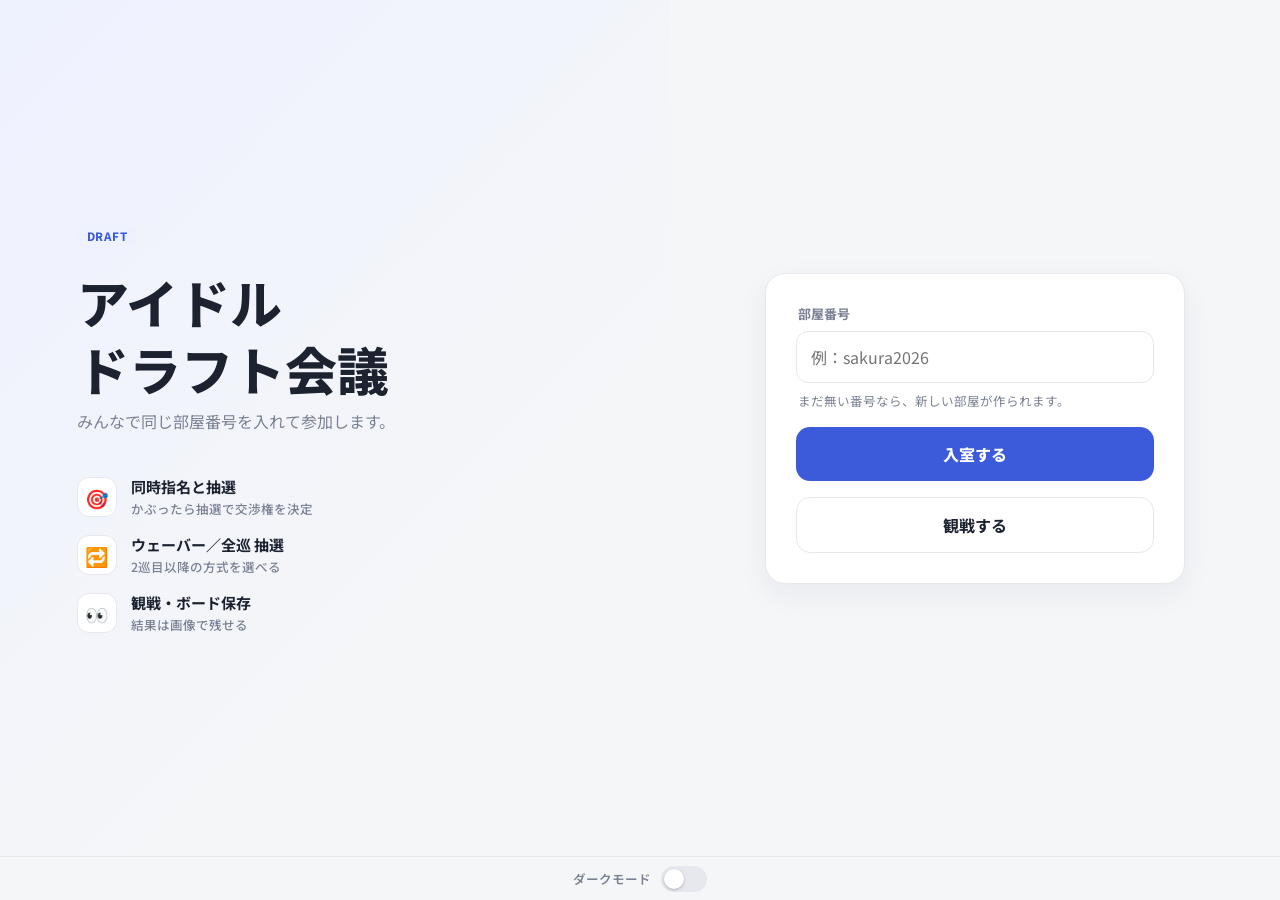
==== commit 5000a469: "task022: 写真表示をやめ、PCのトップページを左右2分割(案A)に Co-Authored-By: Claude Opus 5.5 <noreply@anthropic.com> Claude" ====
--- a/index.html
+++ b/index.html
@@ -78,7 +78,7 @@
 .btn.link{background:transparent; color:var(--muted); font-size:13.5px; font-weight:600; padding:10px 0 2px;}
 .btn + .btn{margin-top:10px;}
 .btn.link + .btn.link{margin-top:0;}
-.page .btn,.gate .btn{margin-top:16px;}
+.page .btn,.gate-layout .btn{margin-top:16px;}
 
 /* 下に固定するボタン欄 */
 .actionbar{position:sticky; bottom:calc(var(--themebar-h) + env(safe-area-inset-bottom)); z-index:15; background:var(--surface); border-top:1px solid var(--line);}
@@ -189,7 +189,8 @@
 .lot-dot{color:var(--gold); font-size:10px; margin-left:3px; vertical-align:middle;}
 
 /* 入室画面 */
-.gate{flex:1; width:100%; max-width:480px; margin:0 auto; padding:34px 20px 24px;}
+.gate-layout{flex:1; width:100%; max-width:480px; margin:0 auto; padding:34px 20px 24px;}
+.gate-feat{display:none;}
 .title{font-size:28px; font-weight:800; line-height:1.3; margin:16px 0 6px;}
 .lead{font-size:14px; color:var(--muted); line-height:1.6; margin:0 0 6px;}
 
@@ -230,7 +231,18 @@
   .player-item.selected{border-color:var(--accent); background:var(--accent-soft);}
   .board-scroll{max-height:70vh;}
   .board-table{font-size:13.5px;}
-  .gate{padding-top:60px;}
+  /* 入室画面(PC): 左にタイトルと特徴、右に入力欄のカード */
+  .gate-layout{max-width:none; margin:0; padding:0; display:grid; grid-template-columns:minmax(0,1.1fr) minmax(0,1fr); min-height:calc(100vh - var(--themebar-h));}
+  .gate-intro{display:flex; flex-direction:column; justify-content:center; padding:40px 6vw; background:linear-gradient(135deg, var(--accent-soft), transparent 70%);}
+  .gate-intro .title{font-size:52px; margin-top:20px;}
+  .gate-intro .lead{font-size:16px;}
+  .gate-feat{display:flex; flex-direction:column; gap:16px; margin-top:36px;}
+  .gate-feat > div{display:flex; align-items:center; gap:14px; font-size:15px; font-weight:700;}
+  .gate-feat i{font-style:normal; flex:none; width:40px; height:40px; border-radius:12px; background:var(--surface); border:1px solid var(--line); display:flex; align-items:center; justify-content:center; font-size:19px;}
+  .gate-feat small{display:block; font-weight:500; color:var(--muted); font-size:12.5px; margin-top:2px;}
+  .gate-form-wrap{display:flex; align-items:center; justify-content:center; padding:40px 5vw;}
+  .gate-form{width:100%; max-width:420px; background:var(--surface); border:1px solid var(--line); border-radius:20px; padding:30px; box-shadow:0 10px 30px rgba(20,30,60,.06);}
+  .gate-form > .lbl:first-of-type{margin-top:0;}
 }
 @media (min-width:1200px){
   .page.wide,.page.has-side{max-width:1240px;}
@@ -1247,16 +1259,25 @@
 
 /* ---------- screens ---------- */
 function renderRoomGate(){
-  app.innerHTML=`<div class="gate">
-    <span class="badge">DRAFT</span>
-    <div class="title">アイドル<br>ドラフト会議</div>
-    <p class="lead">みんなで同じ部屋番号を入れて参加します。</p>
-    ${presetPlayersLoadError?`<div class="alert err">選手データを読み込めませんでした。players.json が index.html と同じ場所にあるか確認してください。</div>`:''}
-    <label class="lbl" for="in-roomcode">部屋番号</label>
-    <input type="text" id="in-roomcode" value="${esc(loadLastRoom())}" placeholder="例：sakura2026" autocomplete="off">
-    <p class="note">まだ無い番号なら、新しい部屋が作られます。</p>
-    <button class="btn" data-act="enter-room" ${presetPlayersLoadError?'disabled':''}>入室する</button>
-    <button class="btn line" data-act="enter-room-spectator">観戦する</button>
+  app.innerHTML=`<div class="gate-layout">
+    <div class="gate-intro">
+      <div><span class="badge">DRAFT</span></div>
+      <div class="title">アイドル<br>ドラフト会議</div>
+      <p class="lead">みんなで同じ部屋番号を入れて参加します。</p>
+      <div class="gate-feat">
+        <div><i>🎯</i><span>同時指名と抽選<small>かぶったら抽選で交渉権を決定</small></span></div>
+        <div><i>🔁</i><span>ウェーバー／全巡 抽選<small>2巡目以降の方式を選べる</small></span></div>
+        <div><i>👀</i><span>観戦・ボード保存<small>結果は画像で残せる</small></span></div>
+      </div>
+    </div>
+    <div class="gate-form-wrap"><div class="gate-form">
+      ${presetPlayersLoadError?`<div class="alert err">選手データを読み込めませんでした。players.json が index.html と同じ場所にあるか確認してください。</div>`:''}
+      <label class="lbl" for="in-roomcode">部屋番号</label>
+      <input type="text" id="in-roomcode" value="${esc(loadLastRoom())}" placeholder="例：sakura2026" autocomplete="off">
+      <p class="note">まだ無い番号なら、新しい部屋が作られます。</p>
+      <button class="btn" data-act="enter-room" ${presetPlayersLoadError?'disabled':''}>入室する</button>
+      <button class="btn line" data-act="enter-room-spectator">観戦する</button>
+    </div></div>
   </div>`;
 }
 function stepperHTML(id, value, min, max){
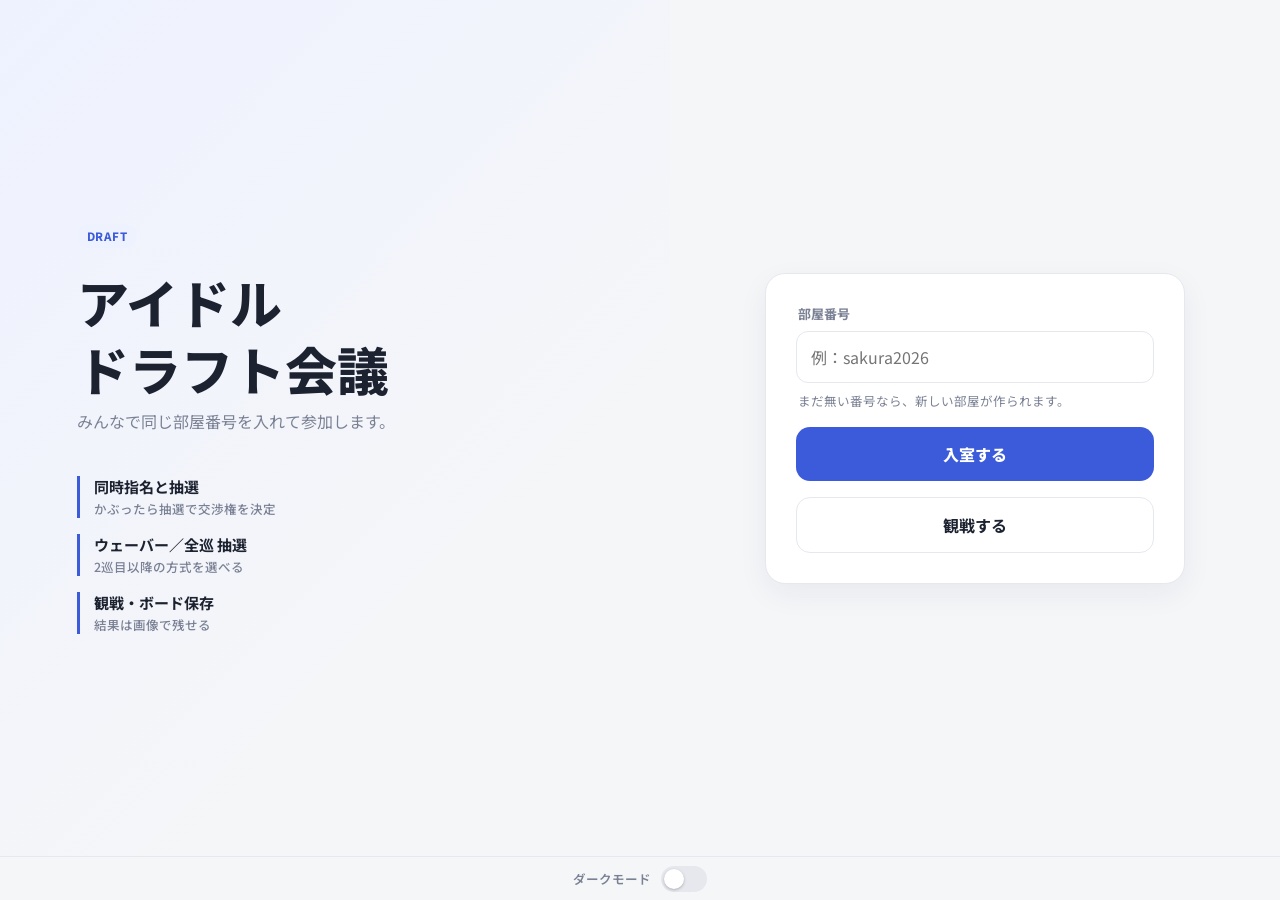
==== commit 45d0a31d: "task022: 画面の絵文字を削除 Co-Authored-By: Claude Opus 5.5 <noreply@anthropic.com> Claude-Session: https://c" ====
--- a/index.html
+++ b/index.html
@@ -237,8 +237,7 @@
   .gate-intro .title{font-size:52px; margin-top:20px;}
   .gate-intro .lead{font-size:16px;}
   .gate-feat{display:flex; flex-direction:column; gap:16px; margin-top:36px;}
-  .gate-feat > div{display:flex; align-items:center; gap:14px; font-size:15px; font-weight:700;}
-  .gate-feat i{font-style:normal; flex:none; width:40px; height:40px; border-radius:12px; background:var(--surface); border:1px solid var(--line); display:flex; align-items:center; justify-content:center; font-size:19px;}
+  .gate-feat > div{font-size:15px; font-weight:700; padding-left:14px; border-left:3px solid var(--accent);}
   .gate-feat small{display:block; font-weight:500; color:var(--muted); font-size:12.5px; margin-top:2px;}
   .gate-form-wrap{display:flex; align-items:center; justify-content:center; padding:40px 5vw;}
   .gate-form{width:100%; max-width:420px; background:var(--surface); border:1px solid var(--line); border-radius:20px; padding:30px; box-shadow:0 10px 30px rgba(20,30,60,.06);}
@@ -1265,9 +1264,9 @@
       <div class="title">アイドル<br>ドラフト会議</div>
       <p class="lead">みんなで同じ部屋番号を入れて参加します。</p>
       <div class="gate-feat">
-        <div><i>🎯</i><span>同時指名と抽選<small>かぶったら抽選で交渉権を決定</small></span></div>
-        <div><i>🔁</i><span>ウェーバー／全巡 抽選<small>2巡目以降の方式を選べる</small></span></div>
-        <div><i>👀</i><span>観戦・ボード保存<small>結果は画像で残せる</small></span></div>
+        <div>同時指名と抽選<small>かぶったら抽選で交渉権を決定</small></div>
+        <div>ウェーバー／全巡 抽選<small>2巡目以降の方式を選べる</small></div>
+        <div>観戦・ボード保存<small>結果は画像で残せる</small></div>
       </div>
     </div>
     <div class="gate-form-wrap"><div class="gate-form">
@@ -1615,7 +1614,7 @@
   const getLine = g.ok===null ? '未実行'
     : g.ok ? `成功 (${g.at} / ${g.len}文字)`
     : everSaved
-      ? `⚠️ 取得エラー (${g.at}) — ${esc(g.err||'')}`
+      ? `取得エラー (${g.at}) — ${esc(g.err||'')}`
       : `取得エラー (${g.at}) — この部屋番号がまだ誰にも作成されていない場合は正常な表示です`;
   return `<div class="dbg">
       保存先: Firebase Realtime Database<br>
